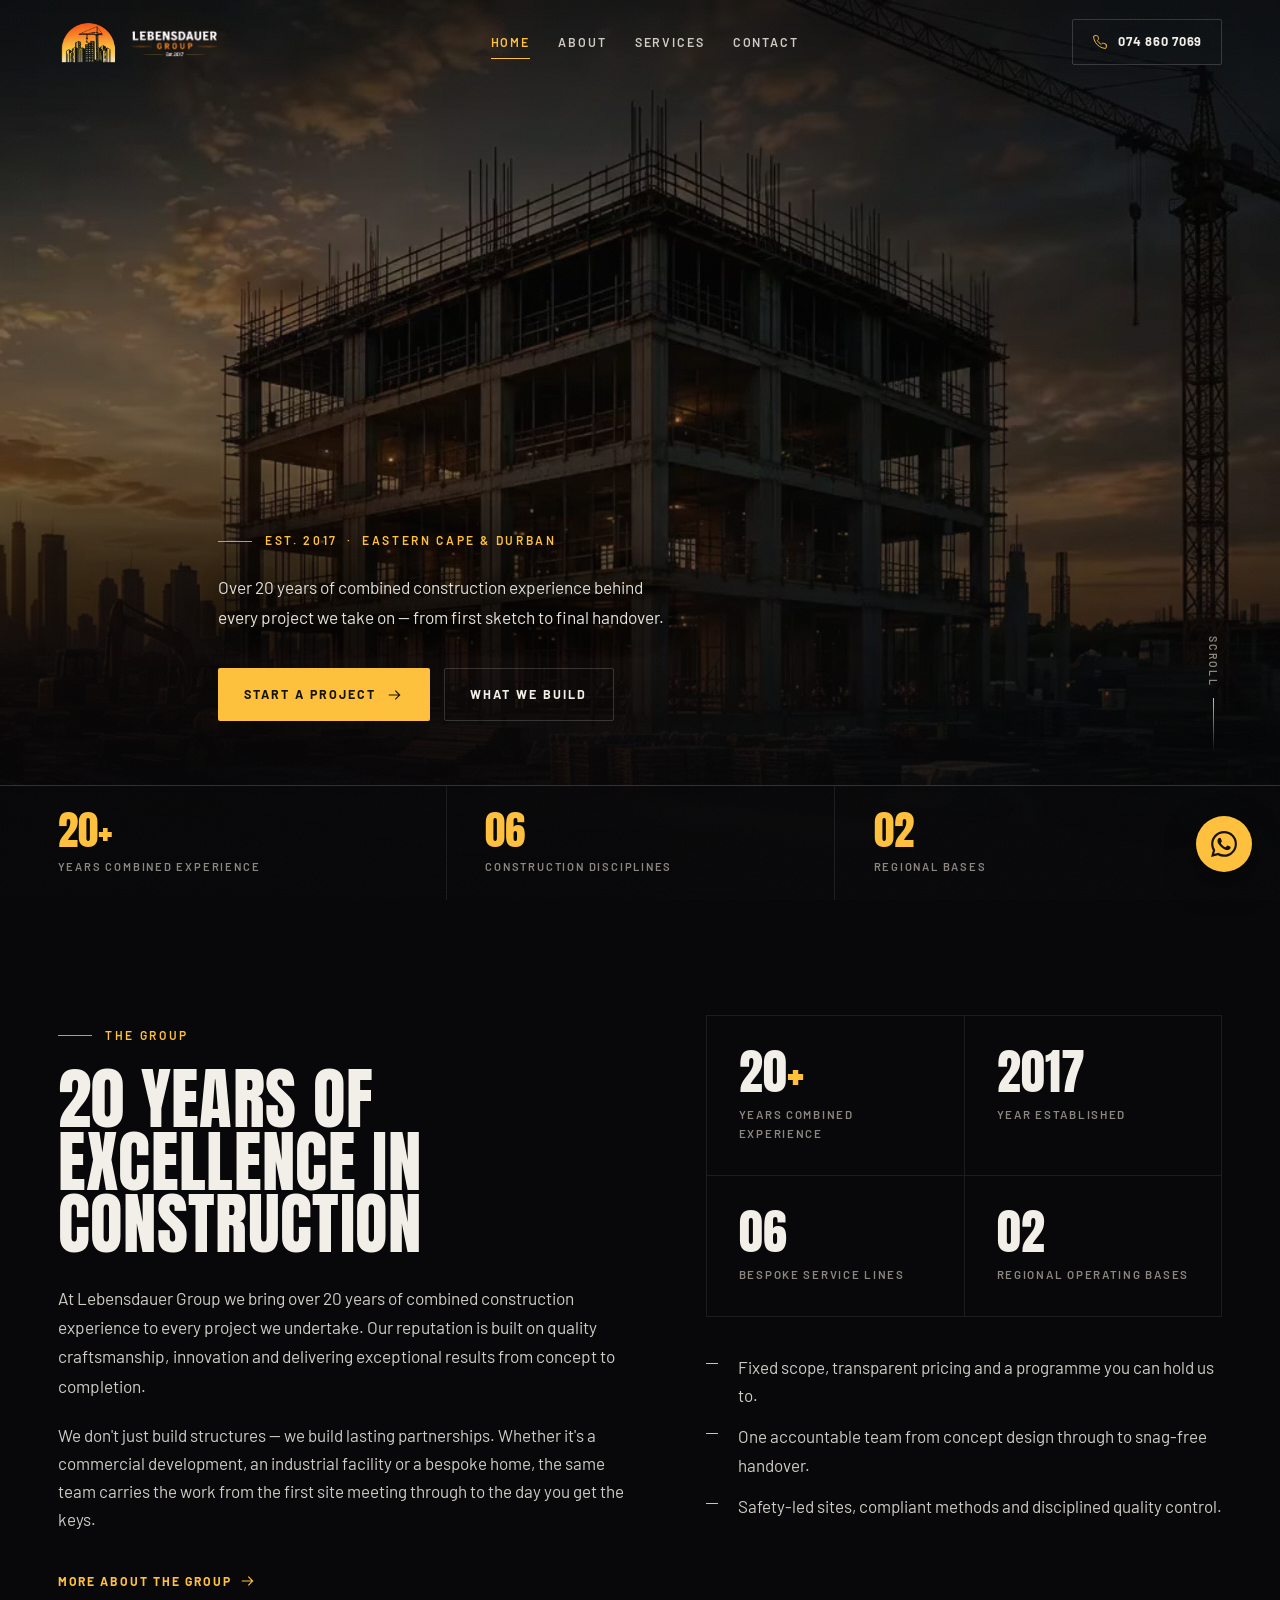
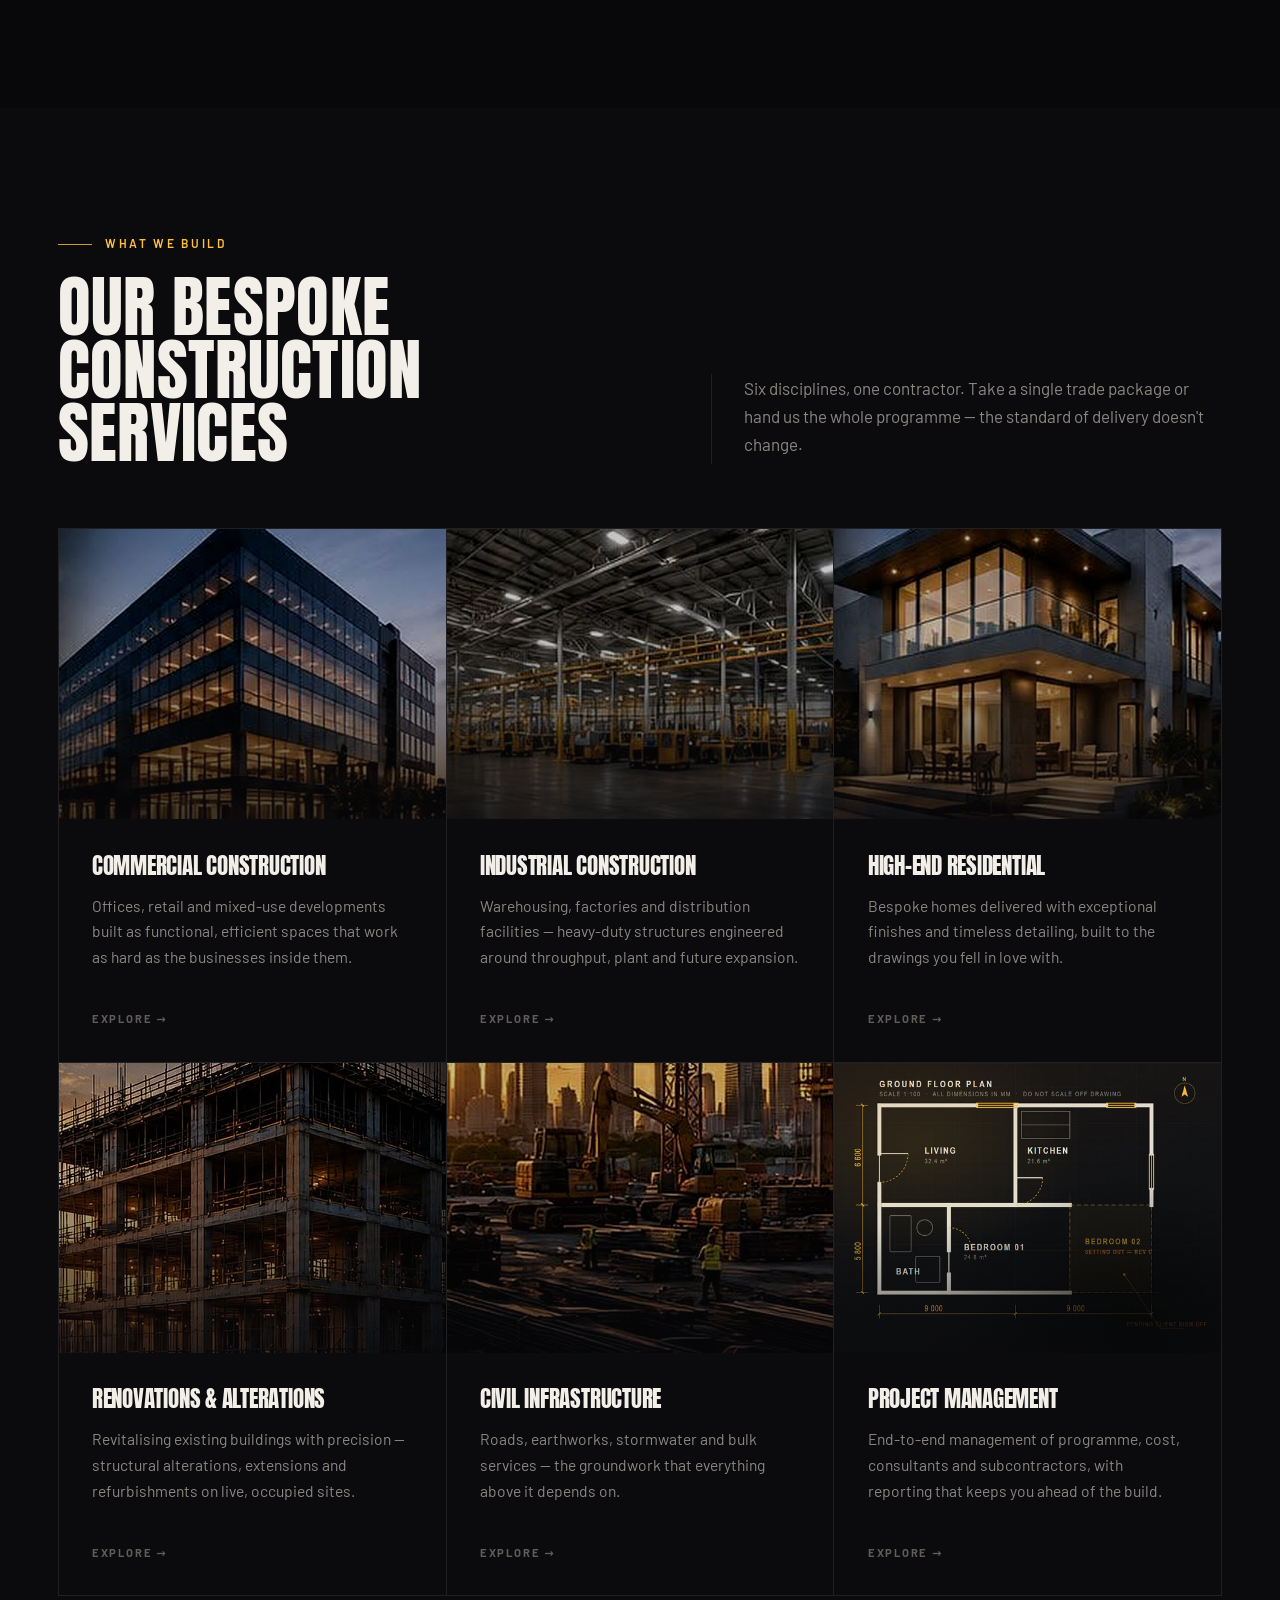
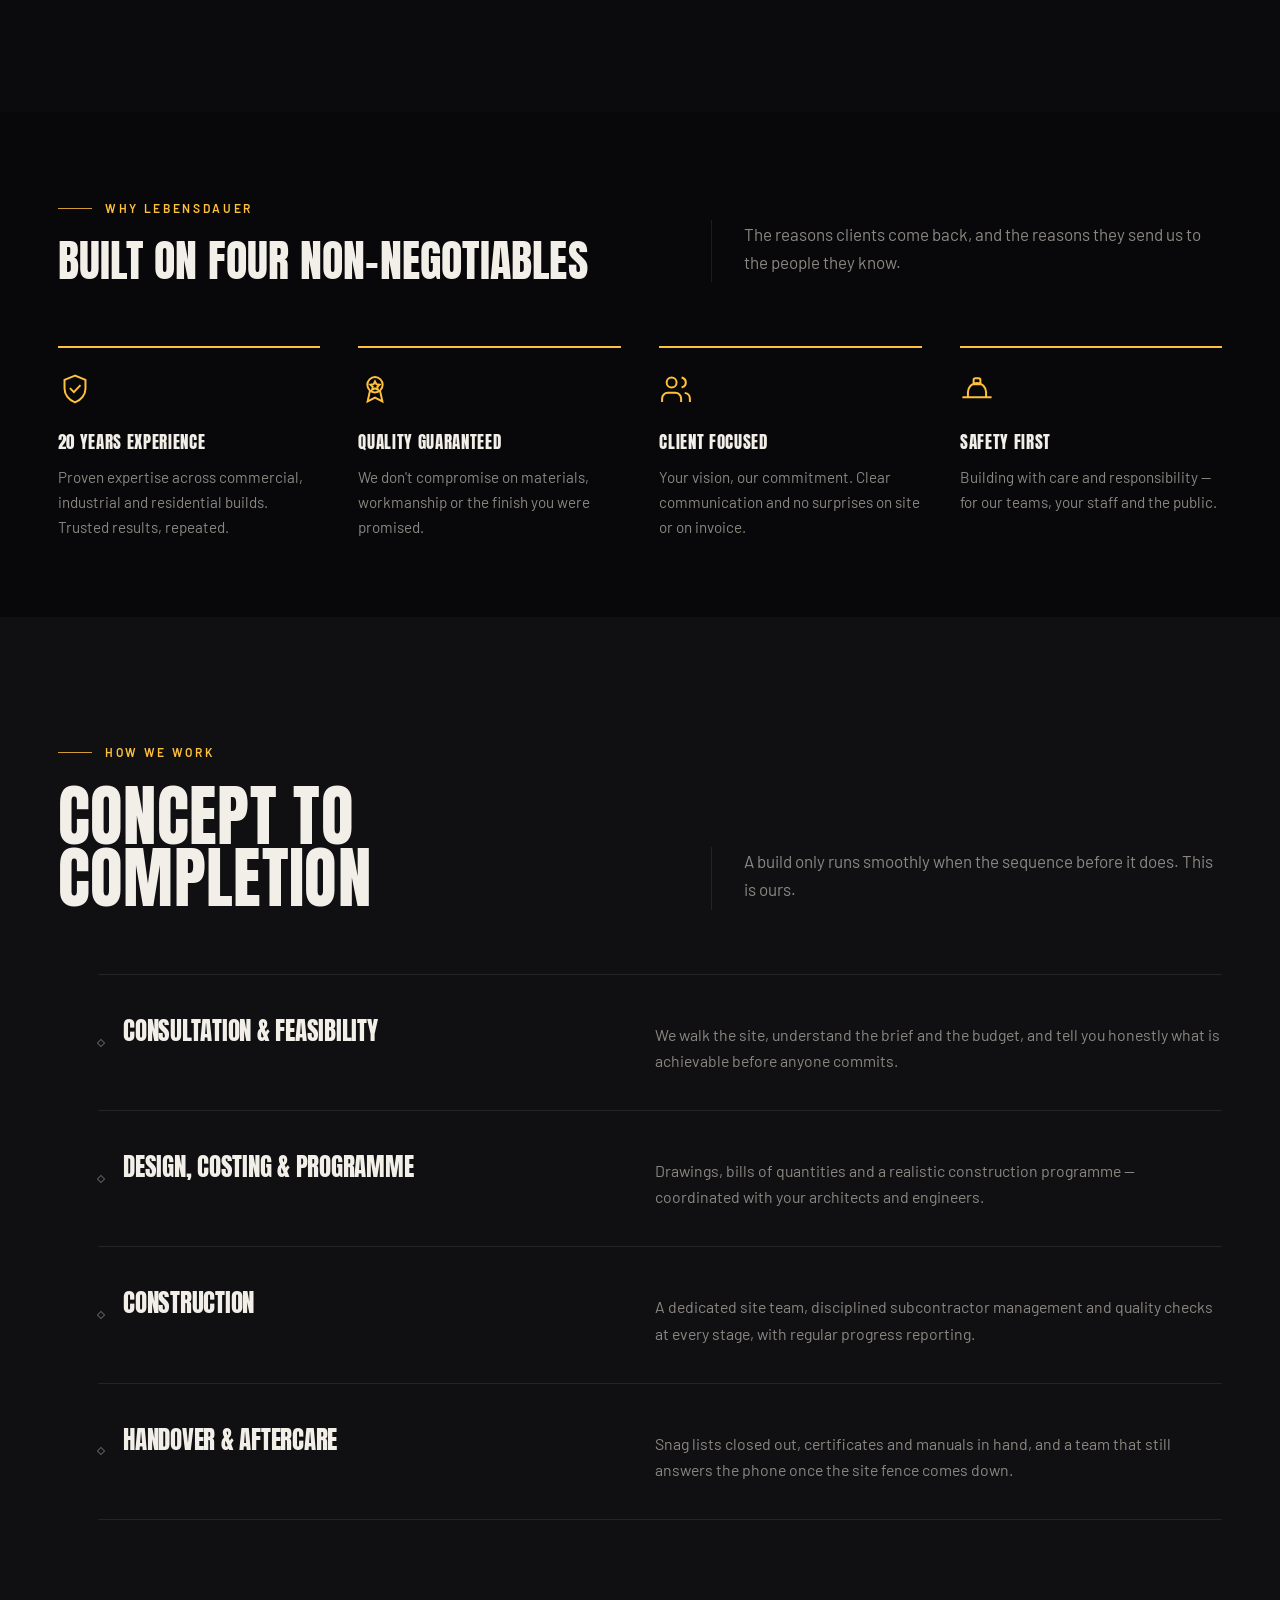
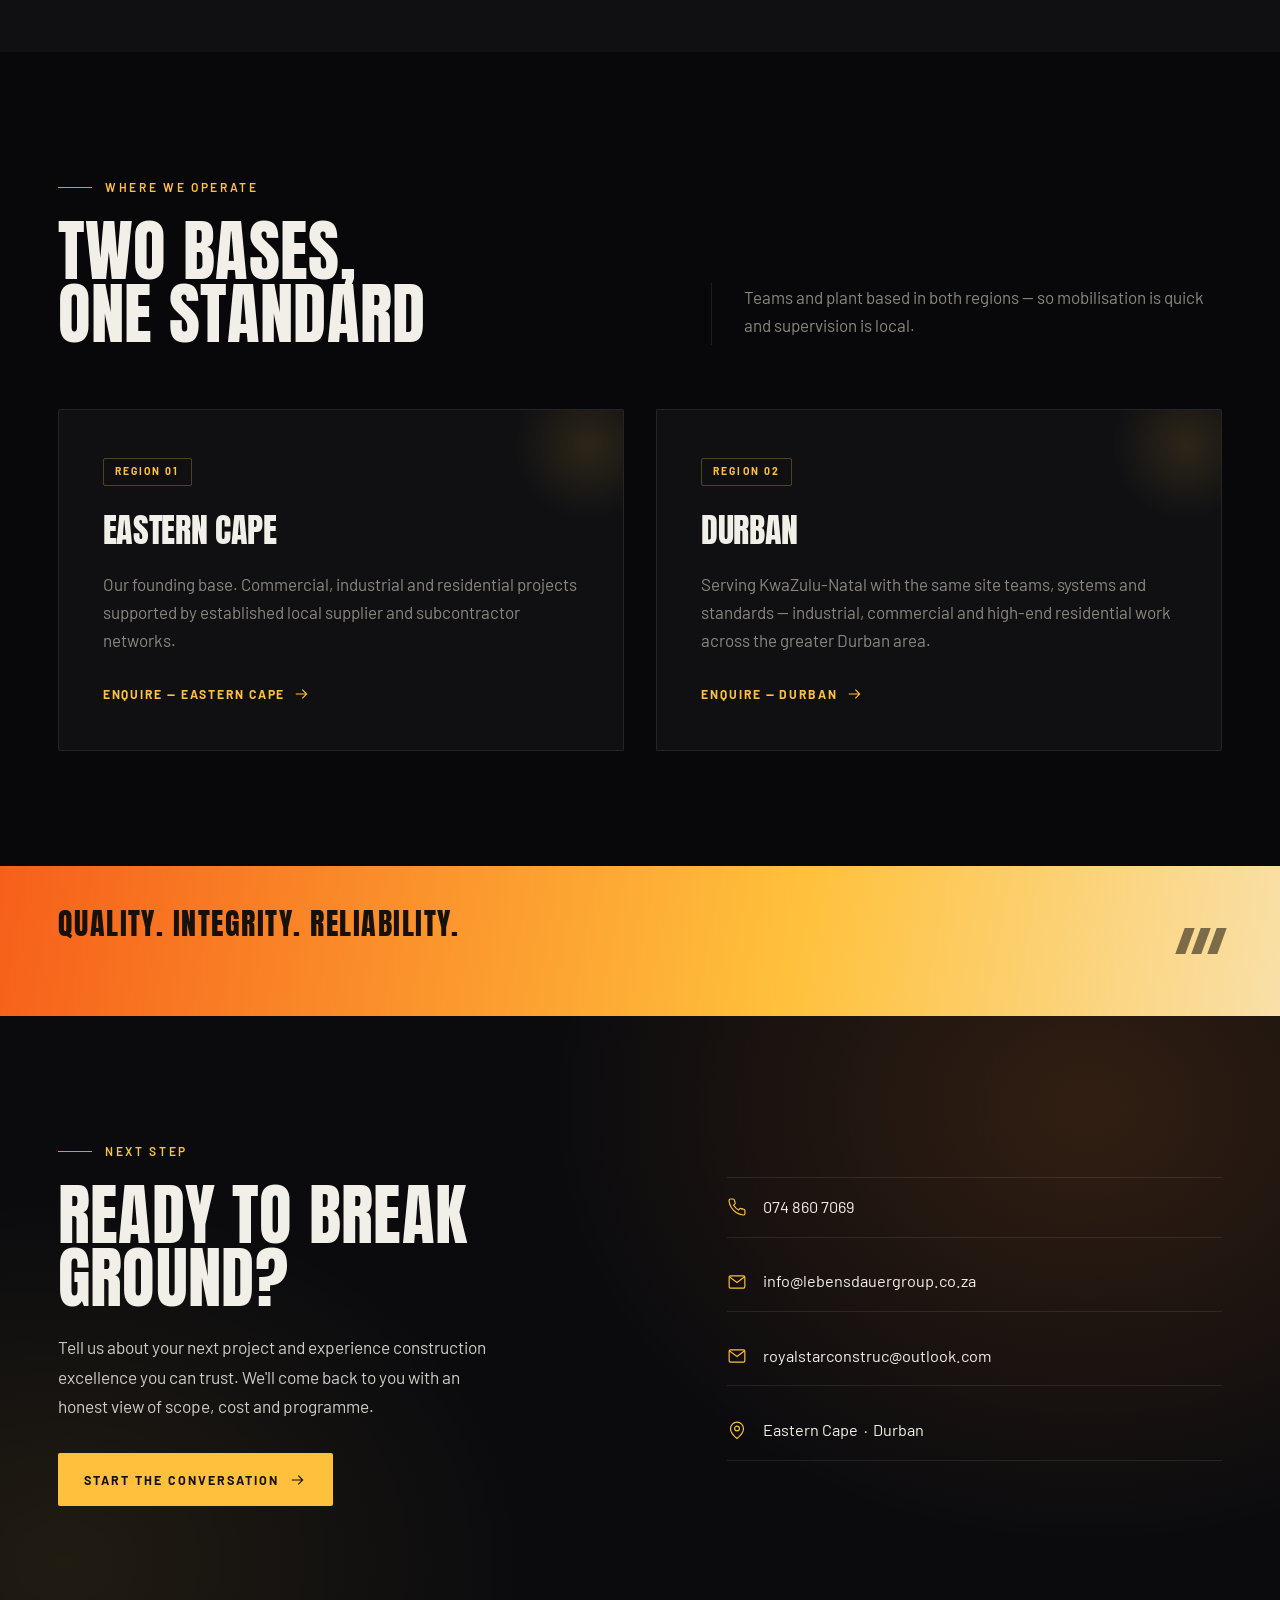
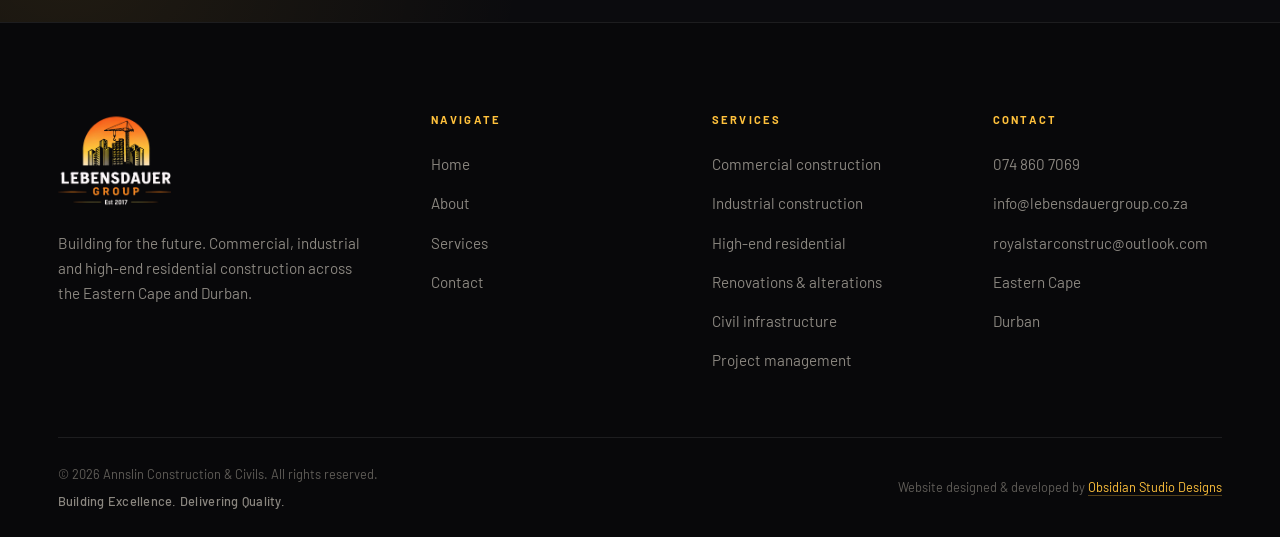
==== index.html @ dfa4f6e1 "Add a WhatsApp button - Floating amber disc bottom-right on all five pages, expanding to a   "WhatsA" ====
<!doctype html>
<html lang="en-ZA">
<head>
<meta charset="utf-8">
<meta name="viewport" content="width=device-width, initial-scale=1">
<title>Lebensdauer Group | Commercial, Industrial &amp; Residential Construction — Eastern Cape &amp; Durban</title>
<meta name="description" content="Lebensdauer Group delivers commercial, industrial and high-end residential construction, renovations, civil infrastructure and project management across the Eastern Cape and Durban. Building excellence. Delivering quality.">
<meta name="theme-color" content="#08080a">
<link rel="canonical" href="https://www.lebensdauergroup.co.za/">

<meta property="og:type" content="website">
<meta property="og:site_name" content="Lebensdauer Group">
<meta property="og:title" content="Lebensdauer Group — Building Excellence. Delivering Quality.">
<meta property="og:description" content="Over 20 years of combined construction experience. Commercial, industrial and high-end residential projects across the Eastern Cape and Durban.">
<meta property="og:image" content="assets/img/hero-desktop-poster.jpg">
<meta name="twitter:card" content="summary_large_image">

<link rel="icon" href="assets/img/favicon-512.png" sizes="any">
<link rel="apple-touch-icon" href="assets/img/favicon-512.png">

<link rel="preconnect" href="https://fonts.googleapis.com">
<link rel="preconnect" href="https://fonts.gstatic.com" crossorigin>
<link href="https://fonts.googleapis.com/css2?family=Anton&amp;family=Barlow:wght@300;400;500;600;700&amp;display=swap" rel="stylesheet">
<link rel="stylesheet" href="assets/css/main.css">
<noscript><style>[data-reveal]{opacity:1!important;transform:none!important}</style></noscript>
</head>

<body>

<!-- Icon set ------------------------------------------------------------- -->
<svg width="0" height="0" aria-hidden="true" focusable="false" style="position:absolute">
  <defs>
    <g id="i-commercial" fill="none" stroke="currentColor" stroke-width="1.4" stroke-linecap="square"><path d="M3 21h18M6 21V6a1 1 0 0 1 1-1h6a1 1 0 0 1 1 1v15M14 21V10h4a1 1 0 0 1 1 1v10M9 9h2M9 13h2M9 17h2M16.5 14h.6M16.5 17.5h.6"/></g>
    <g id="i-industrial" fill="none" stroke="currentColor" stroke-width="1.4" stroke-linecap="square"><path d="M2 21h20M4.5 21V10.5l5 3.3v-3.3l5 3.3V5.5h5V21M8 17.5h1.2M13 17.5h1.2M17.5 13h1.2M17.5 17.5h1.2"/></g>
    <g id="i-residential" fill="none" stroke="currentColor" stroke-width="1.4" stroke-linecap="square"><path d="M2.5 11 12 3l9.5 8M5.5 9.6V21h13V9.6M9.8 21v-6.4h4.4V21"/></g>
    <g id="i-reno" fill="none" stroke="currentColor" stroke-width="1.4" stroke-linecap="square"><path d="M3 5h18v14H3zM3 9.7h18M3 14.3h18M8.5 5v4.7M15.5 5v4.7M12 9.7v4.6M6 14.3V19M18 14.3V19"/></g>
    <g id="i-civil" fill="none" stroke="currentColor" stroke-width="1.4" stroke-linecap="square"><path d="M8.4 3 4 21M15.6 3 20 21M12 4.2v3.2M12 10.4v3.2M12 16.6v3.2"/></g>
    <g id="i-pm" fill="none" stroke="currentColor" stroke-width="1.4" stroke-linecap="square"><path d="M9 4.5H6.8A1.8 1.8 0 0 0 5 6.3v13.4a1.8 1.8 0 0 0 1.8 1.8h10.4a1.8 1.8 0 0 0 1.8-1.8V6.3a1.8 1.8 0 0 0-1.8-1.8H15M9 4.5V3.2h6v1.3zM9 4.5V6h6V4.5M8.4 12.6l2.4 2.4 4.8-4.8"/></g>
    <g id="i-shield" fill="none" stroke="currentColor" stroke-width="1.4" stroke-linecap="square"><path d="M12 2.6 4.6 5.6v6c0 4.3 3 8.3 7.4 9.8 4.4-1.5 7.4-5.5 7.4-9.8v-6zM8.9 11.9l2.3 2.3 4.2-4.4"/></g>
    <g id="i-award" fill="none" stroke="currentColor" stroke-width="1.4" stroke-linecap="square"><circle cx="12" cy="9" r="5.4"/><path d="m8.4 13.5-1.6 7.2 5.2-2.6 5.2 2.6-1.6-7.2M12 6.6l1 2 2.2.3-1.6 1.5.4 2.2-2-1-2 1 .4-2.2-1.6-1.5 2.2-.3z"/></g>
    <g id="i-users" fill="none" stroke="currentColor" stroke-width="1.4" stroke-linecap="square"><path d="M15.6 20.5v-1.8a4 4 0 0 0-4-4H6.2a4 4 0 0 0-4 4v1.8"/><circle cx="8.9" cy="7.4" r="3.5"/><path d="M16.6 4.1a3.5 3.5 0 0 1 0 6.6M21.8 20.5v-1.8a4 4 0 0 0-3-3.8"/></g>
    <g id="i-helmet" fill="none" stroke="currentColor" stroke-width="1.4" stroke-linecap="square"><path d="M2.4 17.8h19.2M5.6 17.8v-3.6a6.4 6.4 0 0 1 12.8 0v3.6M9.6 8.6V5.6a1.2 1.2 0 0 1 1.2-1.2h2.4a1.2 1.2 0 0 1 1.2 1.2v3M9.6 8.6h4.8"/></g>
    <g id="i-phone" fill="none" stroke="currentColor" stroke-width="1.4" stroke-linecap="square"><path d="M21.5 16.9v2.8a1.9 1.9 0 0 1-2.1 1.9 19 19 0 0 1-8.3-3 18.7 18.7 0 0 1-5.7-5.7 19 19 0 0 1-3-8.4A1.9 1.9 0 0 1 4.3 2.4h2.8a1.9 1.9 0 0 1 1.9 1.6c.1.9.4 1.8.7 2.6a1.9 1.9 0 0 1-.4 2L8 9.8a15.4 15.4 0 0 0 5.8 5.8l1.2-1.3a1.9 1.9 0 0 1 2-.4c.8.3 1.7.6 2.6.7a1.9 1.9 0 0 1 1.9 2z"/></g>
    <g id="i-mail" fill="none" stroke="currentColor" stroke-width="1.4" stroke-linecap="square"><rect x="2.6" y="4.6" width="18.8" height="14.8" rx="1.6"/><path d="m3.4 6.2 8.6 6.3 8.6-6.3"/></g>
    <g id="i-pin" fill="none" stroke="currentColor" stroke-width="1.4" stroke-linecap="square"><path d="M19.8 10.4c0 5.4-7.8 11.8-7.8 11.8s-7.8-6.4-7.8-11.8a7.8 7.8 0 1 1 15.6 0z"/><circle cx="12" cy="10.2" r="2.9"/></g>
    <g id="i-clock" fill="none" stroke="currentColor" stroke-width="1.4" stroke-linecap="square"><circle cx="12" cy="12" r="9.1"/><path d="M12 6.6v5.7l3.5 2.1"/></g>
    <g id="i-arrow" fill="none" stroke="currentColor" stroke-width="1.6" stroke-linecap="square"><path d="M3.5 12h15.5M13 6l6 6-6 6"/></g>
    <g id="i-whatsapp" fill="currentColor"><path d="M17.47 14.38c-.3-.15-1.76-.87-2.03-.97-.27-.1-.47-.15-.67.15-.2.3-.77.97-.94 1.16-.17.2-.35.22-.64.08-.3-.15-1.26-.46-2.39-1.48-.89-.79-1.48-1.76-1.66-2.06-.17-.3-.02-.46.13-.6.14-.14.3-.35.45-.52.15-.18.2-.3.3-.5.1-.2.05-.37-.03-.52-.07-.15-.67-1.61-.91-2.21-.24-.58-.49-.5-.67-.51h-.57c-.2 0-.52.07-.8.37-.27.3-1.04 1.02-1.04 2.48s1.07 2.88 1.21 3.07c.15.2 2.1 3.2 5.08 4.49.71.3 1.26.49 1.7.62.71.23 1.36.2 1.87.12.57-.09 1.76-.72 2-1.41.25-.7.25-1.29.18-1.42-.08-.12-.27-.2-.57-.34m-5.42 7.4h-.01a9.87 9.87 0 0 1-5.03-1.38l-.36-.21-3.74.98 1-3.65-.24-.37a9.86 9.86 0 0 1-1.51-5.26c0-5.45 4.44-9.89 9.89-9.89a9.82 9.82 0 0 1 6.99 2.9 9.83 9.83 0 0 1 2.89 6.99c0 5.45-4.44 9.89-9.88 9.89m8.41-18.3A11.82 11.82 0 0 0 12.05 0C5.5 0 .16 5.34.16 11.89c0 2.1.55 4.14 1.59 5.95L.06 24l6.3-1.65a11.88 11.88 0 0 0 5.69 1.45c6.55 0 11.89-5.34 11.89-11.9a11.82 11.82 0 0 0-3.48-8.4"/></g>
  </defs>
</svg>

<a class="btn" href="#main" style="position:absolute;left:-9999px;top:0;z-index:9999" onfocus="this.style.left='1rem';this.style.top='1rem'" onblur="this.style.left='-9999px'">Skip to content</a>

<!-- Masthead ------------------------------------------------------------- -->
<header class="masthead" data-masthead>
  <div class="shell masthead__inner">
    <a class="lockup" href="index.html" aria-label="Lebensdauer Group — home">
      <img class="lockup__mark" src="assets/img/logo-mark.png" alt="" width="760" height="572" fetchpriority="high">
      <img class="lockup__word" src="assets/img/logo-wordmark.png" alt="Lebensdauer Group, established 2017" width="1400" height="481">
    </a>

    <nav class="nav" aria-label="Primary">
      <a class="nav__link" href="index.html" aria-current="page">Home</a>
      <a class="nav__link" href="about.html">About</a>
      <a class="nav__link" href="services.html">Services</a>
      <a class="nav__link" href="contact.html">Contact</a>
    </nav>

    <a class="masthead__cta" href="tel:+27748607069">
      <svg width="16" height="16" viewBox="0 0 24 24" aria-hidden="true"><use href="#i-phone"></use></svg>
      074 860 7069
    </a>

    <button class="burger" type="button" data-burger aria-expanded="false" aria-controls="drawer" aria-label="Open menu">
      <span class="burger__bar"></span>
      <span class="burger__bar"></span>
      <span class="burger__bar"></span>
    </button>
  </div>
</header>

<!-- Mobile drawer -------------------------------------------------------- -->
<div class="drawer" id="drawer" data-drawer>
  <nav class="drawer__nav" aria-label="Mobile">
    <a class="drawer__link" href="index.html" aria-current="page"><span>01</span> Home</a>
    <a class="drawer__link" href="about.html"><span>02</span> About</a>
    <a class="drawer__link" href="services.html"><span>03</span> Services</a>
    <a class="drawer__link" href="contact.html"><span>04</span> Contact</a>
  </nav>

  <div class="drawer__foot">
    <div class="drawer__contact">
      <p class="drawer__label">Speak to us</p>
      <a href="tel:+27748607069">074 860 7069</a>
      <a href="https://wa.me/27748607069?text=Hi%2C%20I%27d%20like%20to%20discuss%20a%20construction%20project." target="_blank" rel="noopener">WhatsApp us</a>
      <a href="mailto:info@lebensdauergroup.co.za">info@lebensdauergroup.co.za</a>
      <a href="mailto:royalstarconstruc@outlook.com">royalstarconstruc@outlook.com</a>
    </div>
    <div class="drawer__contact">
      <p class="drawer__label">Where we operate</p>
      <span>Eastern Cape &nbsp;·&nbsp; Durban</span>
    </div>
    <a class="btn btn--wide" href="contact.html">
      Start a project
      <svg width="16" height="16" viewBox="0 0 24 24" aria-hidden="true"><use href="#i-arrow"></use></svg>
    </a>
  </div>
</div>

<main id="main">

<!-- Hero ----------------------------------------------------------------- -->
<section class="hero">
  <div class="hero__media">
    <video
      data-hero-video
      data-desktop-webm="assets/video/hero-desktop.webm"
      data-desktop-mp4="assets/video/hero-desktop.mp4"
      data-desktop-poster="assets/img/hero-desktop-poster.jpg"
      data-mobile-webm="assets/video/hero-mobile.webm"
      data-mobile-mp4="assets/video/hero-mobile.mp4"
      data-mobile-poster="assets/img/hero-mobile-poster.jpg"
      poster="assets/img/hero-desktop-poster.jpg"
      autoplay muted loop playsinline preload="metadata" aria-hidden="true" tabindex="-1"></video>
    <noscript><img src="assets/img/hero-desktop-poster.jpg" alt="Lebensdauer Group construction yard at first light"></noscript>
  </div>
  <div class="hero__scrim" aria-hidden="true"></div>

  <div class="shell hero__body">
    <h1 class="sr-only">Lebensdauer Group — commercial, industrial and high-end residential construction across the Eastern Cape and Durban</h1>
    <p class="eyebrow">Est. 2017 &nbsp;·&nbsp; Eastern Cape &amp; Durban</p>
    <p class="lede hero__lede">
      Over 20 years of combined construction experience behind every project we take on —
      from first sketch to final handover.
    </p>
    <div class="hero__actions">
      <a class="btn" href="contact.html">
        Start a project
        <svg width="16" height="16" viewBox="0 0 24 24" aria-hidden="true"><use href="#i-arrow"></use></svg>
      </a>
      <a class="btn btn--ghost" href="services.html">What we build</a>
    </div>
  </div>

  <p class="hero__cue" aria-hidden="true">Scroll</p>

  <div class="hero__ticker">
    <div class="shell">
      <div class="tick">
        <span class="tick__num">20+</span>
        <span class="tick__label">Years combined experience</span>
      </div>
      <div class="tick">
        <span class="tick__num">06</span>
        <span class="tick__label">Construction disciplines</span>
      </div>
      <div class="tick">
        <span class="tick__num">02</span>
        <span class="tick__label">Regional bases</span>
      </div>
    </div>
  </div>
</section>

<!-- The group ------------------------------------------------------------ -->
<section class="band" aria-labelledby="group-title">
  <div class="shell split">
    <div data-reveal>
      <p class="eyebrow">The group</p>
      <h2 class="display display--lg" id="group-title">20 years of excellence in construction</h2>
      <p class="lede" style="margin-top:1.75rem">
        At Lebensdauer Group we bring over 20 years of combined construction experience to every
        project we undertake. Our reputation is built on quality craftsmanship, innovation and
        delivering exceptional results from concept to completion.
      </p>
      <p>
        We don't just build structures — we build lasting partnerships. Whether it's a commercial
        development, an industrial facility or a bespoke home, the same team carries the work from
        the first site meeting through to the day you get the keys.
      </p>
      <p style="margin-top:2rem">
        <a class="textlink" href="about.html">
          More about the group
          <svg width="16" height="16" viewBox="0 0 24 24" aria-hidden="true"><use href="#i-arrow"></use></svg>
        </a>
      </p>
    </div>

    <div class="split__media" data-reveal data-reveal-delay="120">
      <ul class="facts">
        <li class="fact">
          <span class="fact__num">20<em>+</em></span>
          <span class="fact__label">Years combined experience</span>
        </li>
        <li class="fact">
          <span class="fact__num">2017</span>
          <span class="fact__label">Year established</span>
        </li>
        <li class="fact">
          <span class="fact__num">06</span>
          <span class="fact__label">Bespoke service lines</span>
        </li>
        <li class="fact">
          <span class="fact__num">02</span>
          <span class="fact__label">Regional operating bases</span>
        </li>
      </ul>

      <ul class="checklist" style="margin-top:2.25rem">
        <li>Fixed scope, transparent pricing and a programme you can hold us to.</li>
        <li>One accountable team from concept design through to snag-free handover.</li>
        <li>Safety-led sites, compliant methods and disciplined quality control.</li>
      </ul>
    </div>
  </div>
</section>

<!-- Services ------------------------------------------------------------- -->
<section class="band band--ink" id="services" aria-labelledby="services-title">
  <div class="shell">
    <div class="section-head" data-reveal>
      <div>
        <p class="eyebrow">What we build</p>
        <h2 class="display display--lg" id="services-title">Our bespoke<br>construction services</h2>
      </div>
      <div class="section-head__aside">
        <p class="muted" style="margin:0">
          Six disciplines, one contractor. Take a single trade package or hand us the whole
          programme — the standard of delivery doesn't change.
        </p>
      </div>
    </div>

    <ul class="services" data-reveal>
      <li class="service">
        <a class="service__hit" href="services.html#commercial" aria-label="Commercial construction"></a>
        <figure class="service__shot">
          <img src="assets/img/work-commercial.jpg" alt="Glazed commercial office building lit from within at dusk" width="640" height="480" loading="lazy" decoding="async">
        </figure>
        <div class="service__body">
          <h3>Commercial construction</h3>
          <p>Offices, retail and mixed-use developments built as functional, efficient spaces that work as hard as the businesses inside them.</p>
          <span class="service__link">Explore →</span>
        </div>
      </li>

      <li class="service">
        <a class="service__hit" href="services.html#industrial" aria-label="Industrial construction"></a>
        <figure class="service__shot">
          <img src="assets/img/work-industrial.jpg" alt="Interior of a steel-framed industrial warehouse with plant on the floor" width="640" height="480" loading="lazy" decoding="async">
        </figure>
        <div class="service__body">
          <h3>Industrial construction</h3>
          <p>Warehousing, factories and distribution facilities — heavy-duty structures engineered around throughput, plant and future expansion.</p>
          <span class="service__link">Explore →</span>
        </div>
      </li>

      <li class="service">
        <a class="service__hit" href="services.html#residential" aria-label="High-end residential construction"></a>
        <figure class="service__shot">
          <img src="assets/img/work-residential.jpg" alt="Contemporary double-storey home with glazed façade and lit terrace at dusk" width="640" height="480" loading="lazy" decoding="async">
        </figure>
        <div class="service__body">
          <h3>High-end residential</h3>
          <p>Bespoke homes delivered with exceptional finishes and timeless detailing, built to the drawings you fell in love with.</p>
          <span class="service__link">Explore →</span>
        </div>
      </li>

      <li class="service">
        <a class="service__hit" href="services.html#renovations" aria-label="Renovations and alterations"></a>
        <figure class="service__shot">
          <img src="assets/img/work-renovations.jpg" alt="Reinforced concrete frame wrapped in scaffolding during structural alterations" width="640" height="480" loading="lazy" decoding="async">
        </figure>
        <div class="service__body">
          <h3>Renovations &amp; alterations</h3>
          <p>Revitalising existing buildings with precision — structural alterations, extensions and refurbishments on live, occupied sites.</p>
          <span class="service__link">Explore →</span>
        </div>
      </li>

      <li class="service">
        <a class="service__hit" href="services.html#civil" aria-label="Civil infrastructure works"></a>
        <figure class="service__shot">
          <img src="assets/img/work-civil.jpg" alt="Excavators and earthmoving plant working a site laydown at golden hour" width="640" height="480" loading="lazy" decoding="async">
        </figure>
        <div class="service__body">
          <h3>Civil infrastructure</h3>
          <p>Roads, earthworks, stormwater and bulk services — the groundwork that everything above it depends on.</p>
          <span class="service__link">Explore →</span>
        </div>
      </li>

      <li class="service">
        <a class="service__hit" href="services.html#management" aria-label="Project management"></a>
        <figure class="service__shot service__shot--plan">
          <img src="assets/img/work-management.jpg" alt="Architectural ground floor plan on the drawing board, with the final room still being set out" width="640" height="480" loading="lazy" decoding="async">
        </figure>
        <div class="service__body">
          <h3>Project management</h3>
          <p>End-to-end management of programme, cost, consultants and subcontractors, with reporting that keeps you ahead of the build.</p>
          <span class="service__link">Explore →</span>
        </div>
      </li>
    </ul>
  </div>
</section>

<!-- Pillars -------------------------------------------------------------- -->
<section class="band band--tight" aria-labelledby="pillars-title">
  <div class="shell">
    <div class="section-head" data-reveal>
      <div>
        <p class="eyebrow">Why Lebensdauer</p>
        <h2 class="display display--md" id="pillars-title">Built on four non-negotiables</h2>
      </div>
      <div class="section-head__aside">
        <p class="muted" style="margin:0">
          The reasons clients come back, and the reasons they send us to the people they know.
        </p>
      </div>
    </div>

    <div class="pillars" data-reveal>
      <article class="pillar">
        <svg class="pillar__icon" viewBox="0 0 24 24" aria-hidden="true"><use href="#i-shield"></use></svg>
        <h3>20 years experience</h3>
        <p>Proven expertise across commercial, industrial and residential builds. Trusted results, repeated.</p>
      </article>
      <article class="pillar">
        <svg class="pillar__icon" viewBox="0 0 24 24" aria-hidden="true"><use href="#i-award"></use></svg>
        <h3>Quality guaranteed</h3>
        <p>We don't compromise on materials, workmanship or the finish you were promised.</p>
      </article>
      <article class="pillar">
        <svg class="pillar__icon" viewBox="0 0 24 24" aria-hidden="true"><use href="#i-users"></use></svg>
        <h3>Client focused</h3>
        <p>Your vision, our commitment. Clear communication and no surprises on site or on invoice.</p>
      </article>
      <article class="pillar">
        <svg class="pillar__icon" viewBox="0 0 24 24" aria-hidden="true"><use href="#i-helmet"></use></svg>
        <h3>Safety first</h3>
        <p>Building with care and responsibility — for our teams, your staff and the public.</p>
      </article>
    </div>
  </div>
</section>

<!-- Process -------------------------------------------------------------- -->
<section class="band band--panel" aria-labelledby="process-title">
  <div class="shell">
    <div class="section-head" data-reveal>
      <div>
        <p class="eyebrow">How we work</p>
        <h2 class="display display--lg" id="process-title">Concept to completion</h2>
      </div>
      <div class="section-head__aside">
        <p class="muted" style="margin:0">
          A build only runs smoothly when the sequence before it does. This is ours.
        </p>
      </div>
    </div>

    <ol class="steps" data-reveal>
      <li class="step">
        <h3>Consultation &amp; feasibility</h3>
        <p>We walk the site, understand the brief and the budget, and tell you honestly what is achievable before anyone commits.</p>
      </li>
      <li class="step">
        <h3>Design, costing &amp; programme</h3>
        <p>Drawings, bills of quantities and a realistic construction programme — coordinated with your architects and engineers.</p>
      </li>
      <li class="step">
        <h3>Construction</h3>
        <p>A dedicated site team, disciplined subcontractor management and quality checks at every stage, with regular progress reporting.</p>
      </li>
      <li class="step">
        <h3>Handover &amp; aftercare</h3>
        <p>Snag lists closed out, certificates and manuals in hand, and a team that still answers the phone once the site fence comes down.</p>
      </li>
    </ol>
  </div>
</section>

<!-- Locations ------------------------------------------------------------ -->
<section class="band" id="locations" aria-labelledby="locations-title">
  <div class="shell">
    <div class="section-head" data-reveal>
      <div>
        <p class="eyebrow">Where we operate</p>
        <h2 class="display display--lg" id="locations-title">Two bases,<br>one standard</h2>
      </div>
      <div class="section-head__aside">
        <p class="muted" style="margin:0">
          Teams and plant based in both regions — so mobilisation is quick and supervision is local.
        </p>
      </div>
    </div>

    <div class="locations" data-reveal>
      <article class="location">
        <span class="location__tag">Region 01</span>
        <h3>Eastern Cape</h3>
        <p class="muted">
          Our founding base. Commercial, industrial and residential projects supported by
          established local supplier and subcontractor networks.
        </p>
        <p style="margin-top:1.5rem">
          <a class="textlink" href="contact.html#enquiry">
            Enquire — Eastern Cape
            <svg width="16" height="16" viewBox="0 0 24 24" aria-hidden="true"><use href="#i-arrow"></use></svg>
          </a>
        </p>
      </article>

      <article class="location">
        <span class="location__tag">Region 02</span>
        <h3>Durban</h3>
        <p class="muted">
          Serving KwaZulu-Natal with the same site teams, systems and standards — industrial,
          commercial and high-end residential work across the greater Durban area.
        </p>
        <p style="margin-top:1.5rem">
          <a class="textlink" href="contact.html#enquiry">
            Enquire — Durban
            <svg width="16" height="16" viewBox="0 0 24 24" aria-hidden="true"><use href="#i-arrow"></use></svg>
          </a>
        </p>
      </article>
    </div>
  </div>
</section>

<!-- Creed ---------------------------------------------------------------- -->
<aside class="creed">
  <div class="shell">
    <p class="creed__words">Quality. Integrity. Reliability.</p>
    <span class="creed__slash" aria-hidden="true"><span></span><span></span><span></span></span>
  </div>
</aside>

<!-- Summon --------------------------------------------------------------- -->
<section class="band summon" aria-labelledby="summon-title">
  <div class="shell">
    <div class="summon__grid">
      <div data-reveal>
        <p class="eyebrow">Next step</p>
        <h2 class="display display--lg" id="summon-title">Ready to break ground?</h2>
        <p class="lede" style="margin-top:1.5rem;max-width:44ch">
          Tell us about your next project and experience construction excellence you can trust.
          We'll come back to you with an honest view of scope, cost and programme.
        </p>
        <p style="margin-top:2rem">
          <a class="btn" href="contact.html">
            Start the conversation
            <svg width="16" height="16" viewBox="0 0 24 24" aria-hidden="true"><use href="#i-arrow"></use></svg>
          </a>
        </p>
      </div>

      <div class="summon__lines" data-reveal data-reveal-delay="120">
        <div class="summon__row">
          <svg viewBox="0 0 24 24" aria-hidden="true"><use href="#i-phone"></use></svg>
          <a href="tel:+27748607069">074 860 7069</a>
        </div>
        <div class="summon__row">
          <svg viewBox="0 0 24 24" aria-hidden="true"><use href="#i-mail"></use></svg>
          <a href="mailto:info@lebensdauergroup.co.za">info@lebensdauergroup.co.za</a>
        </div>
        <div class="summon__row">
          <svg viewBox="0 0 24 24" aria-hidden="true"><use href="#i-mail"></use></svg>
          <a href="mailto:royalstarconstruc@outlook.com">royalstarconstruc@outlook.com</a>
        </div>
        <div class="summon__row">
          <svg viewBox="0 0 24 24" aria-hidden="true"><use href="#i-pin"></use></svg>
          <span>Eastern Cape &nbsp;·&nbsp; Durban</span>
        </div>
      </div>
    </div>
  </div>
</section>

</main>

<!-- Footer --------------------------------------------------------------- -->
<footer class="footer">
  <div class="shell">
    <div class="footer__grid">
      <div>
        <img class="footer__logo" src="assets/img/logo-full.png" alt="Lebensdauer Group" width="1000" height="845" loading="lazy">
        <p class="muted" style="max-width:34ch;font-size:0.95rem">
          Building for the future. Commercial, industrial and high-end residential construction
          across the Eastern Cape and Durban.
        </p>
      </div>

      <div>
        <h4>Navigate</h4>
        <ul class="footer__list">
          <li><a href="index.html">Home</a></li>
          <li><a href="about.html">About</a></li>
          <li><a href="services.html">Services</a></li>
          <li><a href="contact.html">Contact</a></li>
        </ul>
      </div>

      <div>
        <h4>Services</h4>
        <ul class="footer__list">
          <li><a href="services.html#commercial">Commercial construction</a></li>
          <li><a href="services.html#industrial">Industrial construction</a></li>
          <li><a href="services.html#residential">High-end residential</a></li>
          <li><a href="services.html#renovations">Renovations &amp; alterations</a></li>
          <li><a href="services.html#civil">Civil infrastructure</a></li>
          <li><a href="services.html#management">Project management</a></li>
        </ul>
      </div>

      <div>
        <h4>Contact</h4>
        <ul class="footer__list">
          <li><a href="tel:+27748607069">074 860 7069</a></li>
          <li><a href="mailto:info@lebensdauergroup.co.za">info@lebensdauergroup.co.za</a></li>
          <li><a href="mailto:royalstarconstruc@outlook.com">royalstarconstruc@outlook.com</a></li>
          <li><span>Eastern Cape</span></li>
          <li><span>Durban</span></li>
        </ul>
      </div>
    </div>

    <div class="footer__bar">
      <p class="footer__legal">
        &copy; <span data-year>2026</span> Annslin Construction &amp; Civils. All rights reserved.
        <span class="footer__creed">Building Excellence. Delivering Quality.</span>
      </p>
      <p class="footer__credit">
        Website designed &amp; developed by
        <a href="https://obsidianstudiodesigns.co.za/" target="_blank" rel="noopener">Obsidian Studio Designs</a>
      </p>
    </div>
  </div>
</footer>

<script type="application/ld+json">
{
  "@context": "https://schema.org",
  "@type": "GeneralContractor",
  "name": "Lebensdauer Group",
  "url": "https://www.lebensdauergroup.co.za/",
  "logo": "https://www.lebensdauergroup.co.za/assets/img/logo-full.png",
  "slogan": "Building excellence. Delivering quality.",
  "foundingDate": "2017",
  "description": "Commercial, industrial and high-end residential construction, renovations, civil infrastructure works and project management across the Eastern Cape and Durban, South Africa.",
  "telephone": "+27-74-860-7069",
  "email": "info@lebensdauergroup.co.za",
  "areaServed": [
    { "@type": "AdministrativeArea", "name": "Eastern Cape, South Africa" },
    { "@type": "AdministrativeArea", "name": "Durban, KwaZulu-Natal, South Africa" }
  ],
  "address": [
    { "@type": "PostalAddress", "addressRegion": "Eastern Cape", "addressCountry": "ZA" },
    { "@type": "PostalAddress", "addressLocality": "Durban", "addressRegion": "KwaZulu-Natal", "addressCountry": "ZA" }
  ],
  "hasOfferCatalog": {
    "@type": "OfferCatalog",
    "name": "Construction services",
    "itemListElement": [
      { "@type": "Offer", "itemOffered": { "@type": "Service", "name": "Commercial construction" } },
      { "@type": "Offer", "itemOffered": { "@type": "Service", "name": "Industrial construction" } },
      { "@type": "Offer", "itemOffered": { "@type": "Service", "name": "High-end residential construction" } },
      { "@type": "Offer", "itemOffered": { "@type": "Service", "name": "Renovations and alterations" } },
      { "@type": "Offer", "itemOffered": { "@type": "Service", "name": "Civil infrastructure works" } },
      { "@type": "Offer", "itemOffered": { "@type": "Service", "name": "Project management" } }
    ]
  }
}
</script>

<a class="wa" href="https://wa.me/27748607069?text=Hi%2C%20I%27d%20like%20to%20discuss%20a%20construction%20project." target="_blank" rel="noopener"
   aria-label="Chat to us on WhatsApp">
  <svg width="26" height="26" viewBox="0 0 24 24" aria-hidden="true"><use href="#i-whatsapp"></use></svg>
  <span class="wa__label">WhatsApp us</span>
</a>

<script src="assets/js/main.js" defer></script>
</body>
</html>
---- assets/css/main.css ----
/* ==========================================================================
   Lebensdauer Group — Core stylesheet
   Author: in-house
   Palette sampled directly from the Lebensdauer Group mark.
   ========================================================================== */

/* --------------------------------------------------------------------------
   1. Tokens
   -------------------------------------------------------------------------- */
:root {
  /* Surfaces — near-black, warm-shifted so amber sits naturally on top */
  --ink-900: #08080a;
  --ink-850: #0b0b0e;
  --ink-800: #101013;
  --ink-700: #16161a;
  --ink-600: #1c1c21;
  --ink-500: #26262d;

  /* Brand — sampled from LOGO.jpg */
  --amber:      #ffc13c;
  --amber-dim:  #e0a72c;
  --orange:     #fc8527;
  --orange-deep:#f65f1a;
  --cream:      #f9e0a8;

  /* Type */
  --paper:  #f2efe9;
  --text:   #cfccc5;
  --muted:  #8b8780;
  --faint:  #605d58;

  /* Lines */
  --hair:        rgba(255, 255, 255, 0.085);
  --hair-strong: rgba(255, 255, 255, 0.17);
  --hair-amber:  rgba(255, 193, 60, 0.28);

  /* Families */
  --display: "Anton", "Arial Narrow", Impact, sans-serif;
  --sans: "Barlow", system-ui, -apple-system, "Segoe UI", Roboto, sans-serif;

  /* Rhythm */
  --gutter: clamp(1.25rem, 4.5vw, 4rem);
  --shell: 1320px;
  --band: clamp(4.5rem, 9vw, 8.5rem);

  --ease: cubic-bezier(0.22, 0.61, 0.36, 1);
  --header-h: 84px;
}

/* --------------------------------------------------------------------------
   2. Reset / base
   -------------------------------------------------------------------------- */
*,
*::before,
*::after { box-sizing: border-box; }

html {
  -webkit-text-size-adjust: 100%;
  scroll-behavior: smooth;
  scroll-padding-top: calc(var(--header-h) + 16px);
}

body {
  margin: 0;
  background: var(--ink-900);
  color: var(--text);
  font-family: var(--sans);
  font-size: 1.0625rem;
  font-weight: 400;
  line-height: 1.65;
  -webkit-font-smoothing: antialiased;
  -moz-osx-font-smoothing: grayscale;
  overflow-x: hidden;
}

body.is-locked { overflow: hidden; }

img,
video { display: block; max-width: 100%; }

a { color: inherit; text-decoration: none; }

button,
input,
textarea,
select {
  font: inherit;
  color: inherit;
}

h1, h2, h3, h4 {
  margin: 0;
  font-weight: 400;
  letter-spacing: -0.01em;
}

p { margin: 0 0 1.15em; }
p:last-child { margin-bottom: 0; }

ul { margin: 0; padding: 0; list-style: none; }

::selection {
  background: var(--amber);
  color: #0a0a0a;
}

:focus-visible {
  outline: 2px solid var(--amber);
  outline-offset: 3px;
}

/* Grain — keeps the flat dark surfaces from looking synthetic */
body::after {
  content: "";
  position: fixed;
  inset: 0;
  z-index: 9999;
  pointer-events: none;
  opacity: 0.035;
  background-image: url("data:image/svg+xml,%3Csvg xmlns='http://www.w3.org/2000/svg' width='160' height='160'%3E%3Cfilter id='n'%3E%3CfeTurbulence type='fractalNoise' baseFrequency='0.82' numOctaves='3'/%3E%3C/filter%3E%3Crect width='160' height='160' filter='url(%23n)'/%3E%3C/svg%3E");
}

/* --------------------------------------------------------------------------
   3. Typography
   -------------------------------------------------------------------------- */
.display {
  font-family: var(--display);
  font-weight: 400;
  line-height: 0.94;
  letter-spacing: 0.005em;
  text-transform: uppercase;
  color: var(--paper);
}

.display--xl { font-size: clamp(2.9rem, 7.4vw, 6.5rem); }
.display--lg { font-size: clamp(2.3rem, 5.2vw, 4.25rem); }
.display--md { font-size: clamp(1.85rem, 3.4vw, 2.9rem); }
.display--sm { font-size: clamp(1.35rem, 2.1vw, 1.75rem); }

.amber { color: var(--amber); }
.orange { color: var(--orange); }

.eyebrow {
  display: inline-flex;
  align-items: center;
  gap: 0.85rem;
  margin: 0 0 1.4rem;
  font-size: 0.75rem;
  font-weight: 600;
  letter-spacing: 0.22em;
  text-transform: uppercase;
  color: var(--amber);
}

.eyebrow::before {
  content: "";
  width: 34px;
  height: 1px;
  background: var(--amber);
  opacity: 0.8;
}

.eyebrow--plain::before { display: none; }

.lede {
  font-size: clamp(1.0625rem, 1.35vw, 1.2rem);
  line-height: 1.7;
  color: var(--text);
}

.muted { color: var(--muted); }

/* Available to screen readers, invisible on screen */
.sr-only {
  position: absolute;
  width: 1px;
  height: 1px;
  padding: 0;
  margin: -1px;
  overflow: hidden;
  clip: rect(0 0 0 0);
  clip-path: inset(50%);
  white-space: nowrap;
  border: 0;
}

/* --------------------------------------------------------------------------
   4. Layout
   -------------------------------------------------------------------------- */
.shell {
  width: 100%;
  max-width: var(--shell);
  margin-inline: auto;
  padding-inline: var(--gutter);
}

.band { padding-block: var(--band); }
.band--tight { padding-block: clamp(3rem, 6vw, 5rem); }
.band--ink { background: var(--ink-850); }
.band--panel { background: var(--ink-800); }

.rule {
  height: 1px;
  border: 0;
  margin: 0;
  background: var(--hair);
}

.section-head {
  display: grid;
  grid-template-columns: minmax(0, 1fr) minmax(0, 0.85fr);
  gap: clamp(1.5rem, 4vw, 4rem);
  align-items: end;
  margin-bottom: clamp(2.5rem, 5vw, 4rem);
}

.section-head__aside {
  padding-bottom: 0.4rem;
  border-left: 1px solid var(--hair);
  padding-left: clamp(1.25rem, 2.5vw, 2rem);
}

.section-index {
  font-family: var(--display);
  font-size: 0.9rem;
  letter-spacing: 0.18em;
  color: var(--faint);
}

/* --------------------------------------------------------------------------
   5. Buttons
   -------------------------------------------------------------------------- */
.btn {
  --btn-bg: var(--amber);
  --btn-fg: #131007;
  position: relative;
  display: inline-flex;
  align-items: center;
  gap: 0.7rem;
  padding: 0.95rem 1.6rem;
  background: var(--btn-bg);
  color: var(--btn-fg);
  font-size: 0.78rem;
  font-weight: 700;
  letter-spacing: 0.16em;
  text-transform: uppercase;
  border: 1px solid transparent;
  border-radius: 2px;
  cursor: pointer;
  transition: background 0.35s var(--ease), color 0.35s var(--ease),
    border-color 0.35s var(--ease), transform 0.35s var(--ease);
}

.btn svg { flex: none; transition: transform 0.35s var(--ease); }
.btn:hover { background: var(--cream); transform: translateY(-2px); }
.btn:hover svg { transform: translateX(4px); }

.btn--ghost {
  --btn-bg: transparent;
  --btn-fg: var(--paper);
  border-color: var(--hair-strong);
}

.btn--ghost:hover {
  background: transparent;
  border-color: var(--amber);
  color: var(--amber);
}

.btn--dark {
  --btn-bg: #131015;
  --btn-fg: var(--amber);
}

.btn--dark:hover { background: #000; color: var(--amber); }

.btn--wide { width: 100%; justify-content: center; }

.textlink {
  display: inline-flex;
  align-items: center;
  gap: 0.55rem;
  font-size: 0.76rem;
  font-weight: 700;
  letter-spacing: 0.16em;
  text-transform: uppercase;
  color: var(--amber);
}

.textlink svg { transition: transform 0.3s var(--ease); }
.textlink:hover svg { transform: translateX(5px); }

/* --------------------------------------------------------------------------
   6. Header
   -------------------------------------------------------------------------- */
.masthead {
  position: fixed;
  inset: 0 0 auto;
  /* Above the drawer: the logo and the close control must stay reachable
     while the mobile menu is open. */
  z-index: 400;
  border-bottom: 1px solid transparent;
  transition: background 0.4s var(--ease), border-color 0.4s var(--ease),
    backdrop-filter 0.4s var(--ease);
}

.masthead.is-stuck {
  background: rgba(8, 8, 10, 0.88);
  border-bottom-color: var(--hair);
  backdrop-filter: blur(14px) saturate(140%);
  -webkit-backdrop-filter: blur(14px) saturate(140%);
}

.masthead__inner {
  display: flex;
  align-items: center;
  justify-content: space-between;
  gap: 1.5rem;
  height: var(--header-h);
  transition: height 0.4s var(--ease);
}

.masthead.is-stuck .masthead__inner { height: 68px; }

/* Lockup: real mark + real wordmark from the supplied logo artwork */
.lockup {
  display: inline-flex;
  align-items: center;
  gap: 0.85rem;
  flex: none;
}

.lockup__mark {
  height: 44px;
  width: auto;
  transition: height 0.4s var(--ease);
}

.lockup__word {
  height: 30px;
  width: auto;
  transition: height 0.4s var(--ease);
}

.masthead.is-stuck .lockup__mark { height: 36px; }
.masthead.is-stuck .lockup__word { height: 25px; }

.nav {
  display: flex;
  align-items: center;
  gap: clamp(1.1rem, 2.2vw, 2.2rem);
}

.nav__link {
  position: relative;
  padding: 0.4rem 0;
  font-size: 0.775rem;
  font-weight: 600;
  letter-spacing: 0.15em;
  text-transform: uppercase;
  color: var(--text);
  transition: color 0.3s var(--ease);
}

.nav__link::after {
  content: "";
  position: absolute;
  left: 0;
  bottom: 0;
  width: 100%;
  height: 1px;
  background: var(--amber);
  transform: scaleX(0);
  transform-origin: left;
  transition: transform 0.4s var(--ease);
}

.nav__link:hover { color: var(--paper); }
.nav__link:hover::after,
.nav__link[aria-current="page"]::after { transform: scaleX(1); }
.nav__link[aria-current="page"] { color: var(--amber); }

.masthead__cta {
  display: inline-flex;
  align-items: center;
  gap: 0.6rem;
  padding: 0.7rem 1.2rem;
  border: 1px solid var(--hair-strong);
  border-radius: 2px;
  font-size: 0.8rem;
  font-weight: 700;
  letter-spacing: 0.06em;
  color: var(--paper);
  transition: border-color 0.3s var(--ease), color 0.3s var(--ease);
}

.masthead__cta svg { color: var(--amber); flex: none; }
.masthead__cta:hover { border-color: var(--amber); color: var(--amber); }
.masthead__cta:hover svg { color: inherit; }

/* Burger */
.burger {
  display: none;
  position: relative;
  width: 46px;
  height: 46px;
  padding: 0;
  background: transparent;
  border: 1px solid var(--hair-strong);
  border-radius: 2px;
  cursor: pointer;
}

.burger__bar {
  position: absolute;
  left: 50%;
  width: 20px;
  height: 1.5px;
  margin-left: -10px;
  background: var(--paper);
  transition: transform 0.4s var(--ease), opacity 0.25s var(--ease);
}

.burger__bar:nth-child(1) { top: 16px; }
.burger__bar:nth-child(2) { top: 22px; }
.burger__bar:nth-child(3) { top: 28px; }

.burger[aria-expanded="true"] { border-color: var(--amber); }
.burger[aria-expanded="true"] .burger__bar { background: var(--amber); }
.burger[aria-expanded="true"] .burger__bar:nth-child(1) { transform: translateY(6px) rotate(45deg); }
.burger[aria-expanded="true"] .burger__bar:nth-child(2) { opacity: 0; }
.burger[aria-expanded="true"] .burger__bar:nth-child(3) { transform: translateY(-6px) rotate(-45deg); }

/* Mobile drawer */
.drawer {
  position: fixed;
  inset: 0;
  z-index: 300;
  display: flex;
  flex-direction: column;
  padding: calc(var(--header-h) + 1.5rem) var(--gutter) 2.5rem;
  background: var(--ink-900);
  background-image:
    radial-gradient(120% 80% at 100% 0%, rgba(252, 133, 39, 0.12), transparent 60%),
    linear-gradient(180deg, #0a0a0c 0%, #08080a 100%);
  overflow-y: auto;
  overscroll-behavior: contain;
  visibility: hidden;
  opacity: 0;
  transform: translateY(-1.25rem);
  transition: opacity 0.35s var(--ease), transform 0.45s var(--ease),
    visibility 0s linear 0.45s;
}

.drawer.is-open {
  visibility: visible;
  opacity: 1;
  transform: none;
  transition-delay: 0s;
}

.drawer__nav {
  display: flex;
  flex-direction: column;
  border-top: 1px solid var(--hair);
}

.drawer__link {
  display: flex;
  align-items: baseline;
  gap: 1rem;
  padding: 1.15rem 0;
  border-bottom: 1px solid var(--hair);
  font-family: var(--display);
  font-size: clamp(1.9rem, 9vw, 2.6rem);
  text-transform: uppercase;
  color: var(--paper);
  opacity: 0;
  transform: translateY(14px);
  transition: color 0.3s var(--ease);
}

.drawer.is-open .drawer__link {
  animation: drawer-in 0.55s var(--ease) forwards;
}

.drawer.is-open .drawer__link:nth-child(1) { animation-delay: 0.08s; }
.drawer.is-open .drawer__link:nth-child(2) { animation-delay: 0.14s; }
.drawer.is-open .drawer__link:nth-child(3) { animation-delay: 0.2s; }
.drawer.is-open .drawer__link:nth-child(4) { animation-delay: 0.26s; }

.drawer__link[aria-current="page"] { color: var(--amber); }

.drawer__link span {
  font-family: var(--sans);
  font-size: 0.7rem;
  font-weight: 600;
  letter-spacing: 0.2em;
  color: var(--faint);
}

@keyframes drawer-in {
  to { opacity: 1; transform: none; }
}

.drawer__foot {
  margin-top: auto;
  padding-top: 2.5rem;
  display: grid;
  gap: 1.5rem;
}

.drawer__contact {
  display: grid;
  gap: 0.4rem;
  font-size: 0.95rem;
}

.drawer__contact a { color: var(--text); }
.drawer__contact a:hover { color: var(--amber); }

.drawer__label {
  font-size: 0.68rem;
  font-weight: 700;
  letter-spacing: 0.2em;
  text-transform: uppercase;
  color: var(--faint);
}

/* --------------------------------------------------------------------------
   7. Hero
   -------------------------------------------------------------------------- */
.hero {
  position: relative;
  display: flex;
  flex-direction: column;
  justify-content: flex-end;
  min-height: 100svh;
  padding-top: calc(var(--header-h) + 2rem);
  overflow: hidden;
  isolation: isolate;
}

.hero__media {
  position: absolute;
  inset: 0;
  z-index: -2;
}

.hero__media video,
.hero__media img {
  width: 100%;
  height: 100%;
  object-fit: cover;
}

.hero__scrim {
  position: absolute;
  inset: 0;
  z-index: -1;
  /* Kept deliberately light — the footage is the hero. Just enough weight at the
     top for the masthead and at the base for the copy to stay legible. */
  background:
    /* Pool of shade under the copy block only, so the rest of the frame stays bright */
    radial-gradient(70% 52% at 14% 88%, rgba(4, 4, 6, 0.88), rgba(4, 4, 6, 0.42) 52%, transparent 76%),
    linear-gradient(180deg, rgba(6, 6, 8, 0.5) 0%, rgba(6, 6, 8, 0.08) 26%, rgba(6, 6, 8, 0.2) 54%, rgba(6, 6, 8, 0.66) 86%, var(--ink-900) 100%),
    radial-gradient(90% 60% at 18% 82%, rgba(246, 95, 26, 0.1), transparent 62%);
}

.hero__body {
  padding-bottom: clamp(2.5rem, 5vw, 4.5rem);
  max-width: 60rem;
}

/* The scrim is light, so the hero copy carries its own legibility */
.hero__body .eyebrow,
.hero__lede {
  text-shadow: 0 1px 18px rgba(0, 0, 0, 0.85), 0 0 46px rgba(0, 0, 0, 0.6);
}

.hero__lede {
  max-width: 46ch;
  margin-bottom: 2.25rem;
  color: #e6e3dd;
}

.hero__actions {
  display: flex;
  flex-wrap: wrap;
  gap: 0.85rem;
}

.hero__ticker {
  border-top: 1px solid var(--hair-strong);
  background: rgba(8, 8, 10, 0.55);
  backdrop-filter: blur(6px);
  -webkit-backdrop-filter: blur(6px);
}

.hero__ticker .shell {
  display: grid;
  grid-template-columns: repeat(3, minmax(0, 1fr));
}

.tick {
  padding: 1.5rem 0;
  padding-right: 1rem;
}

.tick + .tick {
  padding-left: clamp(1rem, 3vw, 2.5rem);
  border-left: 1px solid var(--hair);
}

.tick__num {
  display: block;
  font-family: var(--display);
  font-size: clamp(1.7rem, 3.2vw, 2.6rem);
  line-height: 1;
  color: var(--amber);
}

.tick__label {
  display: block;
  margin-top: 0.4rem;
  font-size: 0.7rem;
  font-weight: 600;
  letter-spacing: 0.16em;
  text-transform: uppercase;
  color: var(--muted);
}

.hero__cue {
  position: absolute;
  right: var(--gutter);
  bottom: 8.5rem;
  display: flex;
  align-items: center;
  gap: 0.7rem;
  font-size: 0.66rem;
  font-weight: 600;
  letter-spacing: 0.22em;
  text-transform: uppercase;
  color: var(--muted);
  writing-mode: vertical-rl;
}

.hero__cue::after {
  content: "";
  width: 1px;
  height: 54px;
  background: linear-gradient(var(--amber), transparent);
}

/* --------------------------------------------------------------------------
   8. Intro split
   -------------------------------------------------------------------------- */
.split {
  display: grid;
  grid-template-columns: minmax(0, 1.05fr) minmax(0, 0.95fr);
  gap: clamp(2.5rem, 6vw, 6rem);
  align-items: start;
}

.split--reverse .split__media { order: -1; }

.facts {
  display: grid;
  grid-template-columns: repeat(2, minmax(0, 1fr));
  border-top: 1px solid var(--hair);
  border-left: 1px solid var(--hair);
}

.fact {
  padding: clamp(1.4rem, 3vw, 2rem);
  border-right: 1px solid var(--hair);
  border-bottom: 1px solid var(--hair);
}

.fact__num {
  display: block;
  font-family: var(--display);
  font-size: clamp(2rem, 4vw, 3rem);
  line-height: 1;
  color: var(--paper);
}

.fact__num em {
  font-style: normal;
  color: var(--amber);
}

.fact__label {
  display: block;
  margin-top: 0.55rem;
  font-size: 0.72rem;
  font-weight: 600;
  letter-spacing: 0.15em;
  text-transform: uppercase;
  color: var(--muted);
}

.checklist { display: grid; gap: 0.85rem; }

.checklist li {
  position: relative;
  padding-left: 2rem;
  color: var(--text);
}

.checklist li::before {
  content: "";
  position: absolute;
  left: 0;
  top: 0.62em;
  width: 12px;
  height: 1px;
  background: var(--amber);
}

/* --------------------------------------------------------------------------
   9. Services grid
   -------------------------------------------------------------------------- */
.services {
  display: grid;
  grid-template-columns: repeat(3, minmax(0, 1fr));
  border-top: 1px solid var(--hair);
  border-left: 1px solid var(--hair);
}

.service {
  position: relative;
  display: flex;
  flex-direction: column;
  border-right: 1px solid var(--hair);
  border-bottom: 1px solid var(--hair);
  overflow: hidden;
  transition: background 0.45s var(--ease);
}

.service::before {
  content: "";
  position: absolute;
  left: 0;
  top: 0;
  z-index: 3;
  width: 2px;
  height: 100%;
  background: var(--amber);
  transform: scaleY(0);
  transform-origin: top;
  transition: transform 0.5s var(--ease);
}

.service:hover { background: var(--ink-700); }
.service:hover::before { transform: scaleY(1); }

.service__shot {
  position: relative;
  margin: 0;
  aspect-ratio: 4 / 3;
  overflow: hidden;
  background: var(--ink-700);
}

.service__shot img {
  width: 100%;
  height: 100%;
  object-fit: cover;
  filter: saturate(0.88) contrast(1.05) brightness(0.86);
  transition: transform 1s var(--ease), filter 0.6s var(--ease);
}

.service__shot::after {
  content: "";
  position: absolute;
  inset: 0;
  background: linear-gradient(180deg, rgba(8, 8, 10, 0.1) 40%, rgba(8, 8, 10, 0.72));
}

.service:hover .service__shot img {
  transform: scale(1.06);
  filter: saturate(1) contrast(1.05) brightness(1);
}

/* The drafted plan is line-work on near-black — the photo treatment would bury it */
.service__shot--plan img { filter: none; }

.service__shot--plan::after {
  background: linear-gradient(180deg, rgba(8, 8, 10, 0.04) 55%, rgba(8, 8, 10, 0.62));
}

.service:hover .service__shot--plan img {
  transform: scale(1.03);
  filter: brightness(1.14) contrast(1.04);
}

.service__body {
  display: flex;
  flex: 1;
  flex-direction: column;
  gap: 0.9rem;
  padding: clamp(1.5rem, 2.6vw, 2.1rem);
}

.service h3 {
  font-family: var(--display);
  font-size: clamp(1.15rem, 1.9vw, 1.45rem);
  text-transform: uppercase;
  color: var(--paper);
  line-height: 1.1;
}

.service p {
  font-size: 0.975rem;
  color: var(--muted);
}

.service__link {
  margin-top: auto;
  padding-top: 0.5rem;
  font-size: 0.7rem;
  font-weight: 700;
  letter-spacing: 0.16em;
  text-transform: uppercase;
  color: var(--faint);
  transition: color 0.35s var(--ease);
}

.service:hover .service__link { color: var(--amber); }

.service__hit {
  position: absolute;
  inset: 0;
  z-index: 2;
}

/* --------------------------------------------------------------------------
   10. Pillars
   -------------------------------------------------------------------------- */
.pillars {
  display: grid;
  grid-template-columns: repeat(4, minmax(0, 1fr));
  gap: clamp(1.5rem, 3vw, 2.5rem);
}

.pillar {
  padding-top: 1.5rem;
  border-top: 2px solid var(--amber);
}

.pillar__icon {
  width: 34px;
  height: 34px;
  margin-bottom: 1rem;
  color: var(--amber);
}

.pillar h3 {
  margin-bottom: 0.5rem;
  font-family: var(--display);
  font-size: 1.05rem;
  letter-spacing: 0.04em;
  text-transform: uppercase;
  color: var(--paper);
}

.pillar p {
  font-size: 0.95rem;
  color: var(--muted);
}

/* --------------------------------------------------------------------------
   11. Process
   -------------------------------------------------------------------------- */
.steps {
  display: grid;
  gap: 0;
  counter-reset: step;
}

.step {
  position: relative;
  display: grid;
  grid-template-columns: minmax(0, 1fr) minmax(0, 1.15fr);
  gap: clamp(1rem, 3vw, 3rem);
  align-items: baseline;
  padding: clamp(1.5rem, 3vw, 2.25rem) 0 clamp(1.5rem, 3vw, 2.25rem) clamp(1rem, 2vw, 1.75rem);
  border-bottom: 1px solid var(--hair);
  transition: padding-left 0.45s var(--ease);
}

.step::before {
  content: "";
  position: absolute;
  left: 0;
  top: 50%;
  width: 6px;
  height: 6px;
  margin-top: -3px;
  border: 1px solid var(--faint);
  transform: rotate(45deg);
  transition: border-color 0.45s var(--ease), background 0.45s var(--ease);
}

.step:first-child { border-top: 1px solid var(--hair); }

.step:hover { padding-left: clamp(1.5rem, 2.6vw, 2.5rem); }
.step:hover::before { border-color: var(--amber); background: var(--amber); }

.step h3 {
  font-family: var(--display);
  font-size: clamp(1.15rem, 2vw, 1.55rem);
  text-transform: uppercase;
  color: var(--paper);
}

.step p {
  font-size: 0.99rem;
  color: var(--muted);
}

/* --------------------------------------------------------------------------
   12. Locations
   -------------------------------------------------------------------------- */
.locations {
  display: grid;
  grid-template-columns: repeat(2, minmax(0, 1fr));
  gap: clamp(1.25rem, 3vw, 2rem);
}

.location {
  position: relative;
  padding: clamp(1.75rem, 3.5vw, 2.75rem);
  background: var(--ink-800);
  border: 1px solid var(--hair);
  border-radius: 2px;
  overflow: hidden;
}

.location::after {
  content: "";
  position: absolute;
  right: -40px;
  top: -40px;
  width: 150px;
  height: 150px;
  background: radial-gradient(circle, rgba(255, 193, 60, 0.12), transparent 70%);
}

.location__tag {
  display: inline-block;
  margin-bottom: 1rem;
  padding: 0.3rem 0.7rem;
  border: 1px solid var(--hair-amber);
  border-radius: 2px;
  font-size: 0.65rem;
  font-weight: 700;
  letter-spacing: 0.2em;
  text-transform: uppercase;
  color: var(--amber);
}

.location h3 {
  margin-bottom: 0.75rem;
  font-family: var(--display);
  font-size: clamp(1.5rem, 3vw, 2.1rem);
  text-transform: uppercase;
  color: var(--paper);
}

/* --------------------------------------------------------------------------
   13. Amber CTA band (echoes the flyer's tagline bar)
   -------------------------------------------------------------------------- */
.creed {
  position: relative;
  background: linear-gradient(100deg, var(--orange-deep), var(--amber) 62%, var(--cream));
  color: #16110a;
  overflow: hidden;
}

.creed .shell {
  display: flex;
  flex-wrap: wrap;
  align-items: center;
  justify-content: space-between;
  gap: 1.25rem;
  padding-block: clamp(1.5rem, 3vw, 2.1rem);
}

.creed__words {
  font-family: var(--display);
  font-size: clamp(1.1rem, 2.6vw, 1.85rem);
  letter-spacing: 0.05em;
  text-transform: uppercase;
}

.creed__slash {
  display: flex;
  gap: 6px;
  opacity: 0.55;
}

.creed__slash span {
  width: 10px;
  height: 26px;
  background: #16110a;
  transform: skewX(-20deg);
}

.summon {
  position: relative;
  overflow: hidden;
  background: var(--ink-850);
}

.summon::before {
  content: "";
  position: absolute;
  inset: 0;
  background:
    radial-gradient(70% 120% at 85% 15%, rgba(252, 133, 39, 0.16), transparent 60%),
    radial-gradient(60% 100% at 5% 90%, rgba(255, 193, 60, 0.09), transparent 60%);
}

.summon .shell { position: relative; }

.summon__grid {
  display: grid;
  grid-template-columns: minmax(0, 1.1fr) minmax(0, 0.9fr);
  gap: clamp(2rem, 5vw, 5rem);
  align-items: center;
}

.summon__lines {
  display: grid;
  gap: 0.9rem;
}

.summon__row {
  display: flex;
  align-items: center;
  gap: 1rem;
  padding: 1rem 0;
  border-bottom: 1px solid var(--hair);
}

.summon__row:first-child { border-top: 1px solid var(--hair); }

.summon__row svg {
  flex: none;
  width: 20px;
  height: 20px;
  color: var(--amber);
}

.summon__row a,
.summon__row span { font-size: 1.02rem; color: var(--paper); }
.summon__row a:hover { color: var(--amber); }

/* --------------------------------------------------------------------------
   13b. Floating WhatsApp
   -------------------------------------------------------------------------- */
.wa {
  position: fixed;
  right: clamp(1rem, 2.2vw, 1.75rem);
  bottom: clamp(1rem, 2.2vw, 1.75rem);
  z-index: 250;
  display: inline-flex;
  align-items: center;
  gap: 0;
  height: 56px;
  padding-inline: 15px;
  background: var(--amber);
  color: #131007;
  border-radius: 999px;
  box-shadow: 0 12px 30px rgba(0, 0, 0, 0.5), 0 0 0 1px rgba(0, 0, 0, 0.3);
  transition: gap 0.4s var(--ease), padding 0.4s var(--ease),
    background 0.3s var(--ease), transform 0.3s var(--ease);
}

.wa svg { flex: none; }

.wa__label {
  max-width: 0;
  overflow: hidden;
  white-space: nowrap;
  font-size: 0.75rem;
  font-weight: 700;
  letter-spacing: 0.14em;
  text-transform: uppercase;
  transition: max-width 0.45s var(--ease);
}

.wa:hover,
.wa:focus-visible {
  gap: 0.6rem;
  padding-right: 22px;
  background: var(--cream);
  transform: translateY(-2px);
}

.wa:hover .wa__label,
.wa:focus-visible .wa__label { max-width: 12rem; }

/* Out of the way while the mobile menu is open */
body.is-locked .wa {
  opacity: 0;
  visibility: hidden;
  transform: scale(0.9);
}

/* --------------------------------------------------------------------------
   14. Footer
   -------------------------------------------------------------------------- */
.footer {
  padding-top: clamp(3.5rem, 7vw, 5.5rem);
  background: var(--ink-900);
  border-top: 1px solid var(--hair);
}

.footer__grid {
  display: grid;
  grid-template-columns: minmax(0, 1.4fr) repeat(3, minmax(0, 1fr));
  gap: clamp(2rem, 4vw, 3.5rem);
  padding-bottom: clamp(2.5rem, 5vw, 4rem);
}

.footer__logo {
  height: 96px;
  width: auto;
  margin-bottom: 1.5rem;
}

.footer h4 {
  margin-bottom: 1.25rem;
  font-size: 0.7rem;
  font-weight: 700;
  letter-spacing: 0.2em;
  text-transform: uppercase;
  color: var(--amber);
}

.footer__list { display: grid; gap: 0.7rem; }

.footer__list a,
.footer__list span {
  font-size: 0.95rem;
  color: var(--muted);
  transition: color 0.3s var(--ease);
}

.footer__list a:hover { color: var(--amber); }

.footer__bar {
  display: flex;
  flex-wrap: wrap;
  align-items: center;
  justify-content: space-between;
  gap: 1rem 2rem;
  padding-block: 1.6rem;
  border-top: 1px solid var(--hair);
  font-size: 0.8rem;
  color: var(--faint);
}

.footer__legal,
.footer__credit { margin: 0; }

.footer__creed {
  display: block;
  margin-top: 0.35rem;
  font-weight: 500;
  letter-spacing: 0.02em;
  color: var(--muted);
}

.footer__credit a {
  color: var(--amber);
  border-bottom: 1px solid rgba(255, 193, 60, 0.3);
  transition: border-color 0.3s var(--ease), color 0.3s var(--ease);
}

.footer__credit a:hover {
  color: var(--cream);
  border-bottom-color: var(--cream);
}

/* --------------------------------------------------------------------------
   15. Inner page hero
   -------------------------------------------------------------------------- */
.pagehead {
  position: relative;
  padding-top: calc(var(--header-h) + clamp(3.5rem, 8vw, 7rem));
  padding-bottom: clamp(3rem, 6vw, 5rem);
  background:
    radial-gradient(80% 130% at 78% 0%, rgba(246, 95, 26, 0.15), transparent 58%),
    linear-gradient(180deg, #0d0d10, var(--ink-900));
  border-bottom: 1px solid var(--hair);
  overflow: hidden;
}

.pagehead__inner {
  display: grid;
  grid-template-columns: minmax(0, 1.15fr) minmax(0, 0.85fr);
  gap: clamp(1.5rem, 4vw, 4rem);
  align-items: end;
}

.crumbs {
  display: flex;
  align-items: center;
  gap: 0.6rem;
  margin-bottom: 1.6rem;
  font-size: 0.72rem;
  font-weight: 600;
  letter-spacing: 0.14em;
  text-transform: uppercase;
  color: var(--faint);
}

.crumbs a:hover { color: var(--amber); }
.crumbs span { color: var(--amber); }

/* --------------------------------------------------------------------------
   16. Service detail blocks
   -------------------------------------------------------------------------- */
.detail {
  display: grid;
  grid-template-columns: minmax(0, 0.3fr) minmax(0, 1fr);
  gap: clamp(1.5rem, 3vw, 3rem);
  padding-block: clamp(2.5rem, 5vw, 4rem);
  border-bottom: 1px solid var(--hair);
}

.detail > div + div {
  border-left: 1px solid var(--hair);
  padding-left: clamp(1.5rem, 3vw, 3rem);
}

.detail:first-of-type { border-top: 1px solid var(--hair); }

.detail__side { position: relative; }

.detail__icon {
  width: 52px;
  height: 52px;
  margin-bottom: 1.25rem;
  color: var(--amber);
}

.detail__index {
  font-family: var(--display);
  font-size: 0.85rem;
  letter-spacing: 0.14em;
  color: var(--faint);
}

.detail h2 {
  margin-bottom: 1rem;
  font-family: var(--display);
  font-size: clamp(1.6rem, 3.2vw, 2.35rem);
  text-transform: uppercase;
  color: var(--paper);
}

.detail__cols {
  display: grid;
  grid-template-columns: repeat(2, minmax(0, 1fr));
  gap: 0.75rem 2rem;
  margin-top: 1.75rem;
  padding-top: 1.5rem;
  border-top: 1px solid var(--hair);
}

.detail__cols li {
  position: relative;
  padding-left: 1.6rem;
  font-size: 0.95rem;
  color: var(--muted);
}

.detail__cols li::before {
  content: "";
  position: absolute;
  left: 0;
  top: 0.62em;
  width: 7px;
  height: 7px;
  border: 1px solid var(--amber);
  transform: rotate(45deg);
}

/* Sector showcase */
.shots {
  display: grid;
  grid-template-columns: repeat(3, minmax(0, 1fr));
  gap: clamp(1rem, 2vw, 1.5rem);
}

.shot {
  position: relative;
  margin: 0;
  border: 1px solid var(--hair);
  border-radius: 2px;
  overflow: hidden;
}

.shot img {
  width: 100%;
  aspect-ratio: 4 / 3;
  object-fit: cover;
  filter: saturate(0.92) contrast(1.04);
  transition: transform 0.9s var(--ease);
}

.shot:hover img { transform: scale(1.05); }

.shot figcaption {
  position: absolute;
  inset: auto 0 0 0;
  padding: 1.5rem 1.25rem 1.25rem;
  background: linear-gradient(transparent, rgba(6, 6, 8, 0.94));
  font-family: var(--display);
  font-size: 1.05rem;
  letter-spacing: 0.03em;
  text-transform: uppercase;
  color: var(--paper);
}

.shot figcaption em {
  display: block;
  margin-bottom: 0.35rem;
  font-family: var(--sans);
  font-style: normal;
  font-size: 0.66rem;
  font-weight: 700;
  letter-spacing: 0.2em;
  color: var(--amber);
}

.feature {
  border: 1px solid var(--hair);
  border-radius: 2px;
  overflow: hidden;
}

.feature img {
  width: 100%;
  height: auto;
  filter: saturate(0.94);
}

.feature figcaption {
  padding: 1rem 1.25rem;
  border-top: 1px solid var(--hair);
  background: var(--ink-800);
  font-size: 0.72rem;
  font-weight: 600;
  letter-spacing: 0.16em;
  text-transform: uppercase;
  color: var(--muted);
}

/* --------------------------------------------------------------------------
   17. Values / about
   -------------------------------------------------------------------------- */
.values {
  display: grid;
  grid-template-columns: repeat(3, minmax(0, 1fr));
  gap: 1px;
  background: var(--hair);
  border: 1px solid var(--hair);
}

.value {
  padding: clamp(1.75rem, 3vw, 2.5rem);
  background: var(--ink-850);
}

.value__key {
  display: block;
  margin-bottom: 0.9rem;
  font-family: var(--display);
  font-size: 2rem;
  line-height: 1;
  color: var(--amber);
  opacity: 0.35;
}

.value h3 {
  margin-bottom: 0.6rem;
  font-family: var(--display);
  font-size: 1.15rem;
  text-transform: uppercase;
  color: var(--paper);
}

.value p { font-size: 0.95rem; color: var(--muted); }

.portrait {
  position: relative;
  border: 1px solid var(--hair);
  border-radius: 2px;
  overflow: hidden;
}

.portrait img { width: 100%; height: 100%; object-fit: cover; }

.portrait::after {
  content: "";
  position: absolute;
  inset: 0;
  background: linear-gradient(180deg, transparent 40%, rgba(8, 8, 10, 0.75));
}

.portrait__caption {
  position: absolute;
  left: 0;
  bottom: 0;
  z-index: 2;
  padding: 1.5rem;
  font-size: 0.75rem;
  font-weight: 600;
  letter-spacing: 0.16em;
  text-transform: uppercase;
  color: var(--cream);
}

/* --------------------------------------------------------------------------
   18. Contact
   -------------------------------------------------------------------------- */
.contact-grid {
  display: grid;
  grid-template-columns: minmax(0, 1fr) minmax(0, 1.1fr);
  gap: clamp(2.5rem, 6vw, 5rem);
  align-items: start;
}

.form { display: grid; gap: 1.15rem; }

.field { display: grid; gap: 0.5rem; }

.field label {
  font-size: 0.7rem;
  font-weight: 700;
  letter-spacing: 0.16em;
  text-transform: uppercase;
  color: var(--muted);
}

.field input,
.field select,
.field textarea {
  width: 100%;
  padding: 0.9rem 1rem;
  background: var(--ink-800);
  border: 1px solid var(--hair);
  border-radius: 2px;
  color: var(--paper);
  font-size: 1rem;
  transition: border-color 0.3s var(--ease), background 0.3s var(--ease);
}

.field textarea { min-height: 150px; resize: vertical; }

.field input::placeholder,
.field textarea::placeholder { color: var(--faint); }

.field input:focus,
.field select:focus,
.field textarea:focus {
  outline: none;
  border-color: var(--amber);
  background: var(--ink-700);
}

.field select {
  appearance: none;
  background-image: url("data:image/svg+xml,%3Csvg xmlns='http://www.w3.org/2000/svg' viewBox='0 0 12 8' fill='none' stroke='%23ffc13c' stroke-width='1.5'%3E%3Cpath d='M1 1.5 6 6.5 11 1.5'/%3E%3C/svg%3E");
  background-repeat: no-repeat;
  background-position: right 1rem center;
  background-size: 12px;
  padding-right: 2.5rem;
}

.field--pair {
  display: grid;
  grid-template-columns: repeat(2, minmax(0, 1fr));
  gap: 1.15rem;
}

.form__note {
  font-size: 0.82rem;
  color: var(--faint);
}

.form__status {
  display: none;
  padding: 0.9rem 1rem;
  border-left: 2px solid var(--amber);
  background: rgba(255, 193, 60, 0.07);
  font-size: 0.92rem;
  color: var(--cream);
}

.form__status.is-shown { display: block; }

.contact-card {
  padding: clamp(1.5rem, 3vw, 2.25rem);
  background: var(--ink-800);
  border: 1px solid var(--hair);
  border-radius: 2px;
}

.contact-card + .contact-card { margin-top: 1.25rem; }

.contact-card h3 {
  margin-bottom: 1rem;
  font-family: var(--display);
  font-size: 1.2rem;
  text-transform: uppercase;
  color: var(--paper);
}

.contact-row {
  display: flex;
  gap: 1rem;
  padding: 0.85rem 0;
  border-bottom: 1px solid var(--hair);
}

.contact-row:last-child { border-bottom: 0; padding-bottom: 0; }

.contact-row svg {
  flex: none;
  width: 18px;
  height: 18px;
  margin-top: 0.3rem;
  color: var(--amber);
}

.contact-row strong {
  display: block;
  font-size: 0.68rem;
  font-weight: 700;
  letter-spacing: 0.18em;
  text-transform: uppercase;
  color: var(--faint);
}

.contact-row a,
.contact-row span { color: var(--paper); word-break: break-word; }
.contact-row a:hover { color: var(--amber); }

/* --------------------------------------------------------------------------
   19. Reveal
   -------------------------------------------------------------------------- */
[data-reveal] {
  opacity: 0;
  transform: translateY(22px);
  transition: opacity 0.8s var(--ease), transform 0.8s var(--ease);
}

[data-reveal].is-in { opacity: 1; transform: none; }

/* --------------------------------------------------------------------------
   20. Responsive
   -------------------------------------------------------------------------- */
@media (max-width: 1100px) {
  .services { grid-template-columns: repeat(2, minmax(0, 1fr)); }
  .pillars { grid-template-columns: repeat(2, minmax(0, 1fr)); }
  .footer__grid { grid-template-columns: repeat(2, minmax(0, 1fr)); }
  .values { grid-template-columns: 1fr; }
}

@media (max-width: 1024px) {
  :root { --header-h: 76px; }

  .nav,
  .masthead__cta { display: none; }

  .burger { display: block; }

  .hero__cue { display: none; }

  .split,
  .summon__grid,
  .contact-grid,
  .pagehead__inner,
  .section-head {
    grid-template-columns: minmax(0, 1fr);
  }

  .split--reverse .split__media { order: 0; }

  .section-head__aside {
    border-left: 0;
    padding-left: 0;
    border-top: 1px solid var(--hair);
    padding-top: 1.25rem;
  }

  .detail { grid-template-columns: minmax(0, 1fr); }
  .detail > div + div { border-left: 0; padding-left: 0; }

  .detail__side {
    display: flex;
    align-items: center;
    gap: 1rem;
  }

  .detail__icon { margin-bottom: 0; }

  .step { grid-template-columns: minmax(0, 1fr); gap: 0.6rem; }
}

@media (hover: none) and (pointer: coarse) {
  /* Comfortable thumb targets on touch devices */
  .footer__list a,
  .footer__list span,
  .drawer__contact a { display: block; padding-block: 0.4rem; }

  .summon__row { padding-block: 1.1rem; }
  .textlink { padding-block: 0.5rem; }
  .crumbs a { padding-block: 0.35rem; }
}

@media (max-width: 720px) {
  body { font-size: 1rem; }

  .hero { min-height: 100svh; }
  .hero__ticker .shell { grid-template-columns: repeat(3, minmax(0, 1fr)); }
  .tick { padding: 1.1rem 0.5rem 1.1rem 0; }
  .tick + .tick { padding-left: 0.85rem; }
  .tick__label { font-size: 0.6rem; letter-spacing: 0.1em; }

  .services,
  .pillars,
  .locations,
  .footer__grid,
  .facts,
  .detail__cols,
  .shots,
  .field--pair {
    grid-template-columns: minmax(0, 1fr);
  }

  .hero__actions .btn { flex: 1 1 100%; justify-content: center; }

  .creed .shell { justify-content: center; text-align: center; }
  .creed__slash { display: none; }

  .footer__logo { height: 78px; }

  /* No hover on touch, so the pill never expands — keep the disc compact */
  .wa { height: 52px; padding-inline: 13px; }
  .wa svg { width: 24px; height: 24px; }
}

@media (max-width: 420px) {
  .tick__num { font-size: 1.45rem; }
  .tick__label { font-size: 0.55rem; }
}

/* Motion preferences */
@media (prefers-reduced-motion: reduce) {
  html { scroll-behavior: auto; }

  *,
  *::before,
  *::after {
    animation-duration: 0.01ms !important;
    animation-iteration-count: 1 !important;
    transition-duration: 0.01ms !important;
  }

  [data-reveal] { opacity: 1; transform: none; }
  .drawer.is-open .drawer__link { opacity: 1; transform: none; }
}

@media print {
  .masthead, .drawer, .hero__media, .creed { display: none; }
  body { background: #fff; color: #000; }
}
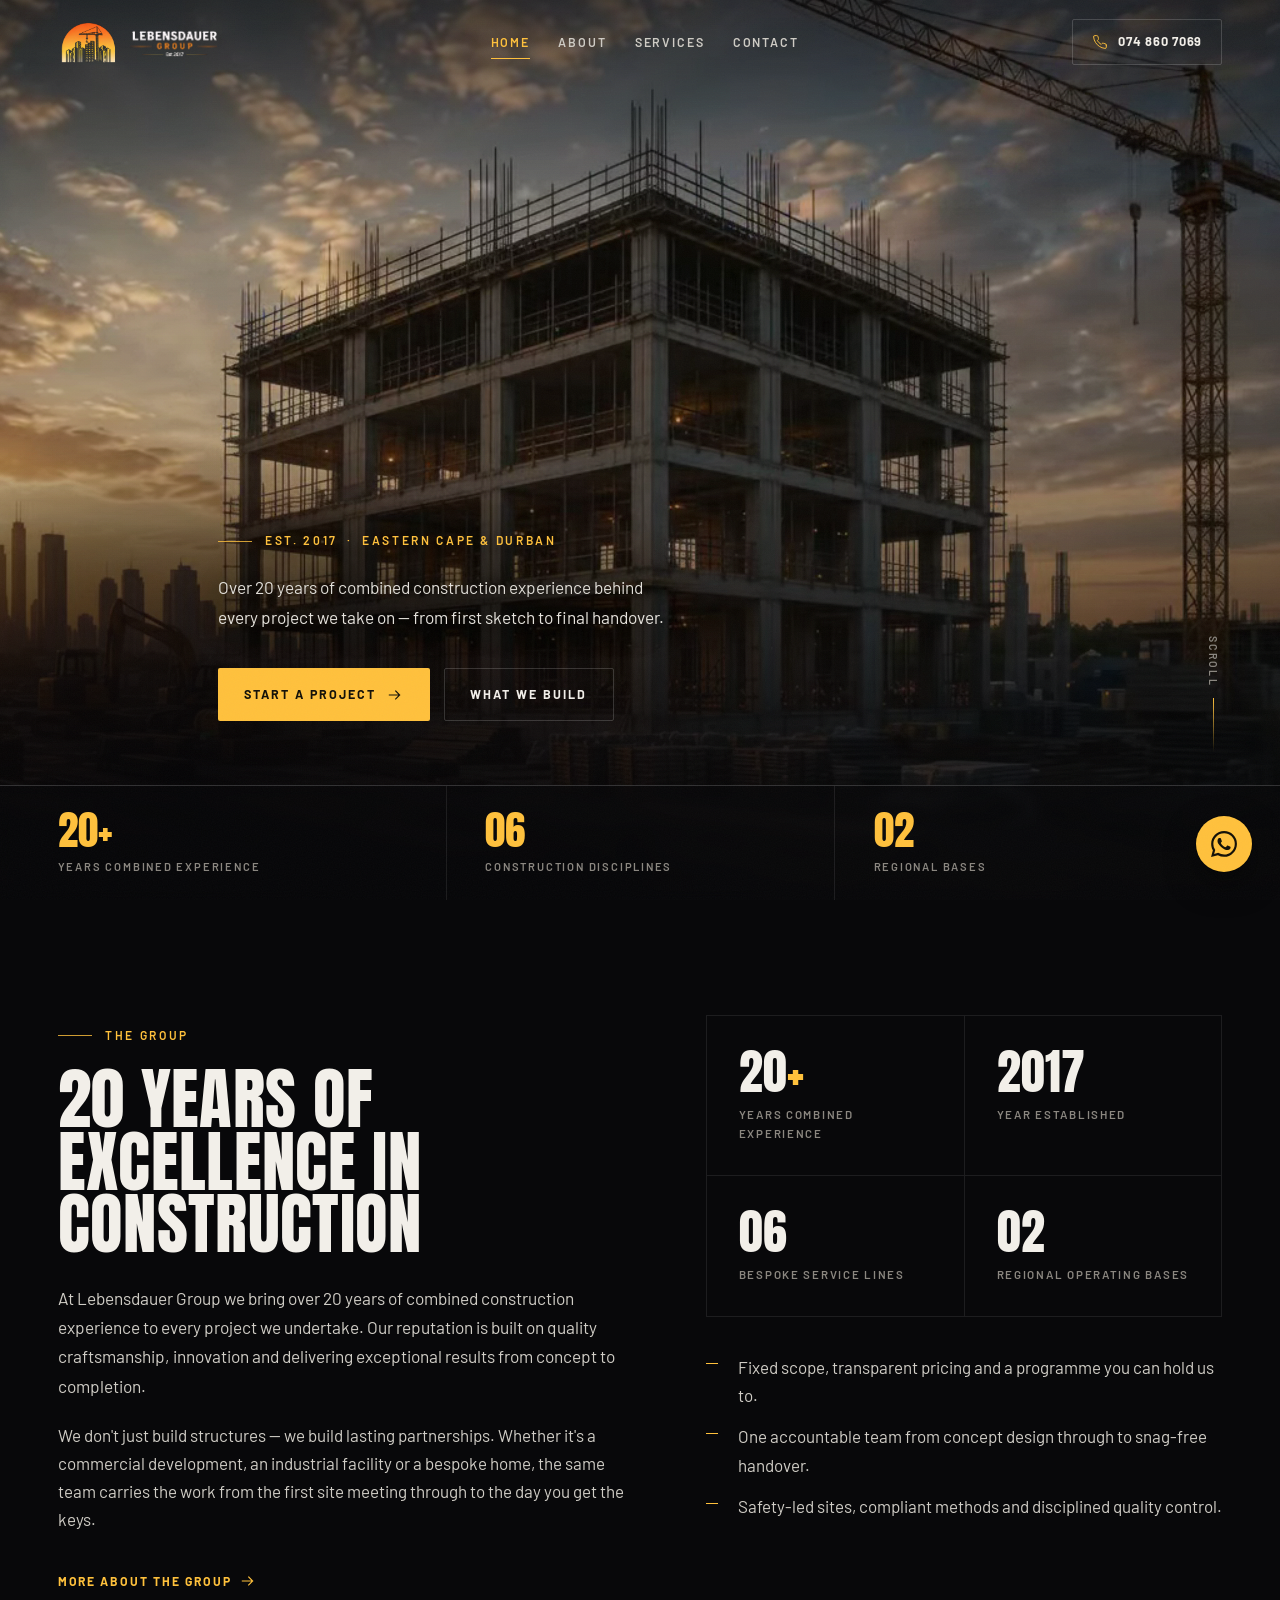
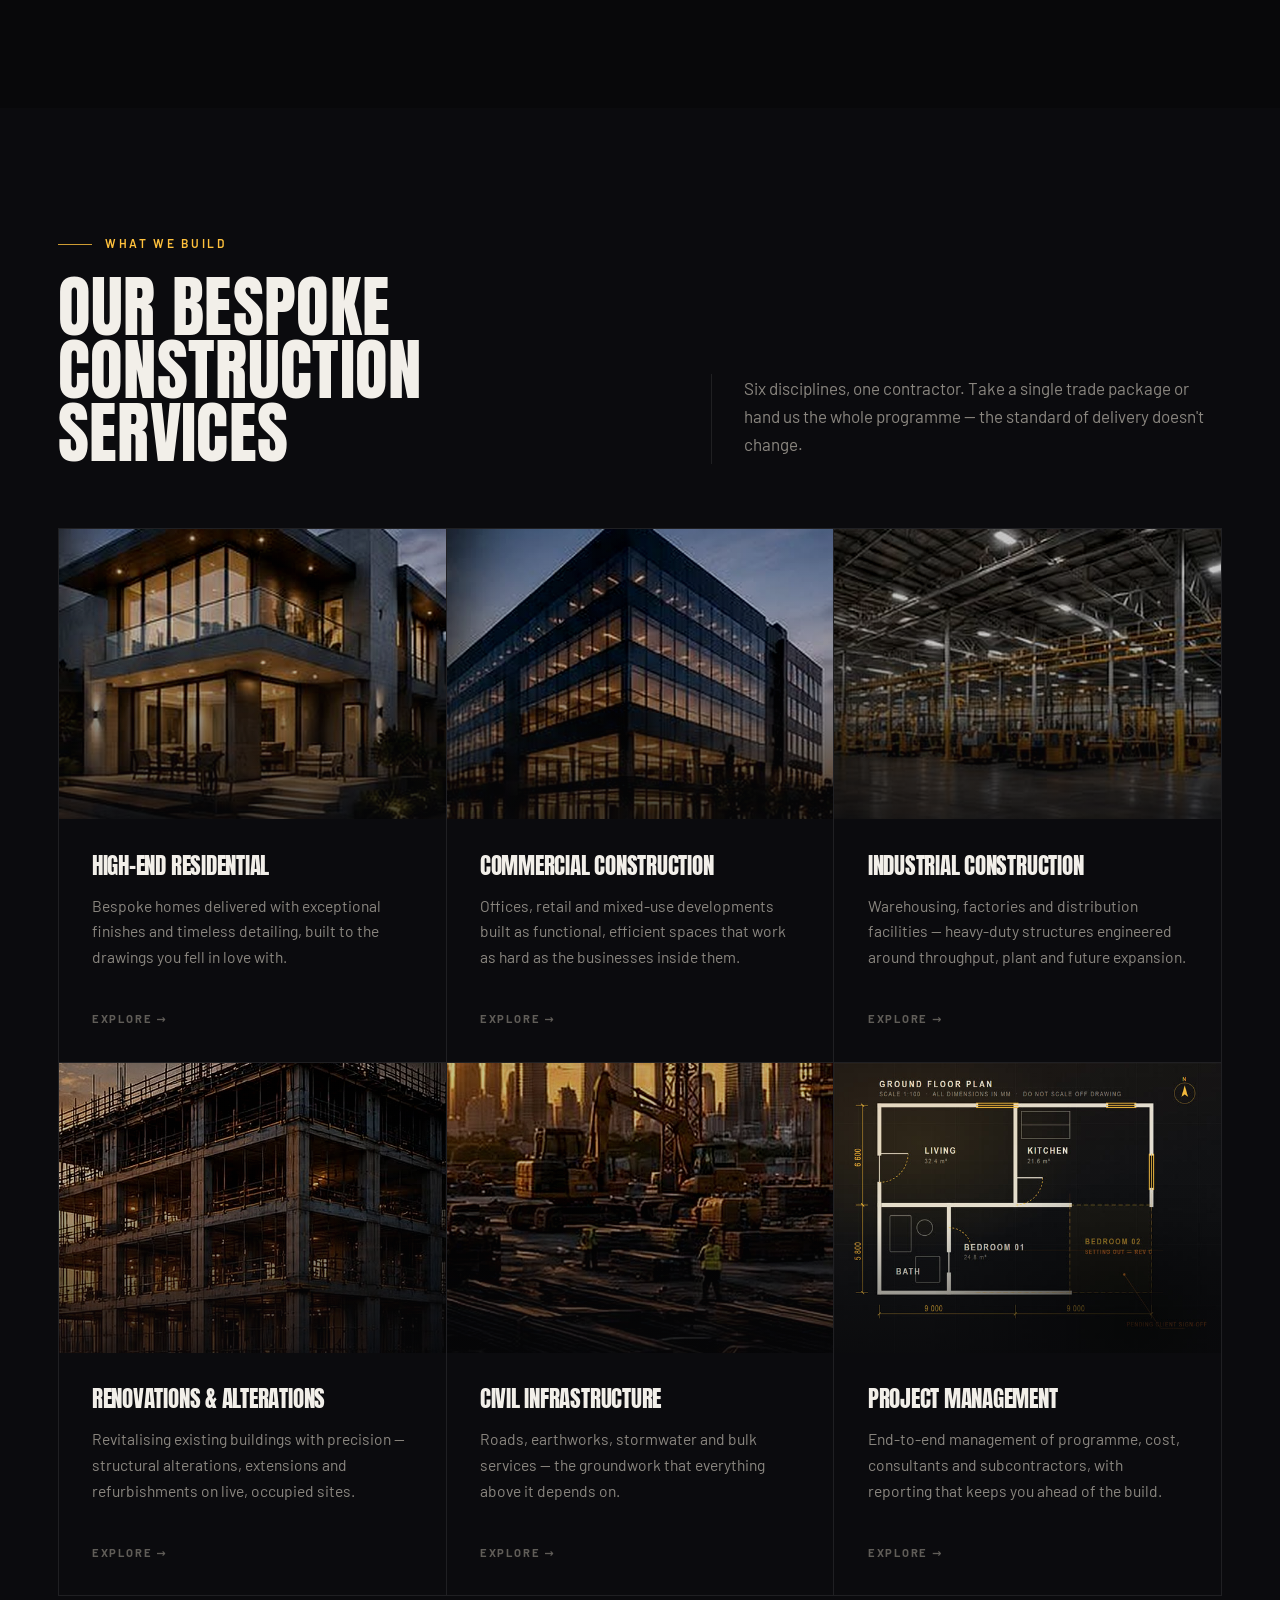
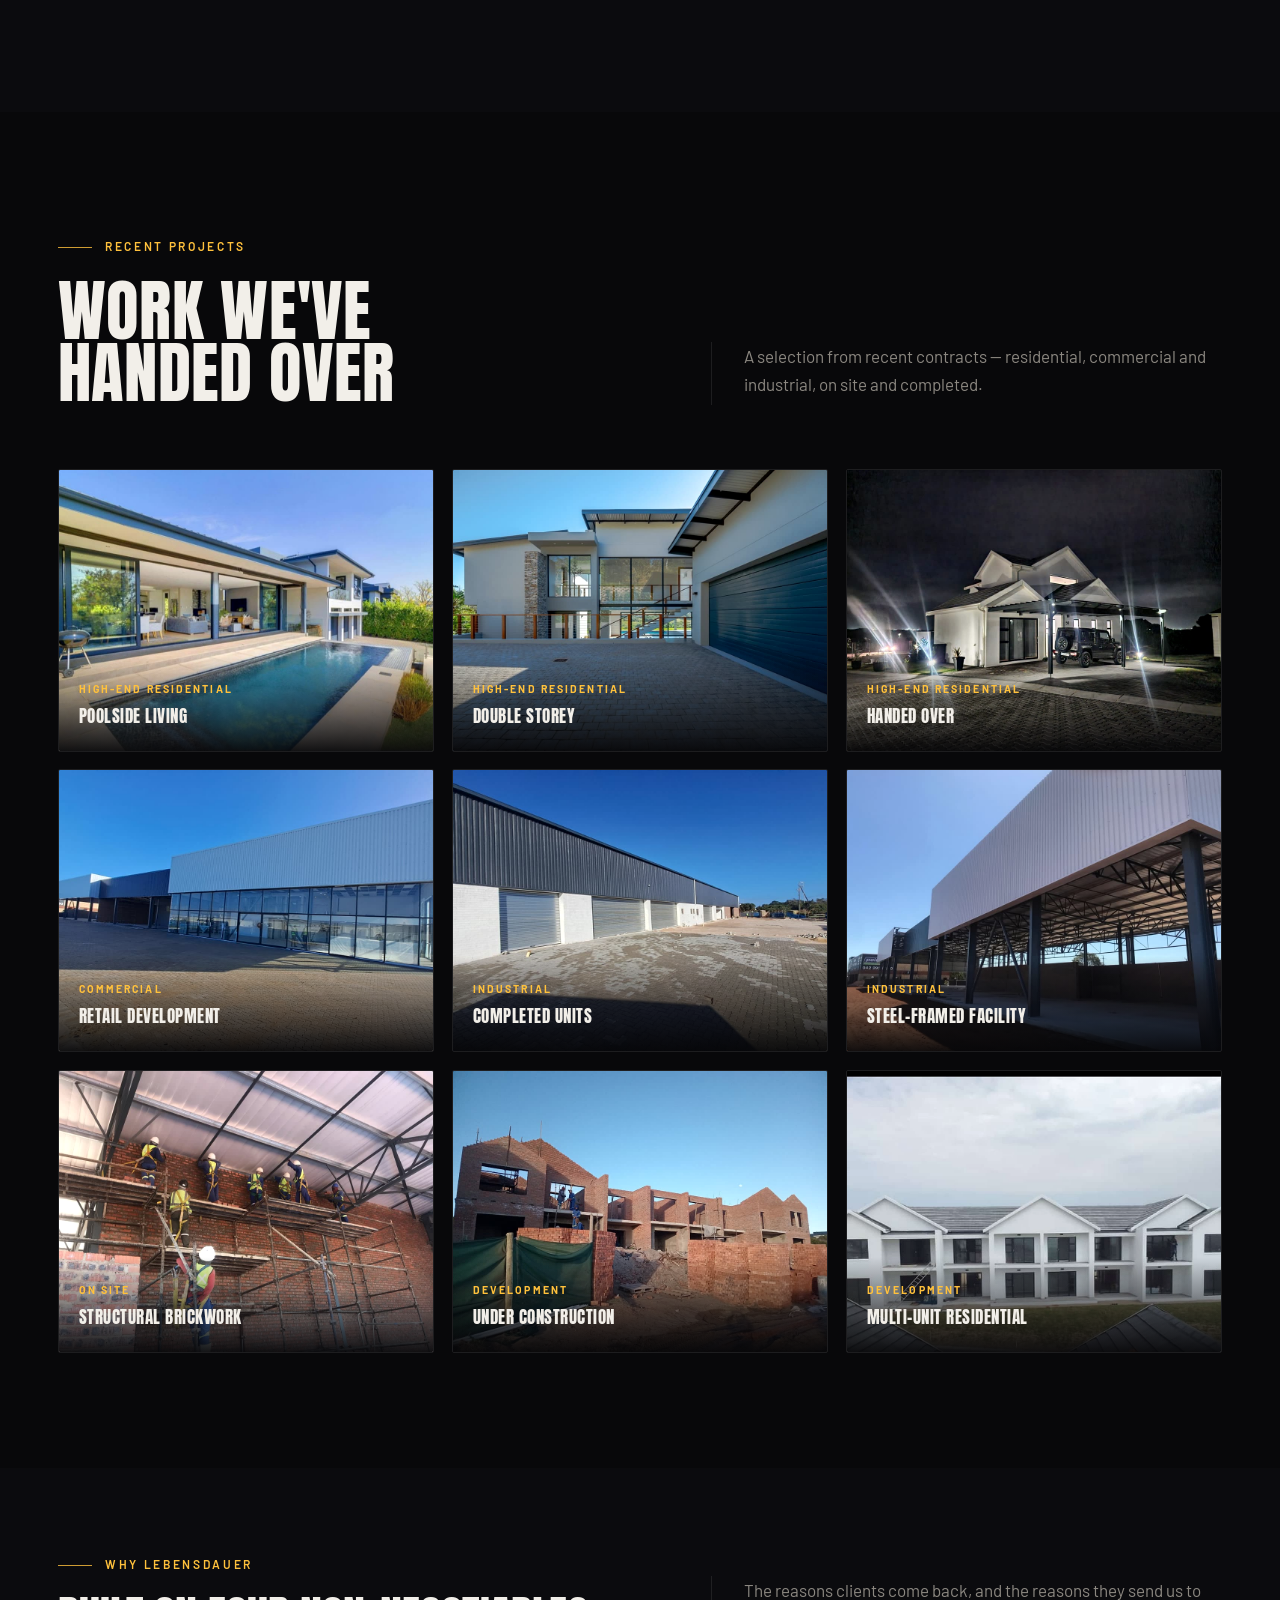
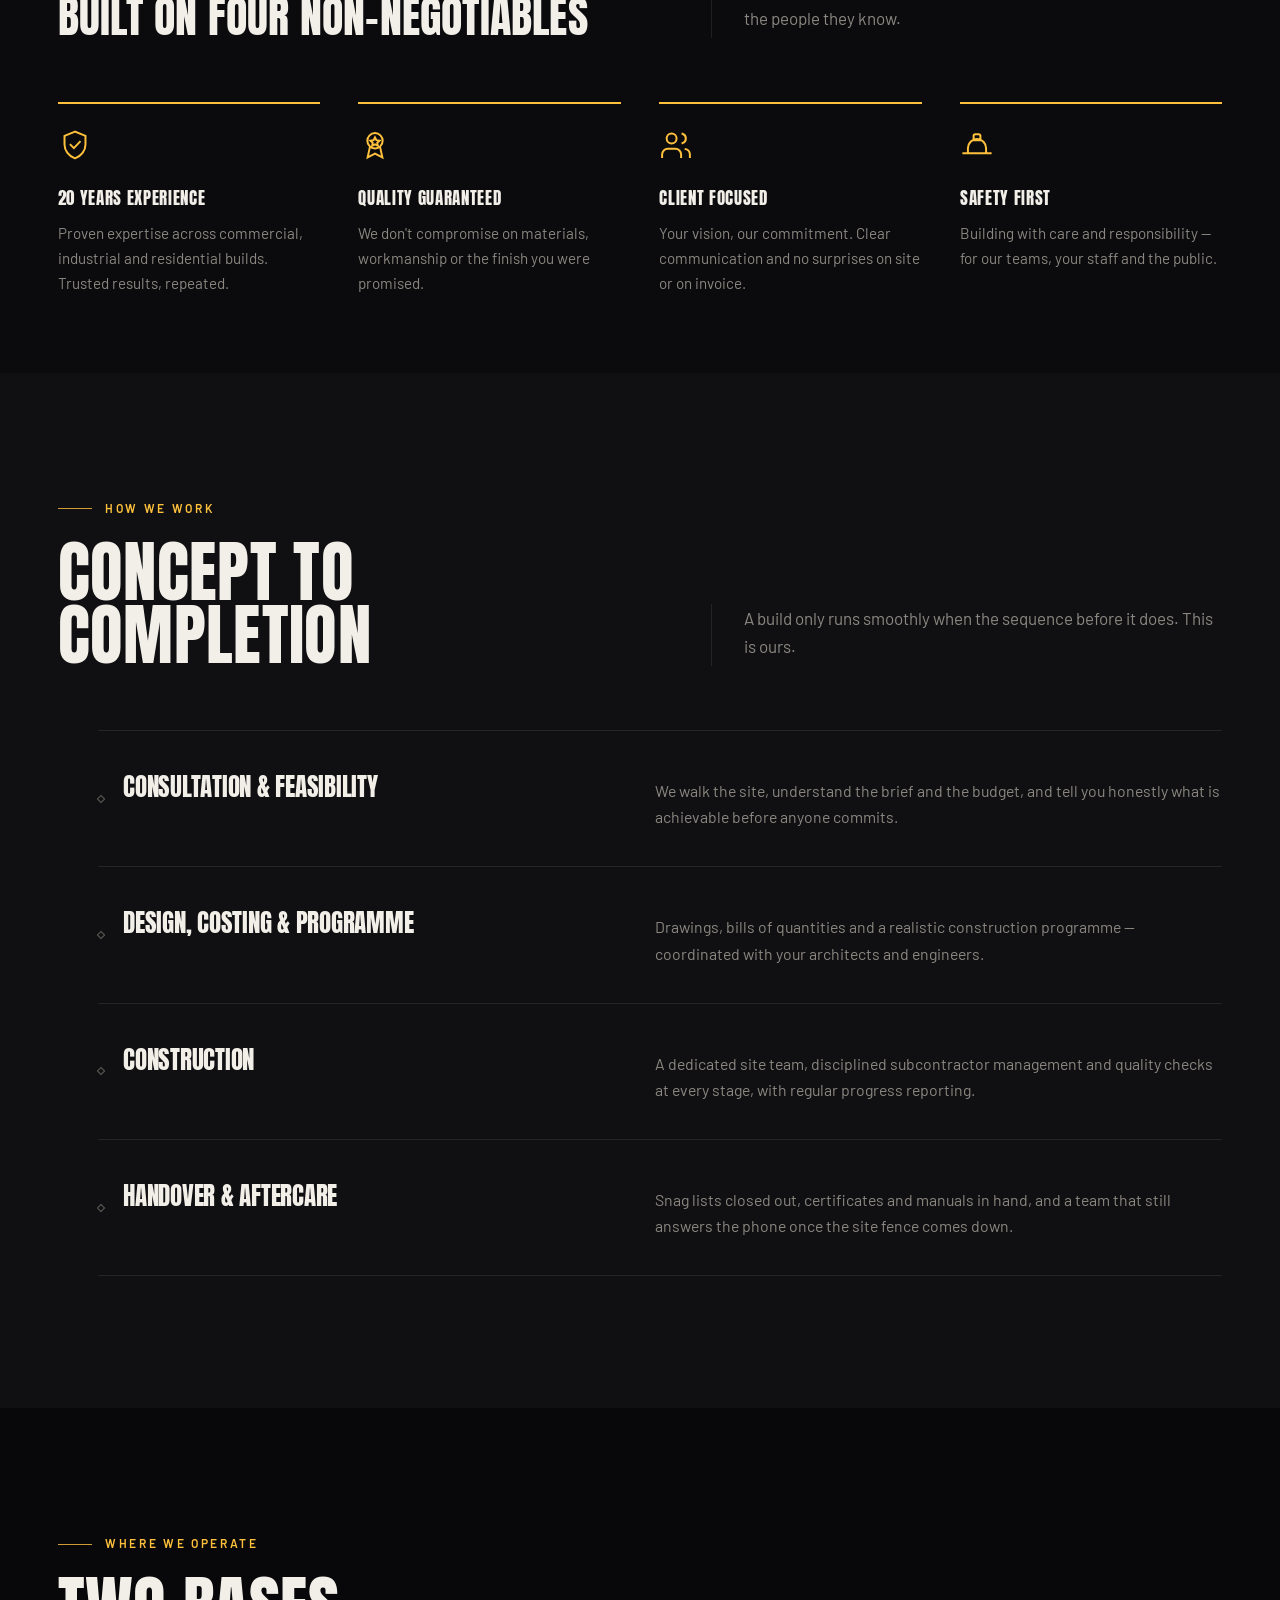
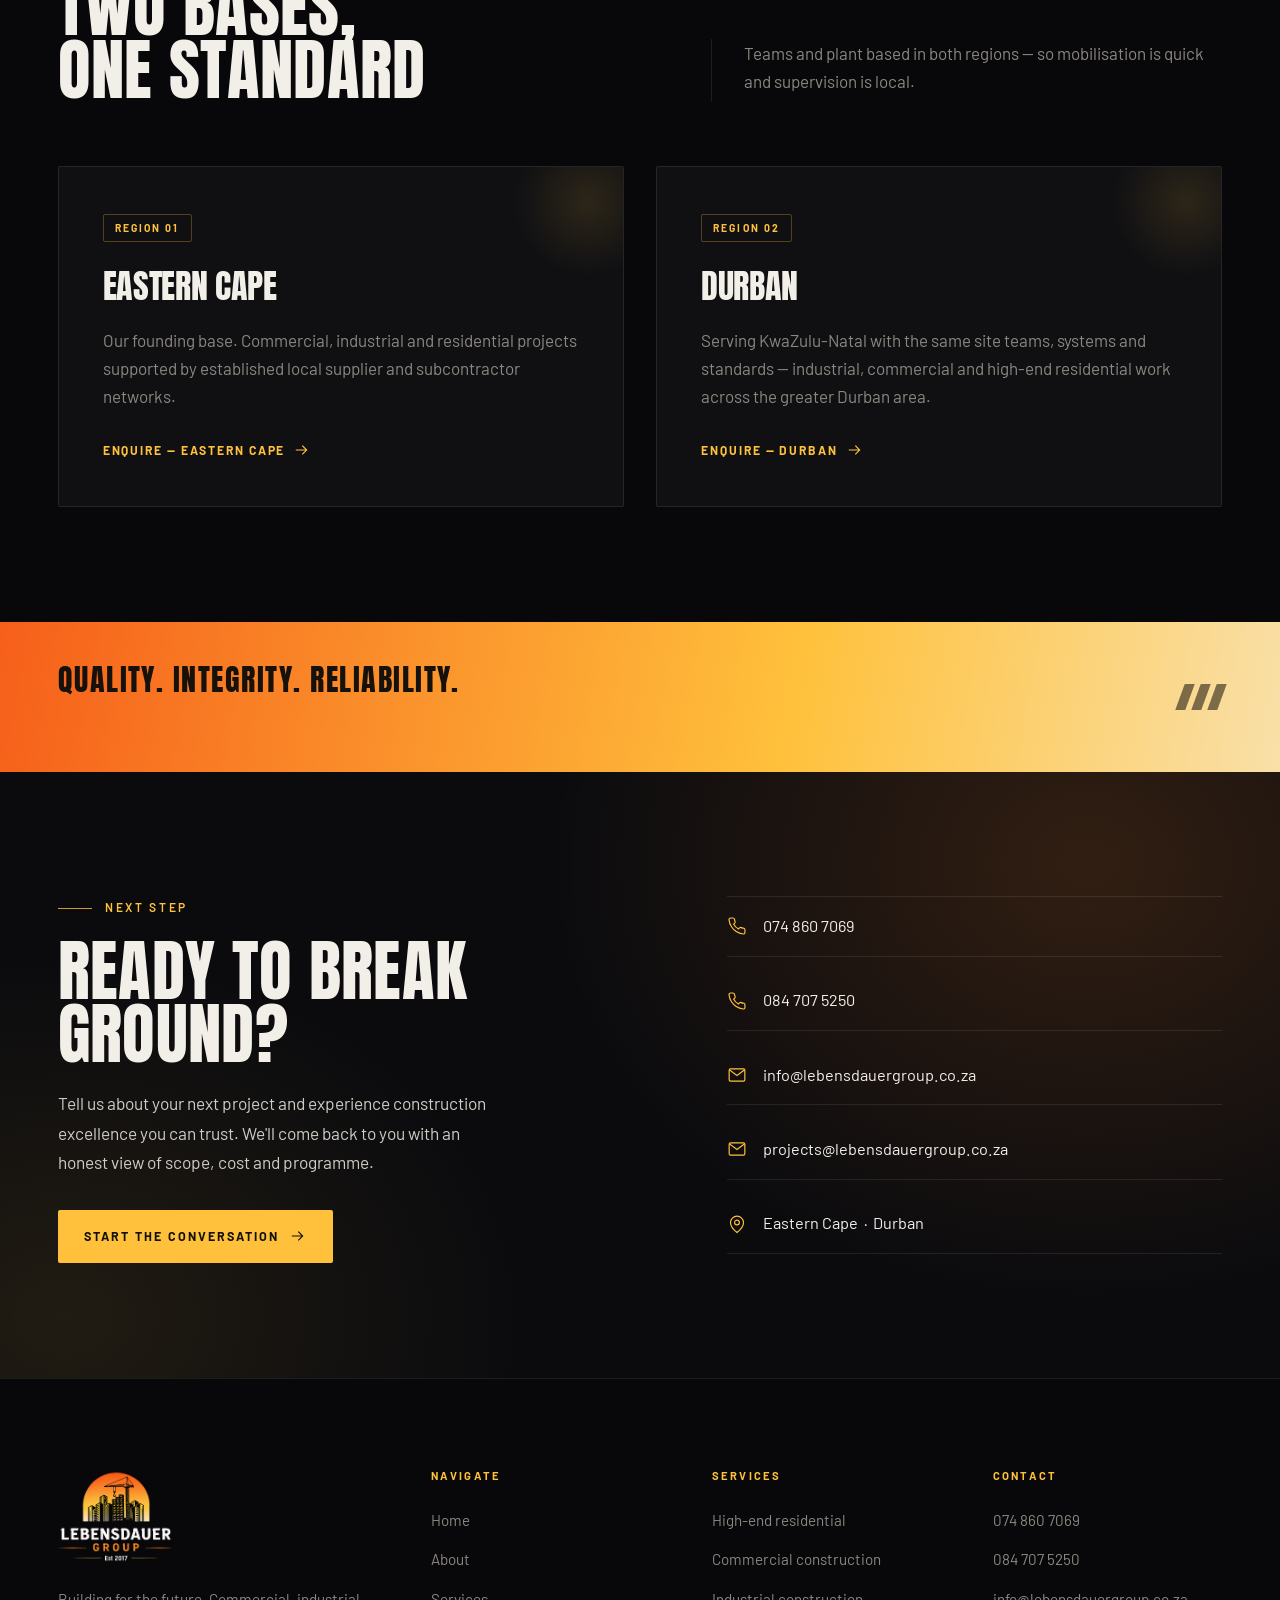
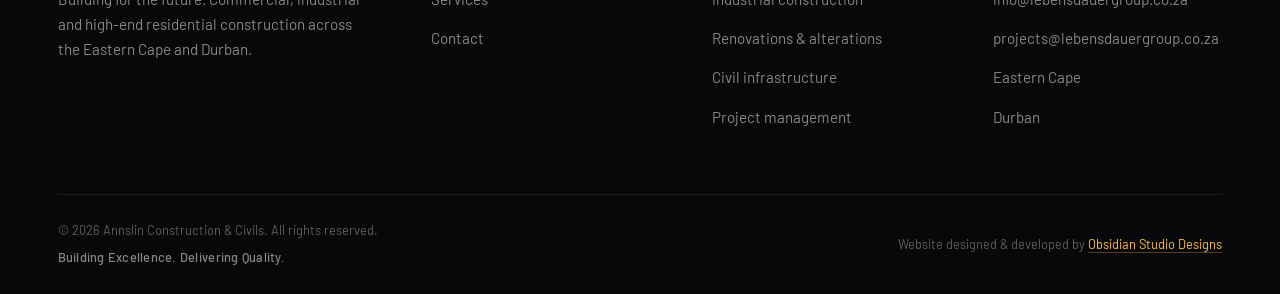
==== commit 4bf26e4d: "Add recent projects gallery, update contact details, lead with residential - Recent projects: new ga" ====
--- a/index.html
+++ b/index.html
@@ -92,9 +92,10 @@
     <div class="drawer__contact">
       <p class="drawer__label">Speak to us</p>
       <a href="tel:+27748607069">074 860 7069</a>
+      <a href="tel:+27847075250">084 707 5250</a>
       <a href="https://wa.me/27748607069?text=Hi%2C%20I%27d%20like%20to%20discuss%20a%20construction%20project." target="_blank" rel="noopener">WhatsApp us</a>
       <a href="mailto:info@lebensdauergroup.co.za">info@lebensdauergroup.co.za</a>
-      <a href="mailto:royalstarconstruc@outlook.com">royalstarconstruc@outlook.com</a>
+      <a href="mailto:projects@lebensdauergroup.co.za">projects@lebensdauergroup.co.za</a>
     </div>
     <div class="drawer__contact">
       <p class="drawer__label">Where we operate</p>
@@ -233,6 +234,18 @@
 
     <ul class="services" data-reveal>
       <li class="service">
+        <a class="service__hit" href="services.html#residential" aria-label="High-end residential construction"></a>
+        <figure class="service__shot">
+          <img src="assets/img/work-residential.jpg" alt="Contemporary double-storey home with glazed façade and lit terrace at dusk" width="640" height="480" loading="lazy" decoding="async">
+        </figure>
+        <div class="service__body">
+          <h3>High-end residential</h3>
+          <p>Bespoke homes delivered with exceptional finishes and timeless detailing, built to the drawings you fell in love with.</p>
+          <span class="service__link">Explore →</span>
+        </div>
+      </li>
+
+      <li class="service">
         <a class="service__hit" href="services.html#commercial" aria-label="Commercial construction"></a>
         <figure class="service__shot">
           <img src="assets/img/work-commercial.jpg" alt="Glazed commercial office building lit from within at dusk" width="640" height="480" loading="lazy" decoding="async">
@@ -257,18 +270,6 @@
       </li>
 
       <li class="service">
-        <a class="service__hit" href="services.html#residential" aria-label="High-end residential construction"></a>
-        <figure class="service__shot">
-          <img src="assets/img/work-residential.jpg" alt="Contemporary double-storey home with glazed façade and lit terrace at dusk" width="640" height="480" loading="lazy" decoding="async">
-        </figure>
-        <div class="service__body">
-          <h3>High-end residential</h3>
-          <p>Bespoke homes delivered with exceptional finishes and timeless detailing, built to the drawings you fell in love with.</p>
-          <span class="service__link">Explore →</span>
-        </div>
-      </li>
-
-      <li class="service">
         <a class="service__hit" href="services.html#renovations" aria-label="Renovations and alterations"></a>
         <figure class="service__shot">
           <img src="assets/img/work-renovations.jpg" alt="Reinforced concrete frame wrapped in scaffolding during structural alterations" width="640" height="480" loading="lazy" decoding="async">
@@ -307,8 +308,65 @@
   </div>
 </section>
 
+<!-- Recent projects ------------------------------------------------------ -->
+<section class="band" id="projects" aria-labelledby="projects-title">
+  <div class="shell">
+    <div class="section-head" data-reveal>
+      <div>
+        <p class="eyebrow">Recent projects</p>
+        <h2 class="display display--lg" id="projects-title">Work we've<br>handed over</h2>
+      </div>
+      <div class="section-head__aside">
+        <p class="muted" style="margin:0">
+          A selection from recent contracts — residential, commercial and industrial, on site
+          and completed.
+        </p>
+      </div>
+    </div>
+
+    <div class="gallery" data-reveal>
+      <figure class="shot">
+        <img src="assets/img/projects/residential-poolside.jpg" alt="Completed high-end home with stacking doors opening onto a pool and landscaped garden" width="1000" height="750" loading="lazy" decoding="async">
+        <figcaption><em>High-end residential</em>Poolside living</figcaption>
+      </figure>
+      <figure class="shot">
+        <img src="assets/img/projects/residential-double-storey.jpg" alt="Double-storey home with stone cladding, glazing and a paved forecourt" width="1000" height="750" loading="lazy" decoding="async">
+        <figcaption><em>High-end residential</em>Double storey</figcaption>
+      </figure>
+      <figure class="shot">
+        <img src="assets/img/projects/residential-handover.jpg" alt="Completed home floodlit at night with vehicle under the carport" width="1000" height="750" loading="lazy" decoding="async">
+        <figcaption><em>High-end residential</em>Handed over</figcaption>
+      </figure>
+      <figure class="shot">
+        <img src="assets/img/projects/commercial-retail.jpg" alt="Completed retail building with full-height shopfront glazing and paved apron" width="1000" height="750" loading="lazy" decoding="async">
+        <figcaption><em>Commercial</em>Retail development</figcaption>
+      </figure>
+      <figure class="shot">
+        <img src="assets/img/projects/industrial-units.jpg" alt="Row of completed industrial units with roller doors and a paved yard" width="1000" height="750" loading="lazy" decoding="async">
+        <figcaption><em>Industrial</em>Completed units</figcaption>
+      </figure>
+      <figure class="shot">
+        <img src="assets/img/projects/industrial-steel-frame.jpg" alt="Steel-framed industrial building with the roof sheeted and walls under way" width="1000" height="750" loading="lazy" decoding="async">
+        <figcaption><em>Industrial</em>Steel-framed facility</figcaption>
+      </figure>
+      <figure class="shot">
+        <img src="assets/img/projects/brickwork-on-site.jpg" alt="Bricklaying team working from scaffolding in harnesses beneath a steel roof" width="1000" height="750" loading="lazy" decoding="async">
+        <figcaption><em>On site</em>Structural brickwork</figcaption>
+      </figure>
+      <figure class="shot">
+        <img src="assets/img/projects/development-in-progress.jpg" alt="Multi-unit residential development under construction in face brick" width="1000" height="750" loading="lazy" decoding="async">
+        <figcaption><em>Development</em>Under construction</figcaption>
+      </figure>
+      <figure class="shot">
+        <img src="assets/img/projects/development-units.jpg" alt="Completed multi-unit residential block, plastered and painted" width="1000" height="750" loading="lazy" decoding="async">
+        <figcaption><em>Development</em>Multi-unit residential</figcaption>
+      </figure>
+    </div>
+  </div>
+</section>
+
 <!-- Pillars -------------------------------------------------------------- -->
-<section class="band band--tight" aria-labelledby="pillars-title">
+<section class="band band--tight band--ink" aria-labelledby="pillars-title">
   <div class="shell">
     <div class="section-head" data-reveal>
       <div>
@@ -465,12 +523,16 @@
           <a href="tel:+27748607069">074 860 7069</a>
         </div>
         <div class="summon__row">
+          <svg viewBox="0 0 24 24" aria-hidden="true"><use href="#i-phone"></use></svg>
+          <a href="tel:+27847075250">084 707 5250</a>
+        </div>
+        <div class="summon__row">
           <svg viewBox="0 0 24 24" aria-hidden="true"><use href="#i-mail"></use></svg>
           <a href="mailto:info@lebensdauergroup.co.za">info@lebensdauergroup.co.za</a>
         </div>
         <div class="summon__row">
           <svg viewBox="0 0 24 24" aria-hidden="true"><use href="#i-mail"></use></svg>
-          <a href="mailto:royalstarconstruc@outlook.com">royalstarconstruc@outlook.com</a>
+          <a href="mailto:projects@lebensdauergroup.co.za">projects@lebensdauergroup.co.za</a>
         </div>
         <div class="summon__row">
           <svg viewBox="0 0 24 24" aria-hidden="true"><use href="#i-pin"></use></svg>
@@ -508,9 +570,9 @@
       <div>
         <h4>Services</h4>
         <ul class="footer__list">
+          <li><a href="services.html#residential">High-end residential</a></li>
           <li><a href="services.html#commercial">Commercial construction</a></li>
           <li><a href="services.html#industrial">Industrial construction</a></li>
-          <li><a href="services.html#residential">High-end residential</a></li>
           <li><a href="services.html#renovations">Renovations &amp; alterations</a></li>
           <li><a href="services.html#civil">Civil infrastructure</a></li>
           <li><a href="services.html#management">Project management</a></li>
@@ -521,8 +583,9 @@
         <h4>Contact</h4>
         <ul class="footer__list">
           <li><a href="tel:+27748607069">074 860 7069</a></li>
+          <li><a href="tel:+27847075250">084 707 5250</a></li>
           <li><a href="mailto:info@lebensdauergroup.co.za">info@lebensdauergroup.co.za</a></li>
-          <li><a href="mailto:royalstarconstruc@outlook.com">royalstarconstruc@outlook.com</a></li>
+          <li><a href="mailto:projects@lebensdauergroup.co.za">projects@lebensdauergroup.co.za</a></li>
           <li><span>Eastern Cape</span></li>
           <li><span>Durban</span></li>
         </ul>
--- a/assets/css/main.css
+++ b/assets/css/main.css
@@ -1308,6 +1308,8 @@
 
 .shot img {
   width: 100%;
+  /* height:auto is what lets aspect-ratio win over the intrinsic height attribute */
+  height: auto;
   aspect-ratio: 4 / 3;
   object-fit: cover;
   filter: saturate(0.92) contrast(1.04);
@@ -1337,6 +1339,21 @@
   font-weight: 700;
   letter-spacing: 0.2em;
   color: var(--amber);
+}
+
+/* Recent projects — same tile as .shot, tighter grid */
+.gallery {
+  display: grid;
+  grid-template-columns: repeat(3, minmax(0, 1fr));
+  gap: clamp(0.6rem, 1.4vw, 1.1rem);
+}
+
+@media (max-width: 1024px) {
+  .gallery { grid-template-columns: repeat(2, minmax(0, 1fr)); }
+}
+
+@media (max-width: 560px) {
+  .gallery { grid-template-columns: minmax(0, 1fr); }
 }
 
 .feature {
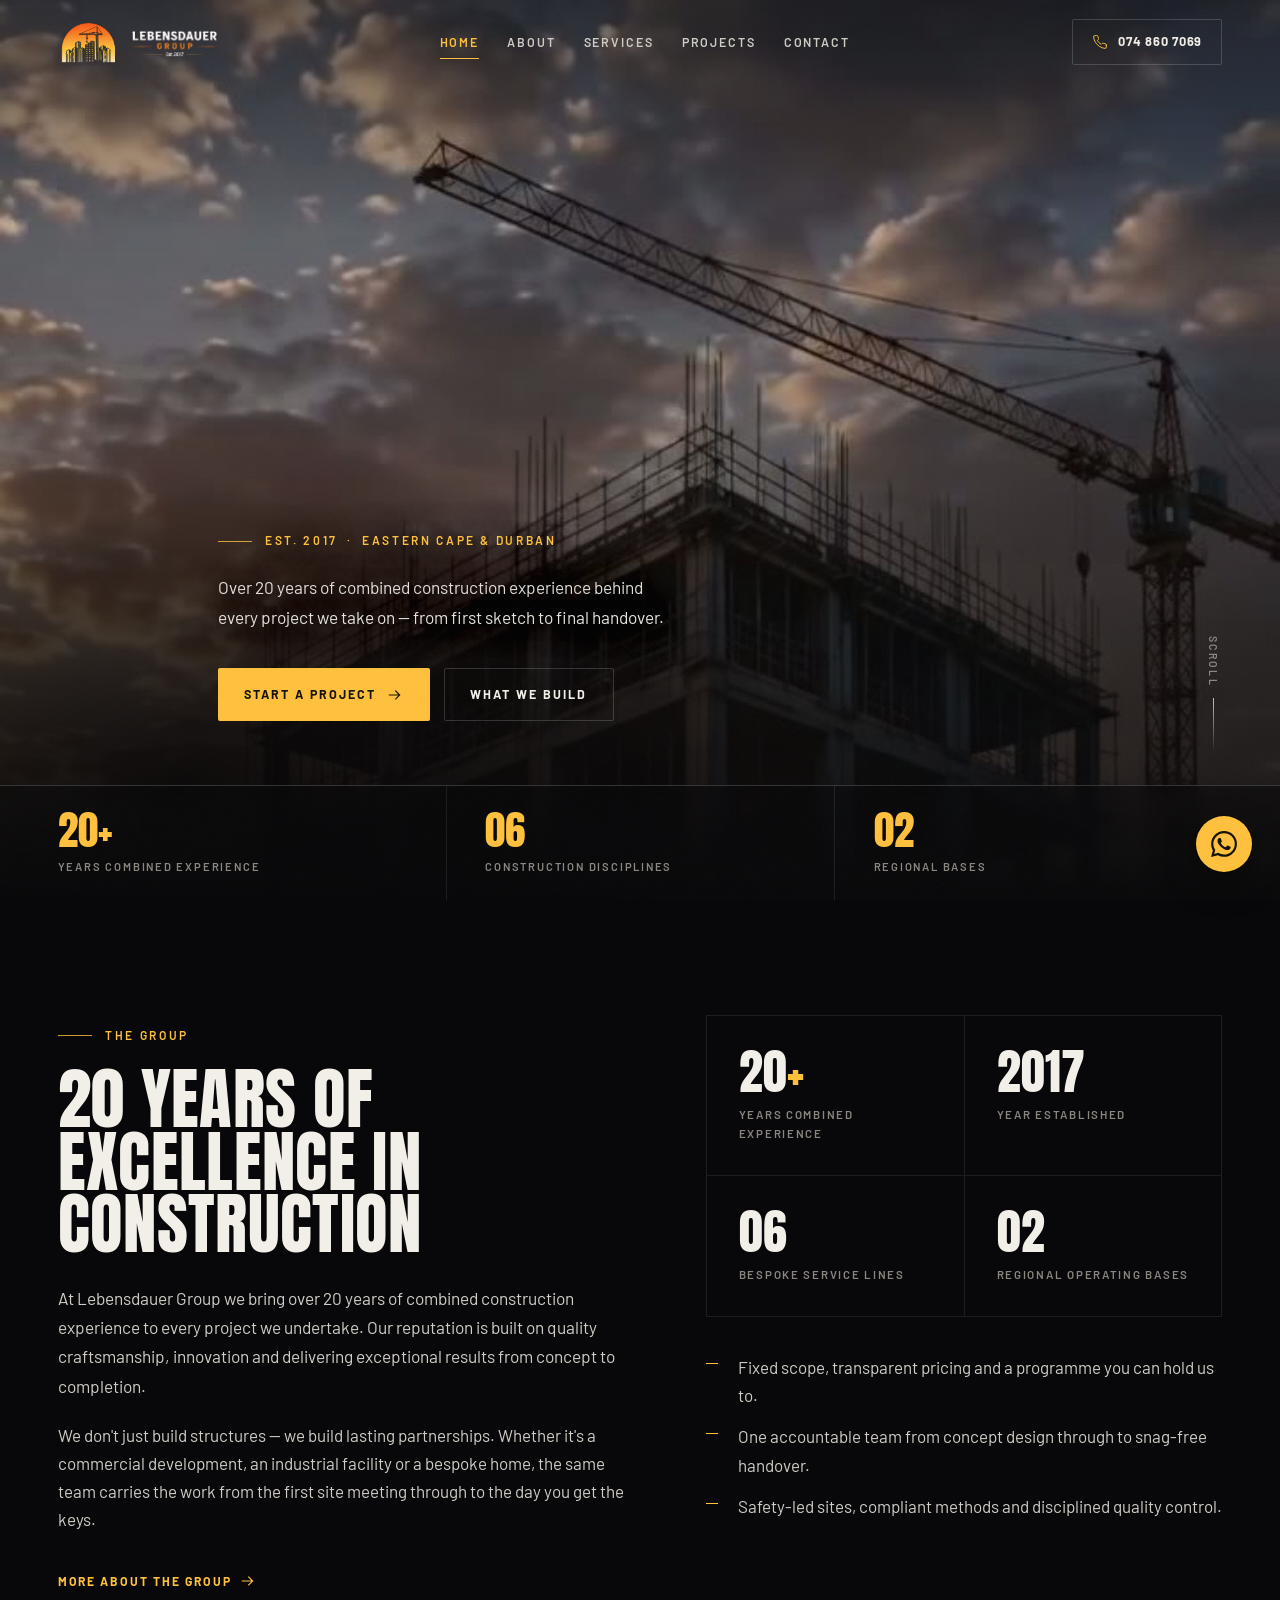
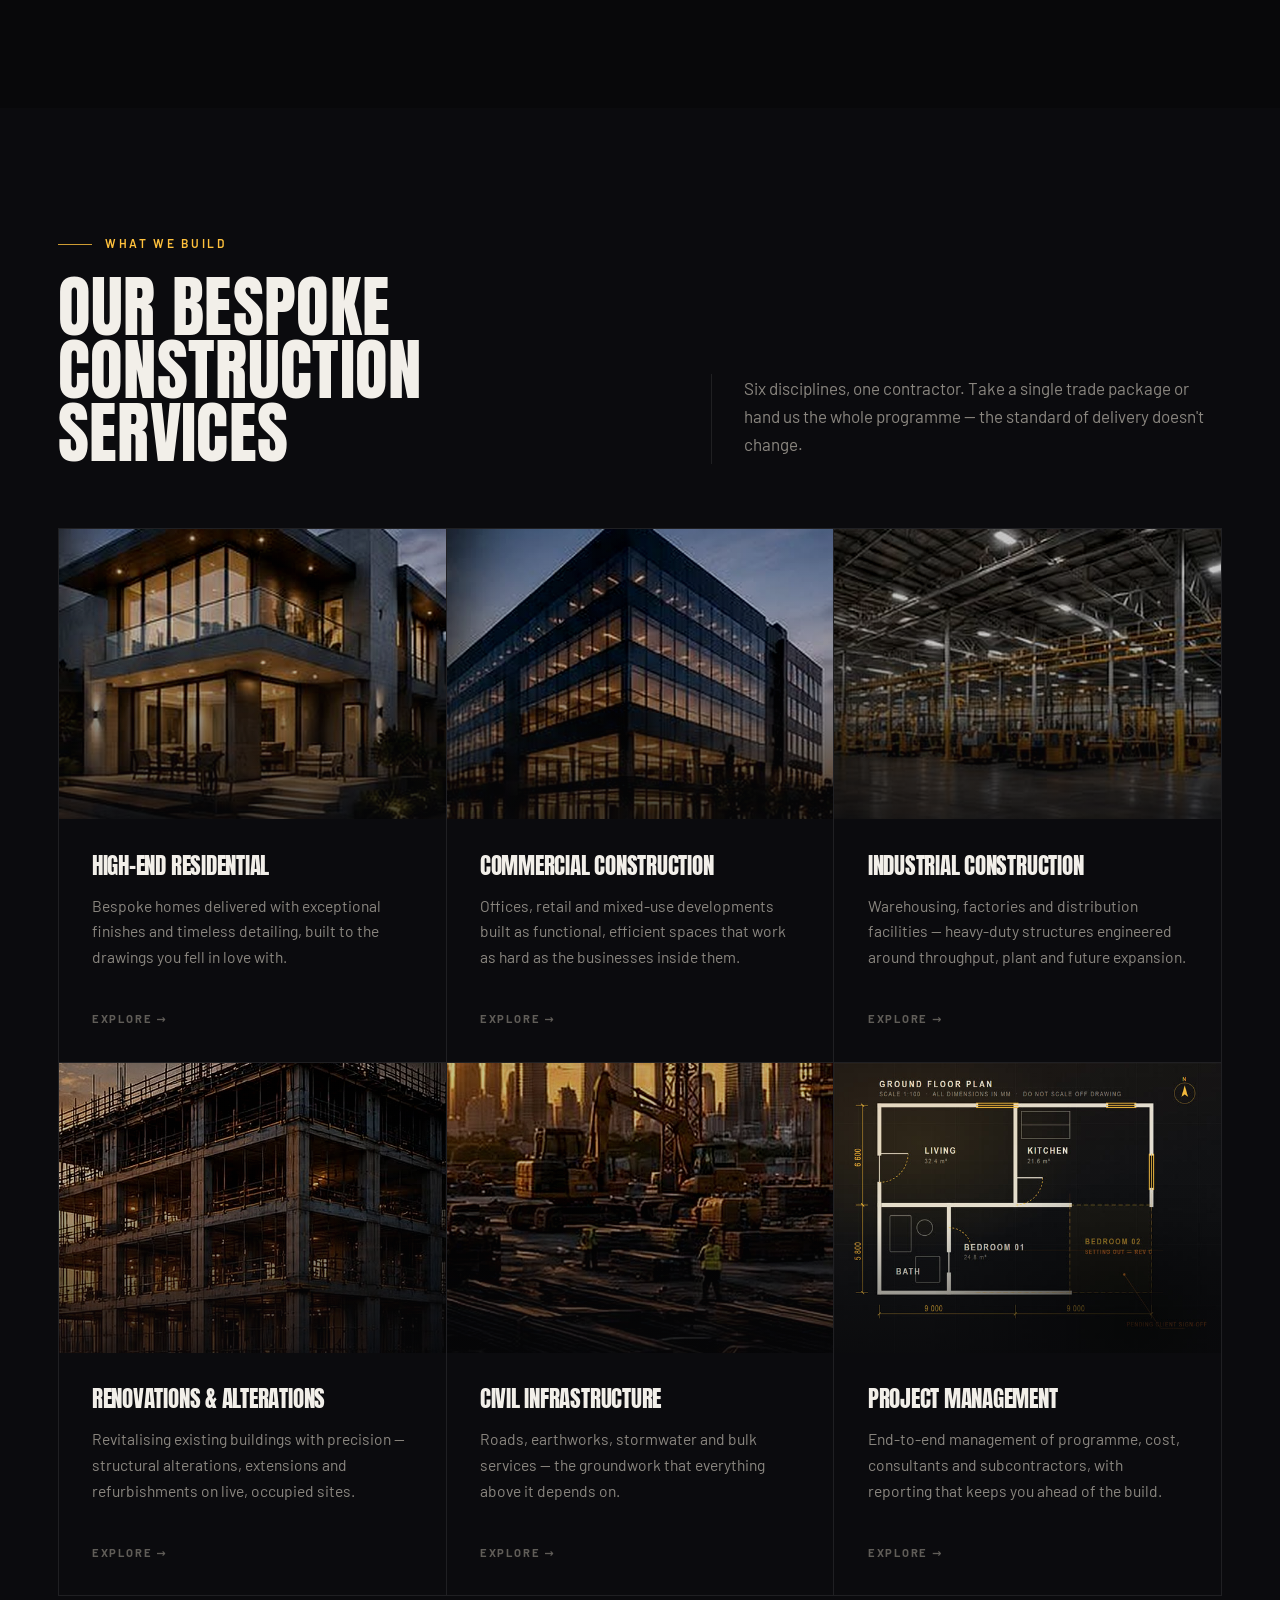
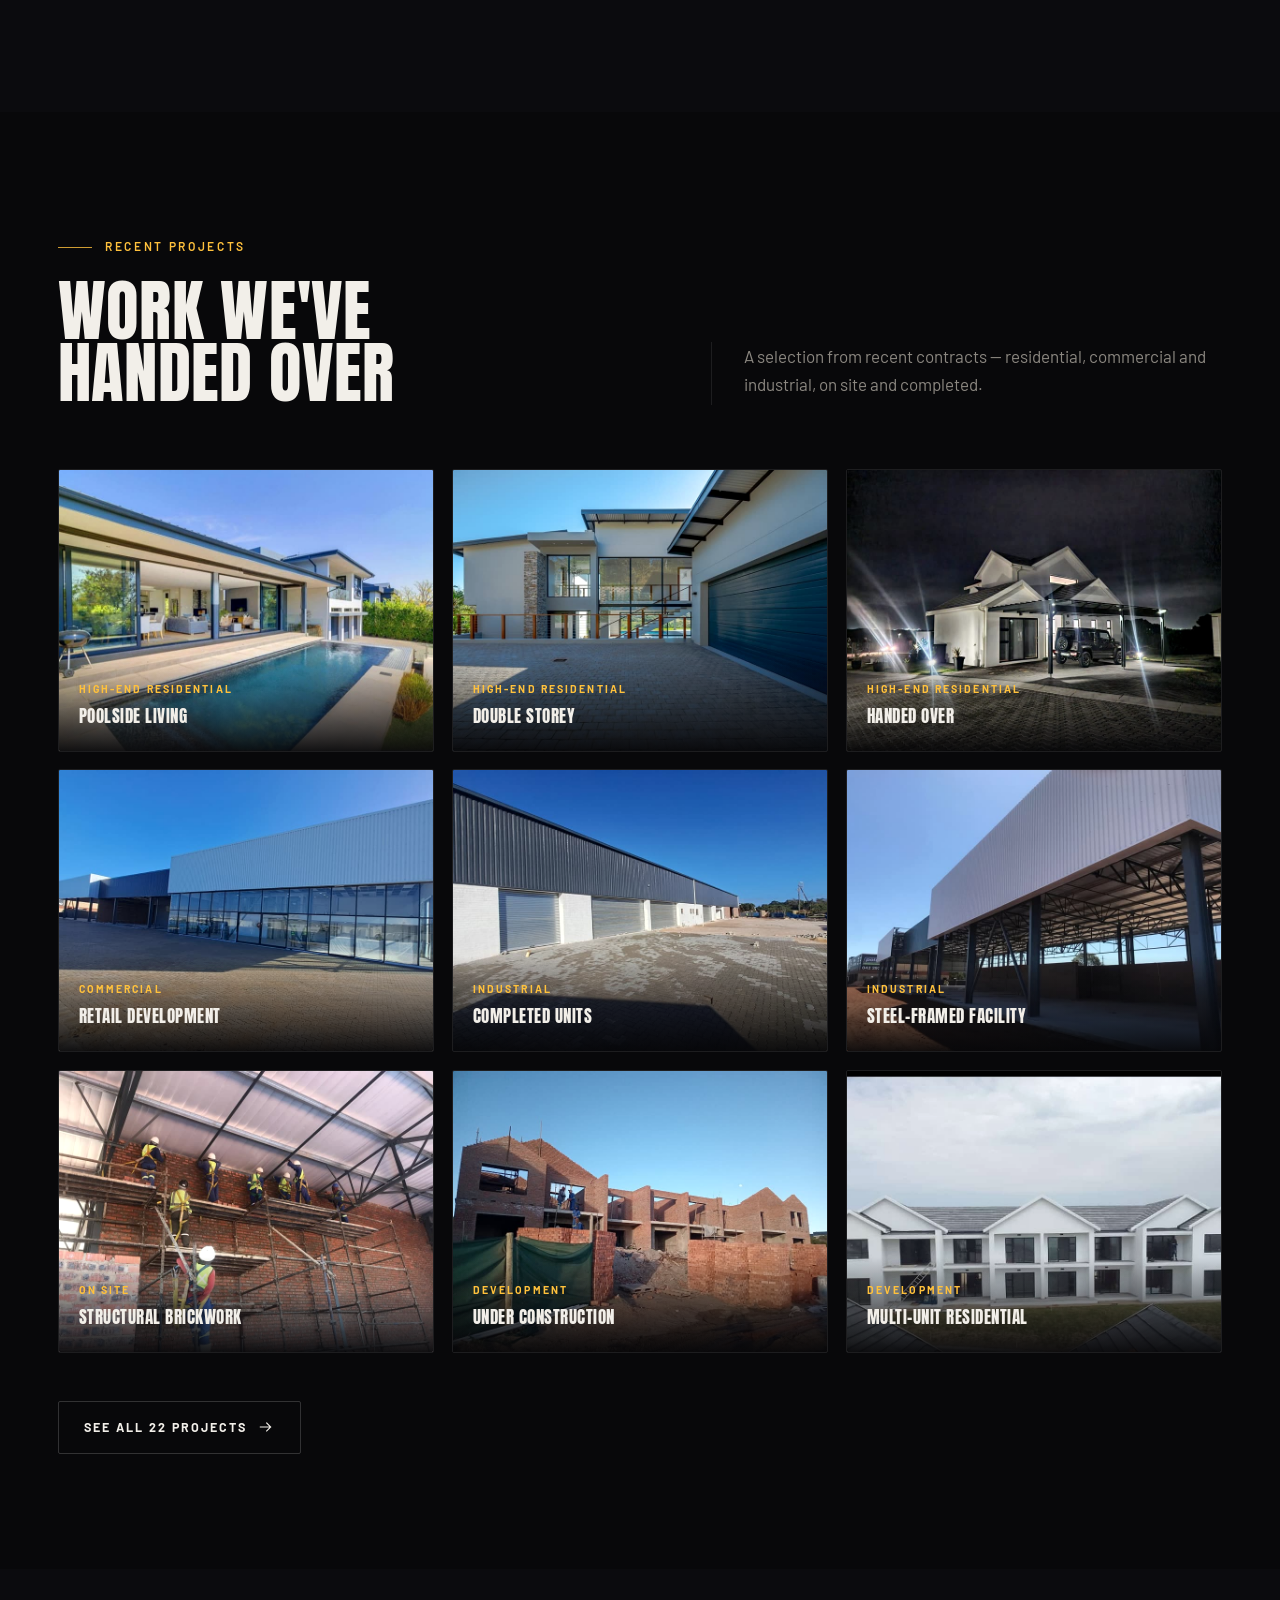
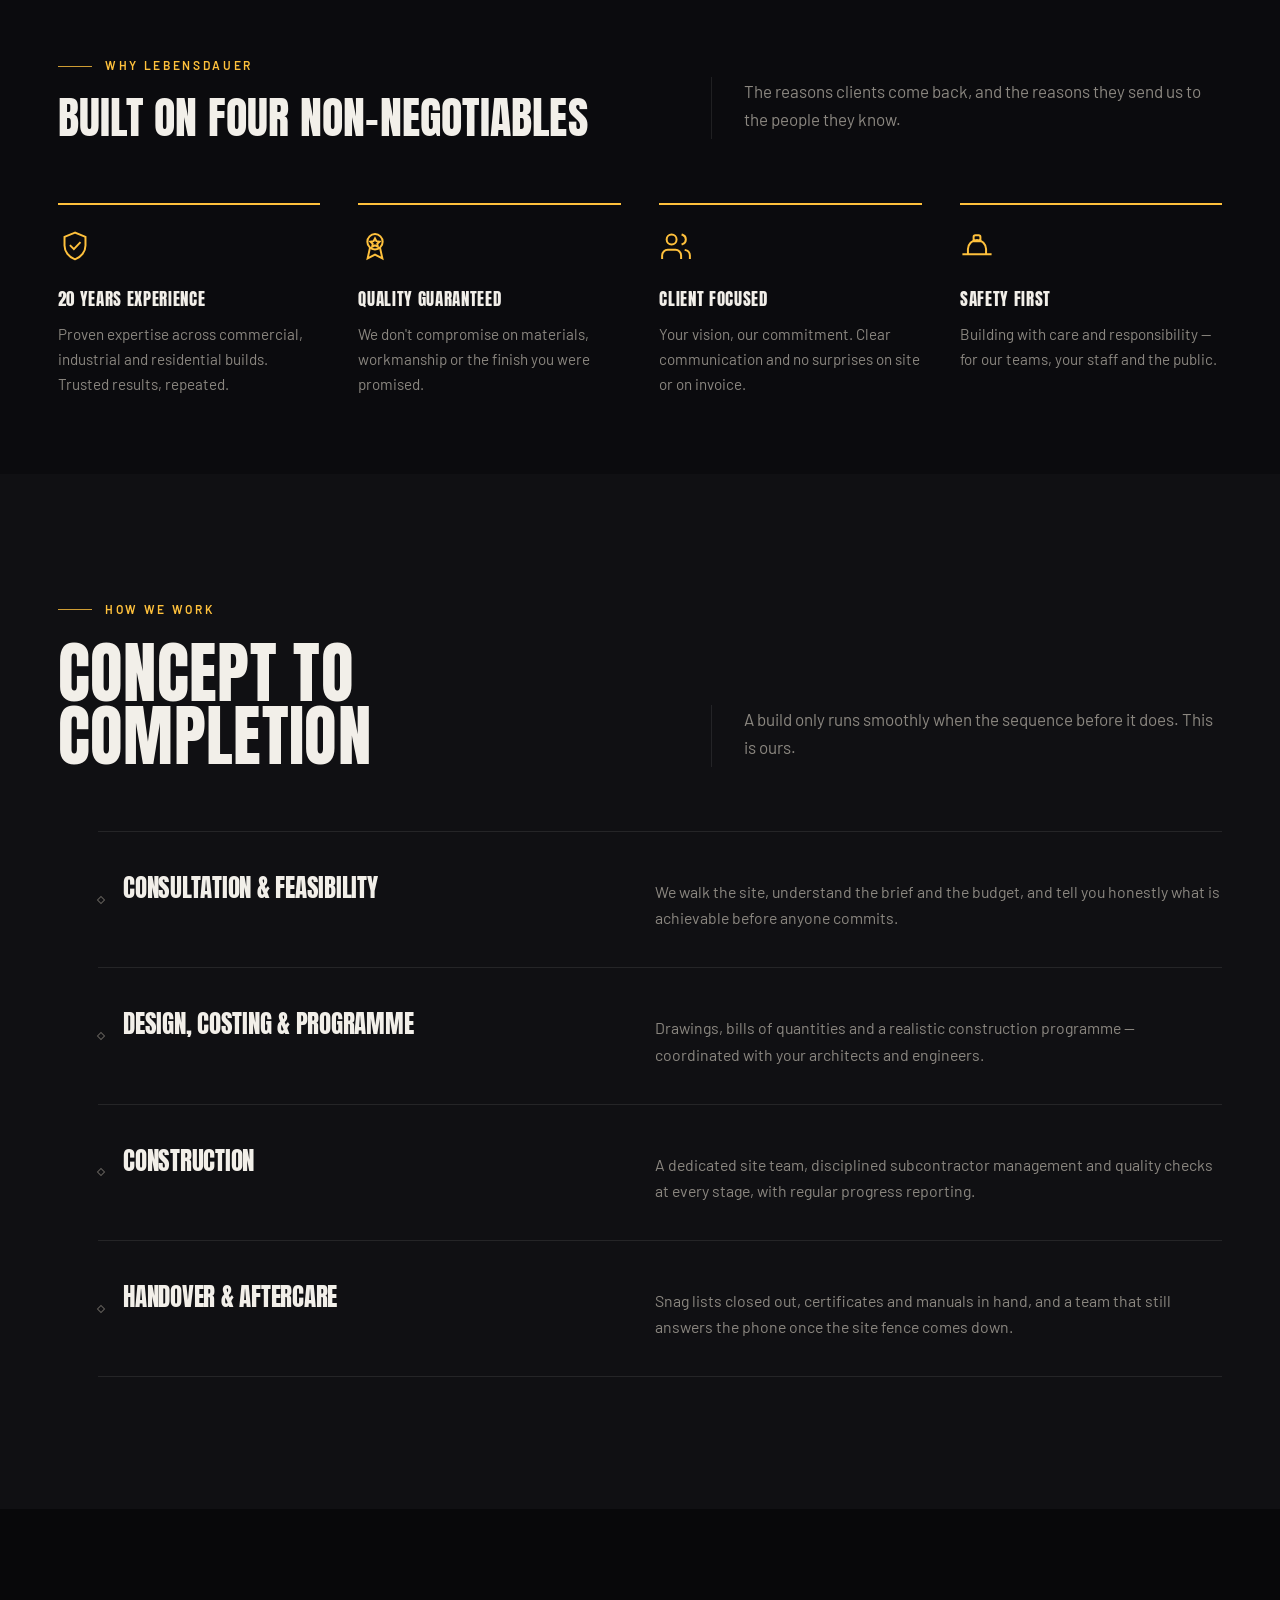
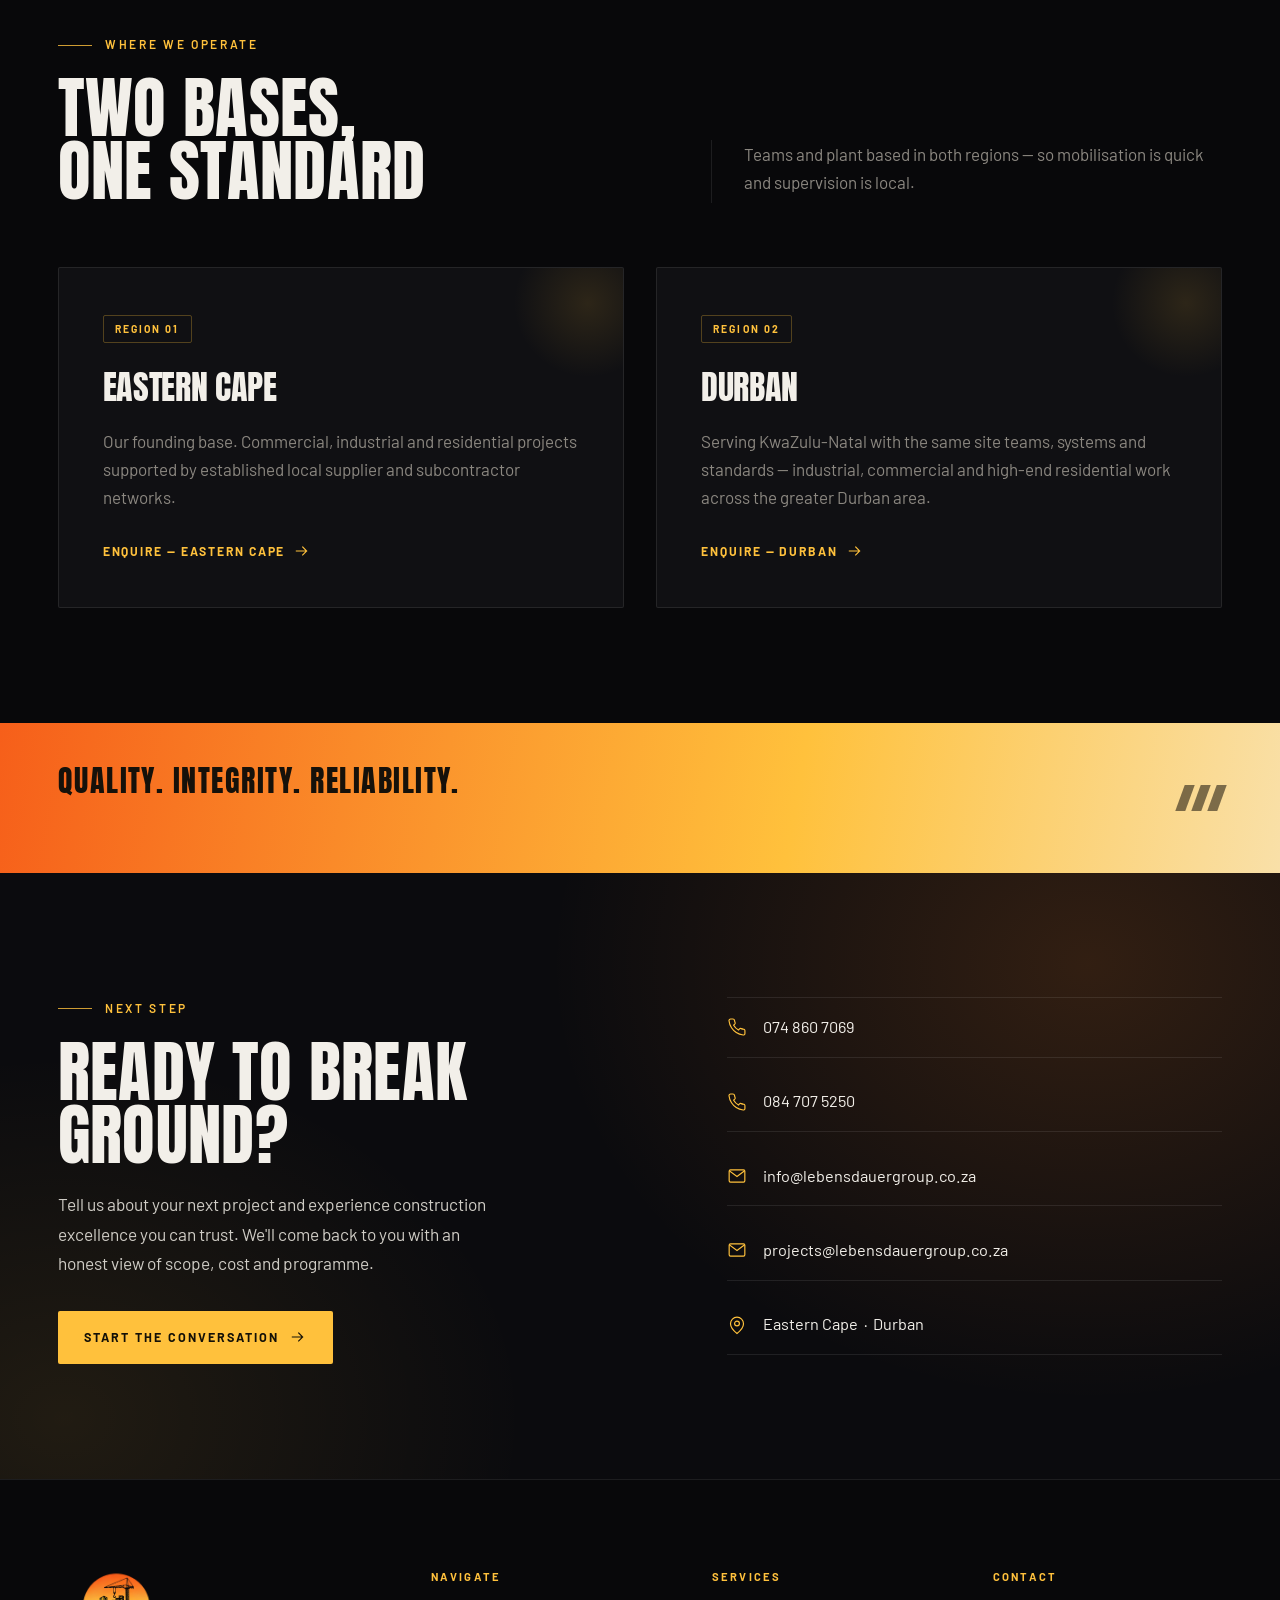
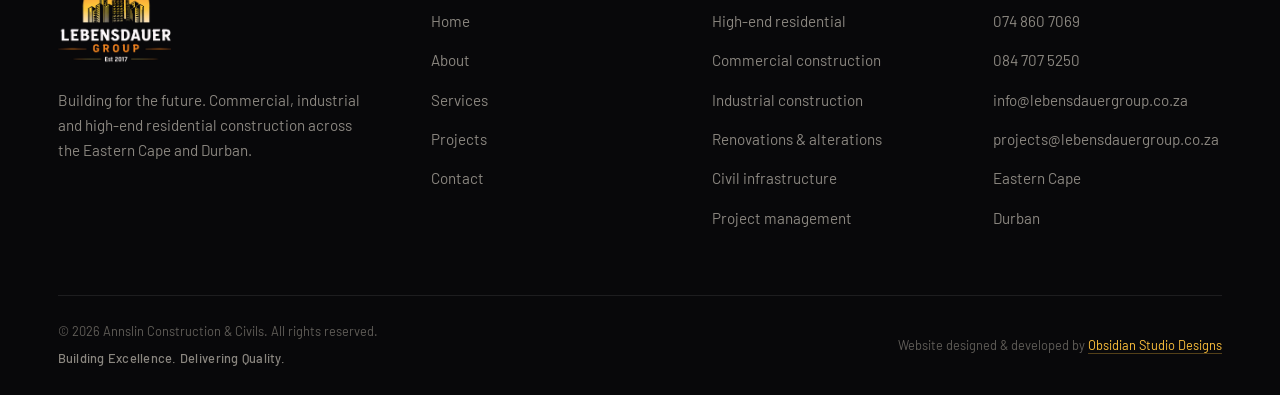
==== commit 6904a8cd: "Add a Projects page with a full gallery and lightbox - New projects.html carrying all 22 usable phot" ====
--- a/index.html
+++ b/index.html
@@ -63,6 +63,7 @@
       <a class="nav__link" href="index.html" aria-current="page">Home</a>
       <a class="nav__link" href="about.html">About</a>
       <a class="nav__link" href="services.html">Services</a>
+      <a class="nav__link" href="projects.html">Projects</a>
       <a class="nav__link" href="contact.html">Contact</a>
     </nav>
 
@@ -85,7 +86,8 @@
     <a class="drawer__link" href="index.html" aria-current="page"><span>01</span> Home</a>
     <a class="drawer__link" href="about.html"><span>02</span> About</a>
     <a class="drawer__link" href="services.html"><span>03</span> Services</a>
-    <a class="drawer__link" href="contact.html"><span>04</span> Contact</a>
+    <a class="drawer__link" href="projects.html"><span>04</span> Projects</a>
+    <a class="drawer__link" href="contact.html"><span>05</span> Contact</a>
   </nav>
 
   <div class="drawer__foot">
@@ -362,6 +364,13 @@
         <figcaption><em>Development</em>Multi-unit residential</figcaption>
       </figure>
     </div>
+
+    <p style="margin-top:clamp(2rem,4vw,3rem)" data-reveal>
+      <a class="btn btn--ghost" href="projects.html">
+        See all 22 projects
+        <svg width="16" height="16" viewBox="0 0 24 24" aria-hidden="true"><use href="#i-arrow"></use></svg>
+      </a>
+    </p>
   </div>
 </section>
 
@@ -563,6 +572,7 @@
           <li><a href="index.html">Home</a></li>
           <li><a href="about.html">About</a></li>
           <li><a href="services.html">Services</a></li>
+          <li><a href="projects.html">Projects</a></li>
           <li><a href="contact.html">Contact</a></li>
         </ul>
       </div>
--- a/assets/css/main.css
+++ b/assets/css/main.css
@@ -488,6 +488,7 @@
 .drawer.is-open .drawer__link:nth-child(2) { animation-delay: 0.14s; }
 .drawer.is-open .drawer__link:nth-child(3) { animation-delay: 0.2s; }
 .drawer.is-open .drawer__link:nth-child(4) { animation-delay: 0.26s; }
+.drawer.is-open .drawer__link:nth-child(5) { animation-delay: 0.32s; }
 
 .drawer__link[aria-current="page"] { color: var(--amber); }
 
@@ -1356,6 +1357,214 @@
   .gallery { grid-template-columns: minmax(0, 1fr); }
 }
 
+/* Gallery tile that opens the lightbox — a button, so it is focusable by default */
+.tile {
+  position: relative;
+  display: block;
+  width: 100%;
+  margin: 0;
+  padding: 0;
+  overflow: hidden;
+  text-align: left;
+  color: inherit;
+  background: var(--ink-800);
+  border: 1px solid var(--hair);
+  border-radius: 2px;
+  cursor: zoom-in;
+}
+
+.tile img {
+  display: block;
+  width: 100%;
+  height: auto;
+  aspect-ratio: 4 / 3;
+  object-fit: cover;
+  filter: saturate(0.92) contrast(1.04);
+  transition: transform 0.9s var(--ease), filter 0.5s var(--ease);
+}
+
+.tile:hover img,
+.tile:focus-visible img {
+  transform: scale(1.05);
+  filter: saturate(1) contrast(1.04);
+}
+
+.tile__cap {
+  position: absolute;
+  inset: auto 0 0 0;
+  padding: 1.6rem 1.1rem 1rem;
+  background: linear-gradient(transparent, rgba(6, 6, 8, 0.94));
+  font-family: var(--display);
+  font-size: 1rem;
+  letter-spacing: 0.03em;
+  text-transform: uppercase;
+  color: var(--paper);
+}
+
+.tile__cap em {
+  display: block;
+  margin-bottom: 0.3rem;
+  font-family: var(--sans);
+  font-style: normal;
+  font-size: 0.64rem;
+  font-weight: 700;
+  letter-spacing: 0.2em;
+  color: var(--amber);
+}
+
+.tile__zoom {
+  position: absolute;
+  top: 0.7rem;
+  right: 0.7rem;
+  display: grid;
+  place-items: center;
+  width: 34px;
+  height: 34px;
+  background: rgba(8, 8, 10, 0.65);
+  border: 1px solid var(--hair-strong);
+  border-radius: 2px;
+  color: var(--amber);
+  opacity: 0;
+  transform: translateY(-5px);
+  transition: opacity 0.35s var(--ease), transform 0.35s var(--ease);
+}
+
+.tile:hover .tile__zoom,
+.tile:focus-visible .tile__zoom { opacity: 1; transform: none; }
+
+/* --------------------------------------------------------------------------
+   Lightbox
+   -------------------------------------------------------------------------- */
+.lightbox {
+  position: fixed;
+  inset: 0;
+  z-index: 600;
+  display: grid;
+  grid-template-rows: auto minmax(0, 1fr) auto;
+  background: rgba(4, 4, 6, 0.97);
+  backdrop-filter: blur(8px);
+  -webkit-backdrop-filter: blur(8px);
+  opacity: 0;
+  visibility: hidden;
+  transition: opacity 0.3s var(--ease), visibility 0s linear 0.3s;
+}
+
+.lightbox.is-open {
+  opacity: 1;
+  visibility: visible;
+  transition-delay: 0s;
+}
+
+.lightbox__bar {
+  display: flex;
+  align-items: center;
+  justify-content: space-between;
+  gap: 1rem;
+  padding: 1rem clamp(1rem, 3vw, 2rem);
+  border-bottom: 1px solid var(--hair);
+}
+
+.lightbox__count {
+  font-size: 0.72rem;
+  font-weight: 700;
+  letter-spacing: 0.2em;
+  text-transform: uppercase;
+  color: var(--muted);
+}
+
+.lightbox__btn {
+  display: grid;
+  place-items: center;
+  width: 46px;
+  height: 46px;
+  background: transparent;
+  border: 1px solid var(--hair-strong);
+  border-radius: 2px;
+  color: var(--paper);
+  cursor: pointer;
+  transition: border-color 0.3s var(--ease), color 0.3s var(--ease),
+    background 0.3s var(--ease);
+}
+
+.lightbox__btn:hover {
+  border-color: var(--amber);
+  color: var(--amber);
+  background: rgba(255, 193, 60, 0.06);
+}
+
+/* Flex, not grid: a centred grid item treats its area as indefinite, so
+   max-height:100% never resolves and tall portraits overflow the viewport. */
+.lightbox__stage {
+  position: relative;
+  display: flex;
+  align-items: center;
+  justify-content: center;
+  min-height: 0;
+  overflow: hidden;
+  margin: 0;
+  padding: clamp(0.75rem, 2vw, 1.5rem) clamp(0.75rem, 8vw, 5.5rem);
+}
+
+.lightbox__stage img {
+  max-width: 100%;
+  max-height: 100%;
+  width: auto;
+  height: auto;
+  object-fit: contain;
+  border: 1px solid var(--hair);
+  opacity: 0;
+  transition: opacity 0.35s var(--ease);
+}
+
+.lightbox__stage img.is-ready { opacity: 1; }
+
+.lightbox__nav {
+  position: absolute;
+  top: 50%;
+  margin-top: -23px;
+}
+
+.lightbox__nav--prev { left: clamp(0.4rem, 2vw, 1.5rem); }
+.lightbox__nav--next { right: clamp(0.4rem, 2vw, 1.5rem); }
+
+.lightbox__foot {
+  padding: 1rem clamp(1rem, 3vw, 2rem) 1.5rem;
+  border-top: 1px solid var(--hair);
+  text-align: center;
+}
+
+.lightbox__sector {
+  display: block;
+  margin-bottom: 0.3rem;
+  font-size: 0.64rem;
+  font-weight: 700;
+  letter-spacing: 0.2em;
+  text-transform: uppercase;
+  color: var(--amber);
+}
+
+.lightbox__title {
+  font-family: var(--display);
+  font-size: clamp(1rem, 2vw, 1.35rem);
+  letter-spacing: 0.03em;
+  text-transform: uppercase;
+  color: var(--paper);
+}
+
+.lightbox__hint {
+  display: block;
+  margin-top: 0.5rem;
+  font-size: 0.7rem;
+  letter-spacing: 0.14em;
+  text-transform: uppercase;
+  color: var(--faint);
+}
+
+@media (max-width: 720px) {
+  .lightbox__nav { display: none; }
+  .lightbox__hint { display: none; }
+}
+
 .feature {
   border: 1px solid var(--hair);
   border-radius: 2px;
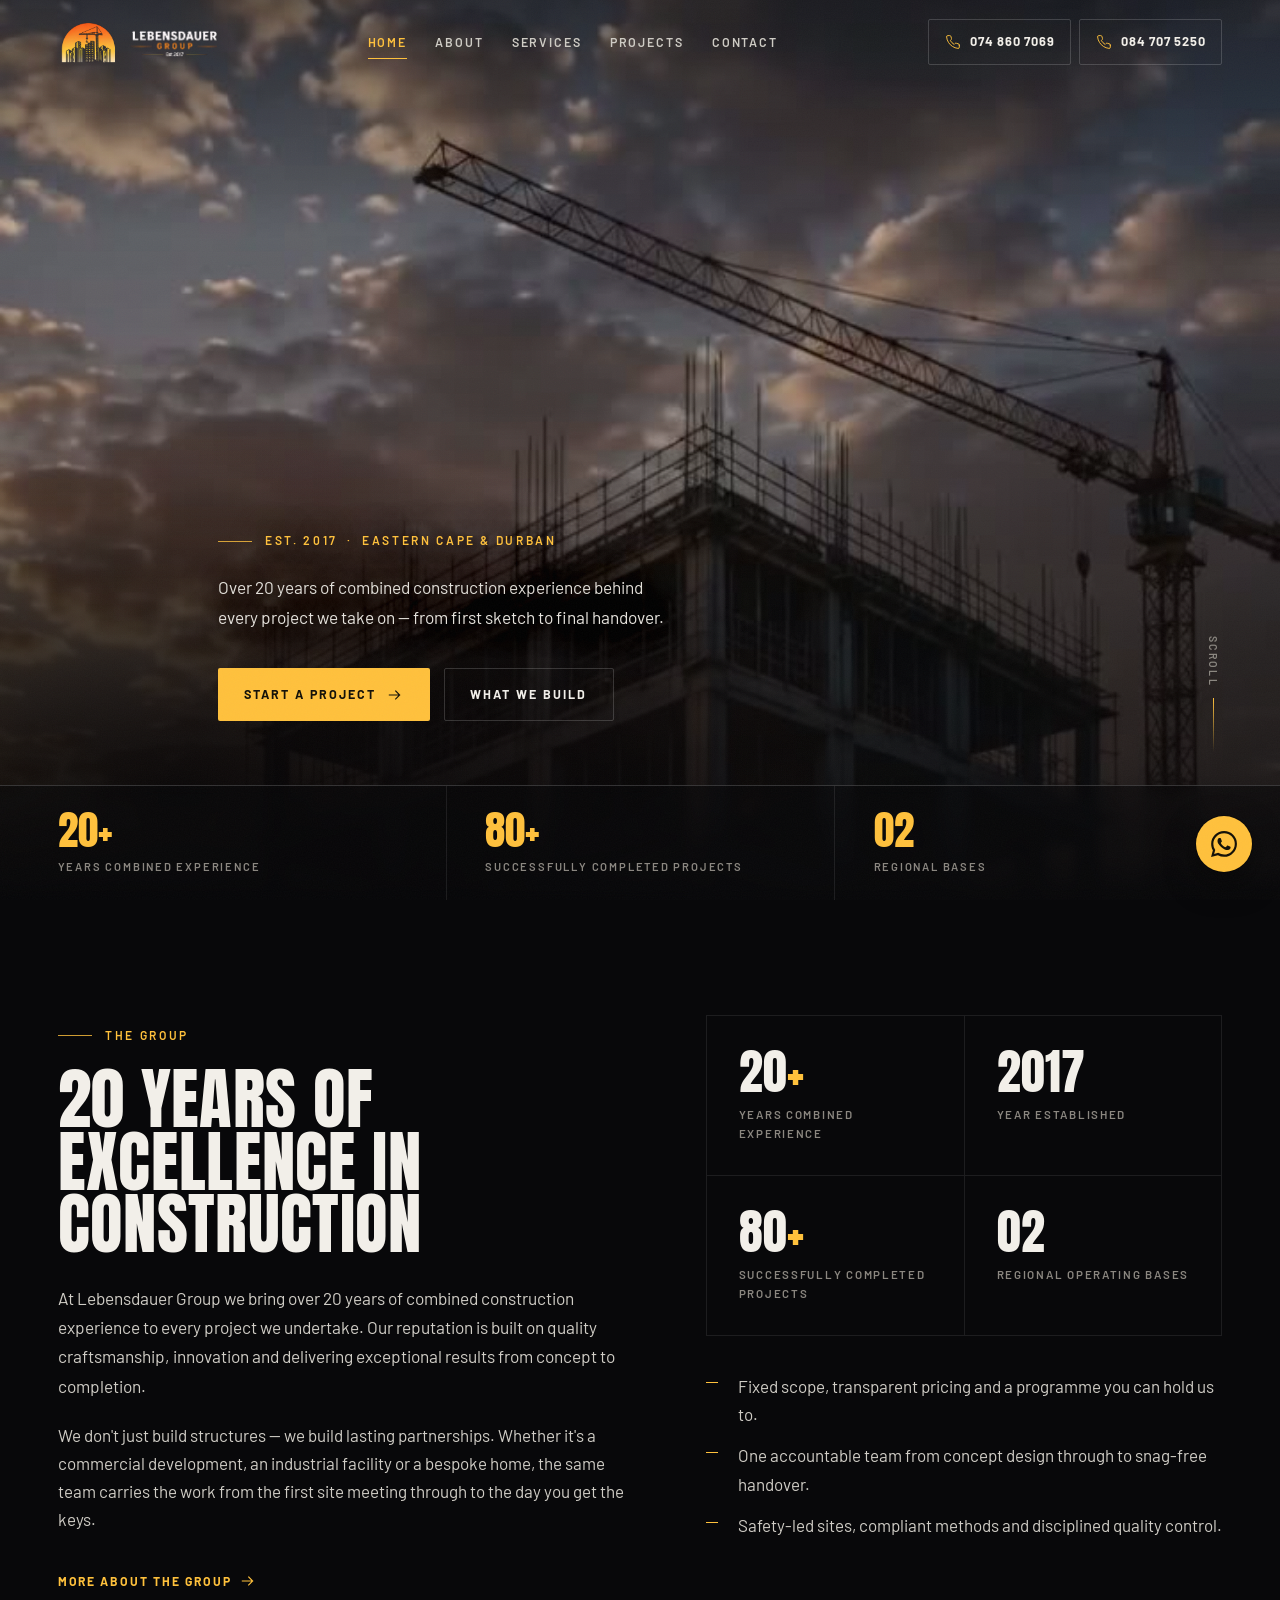
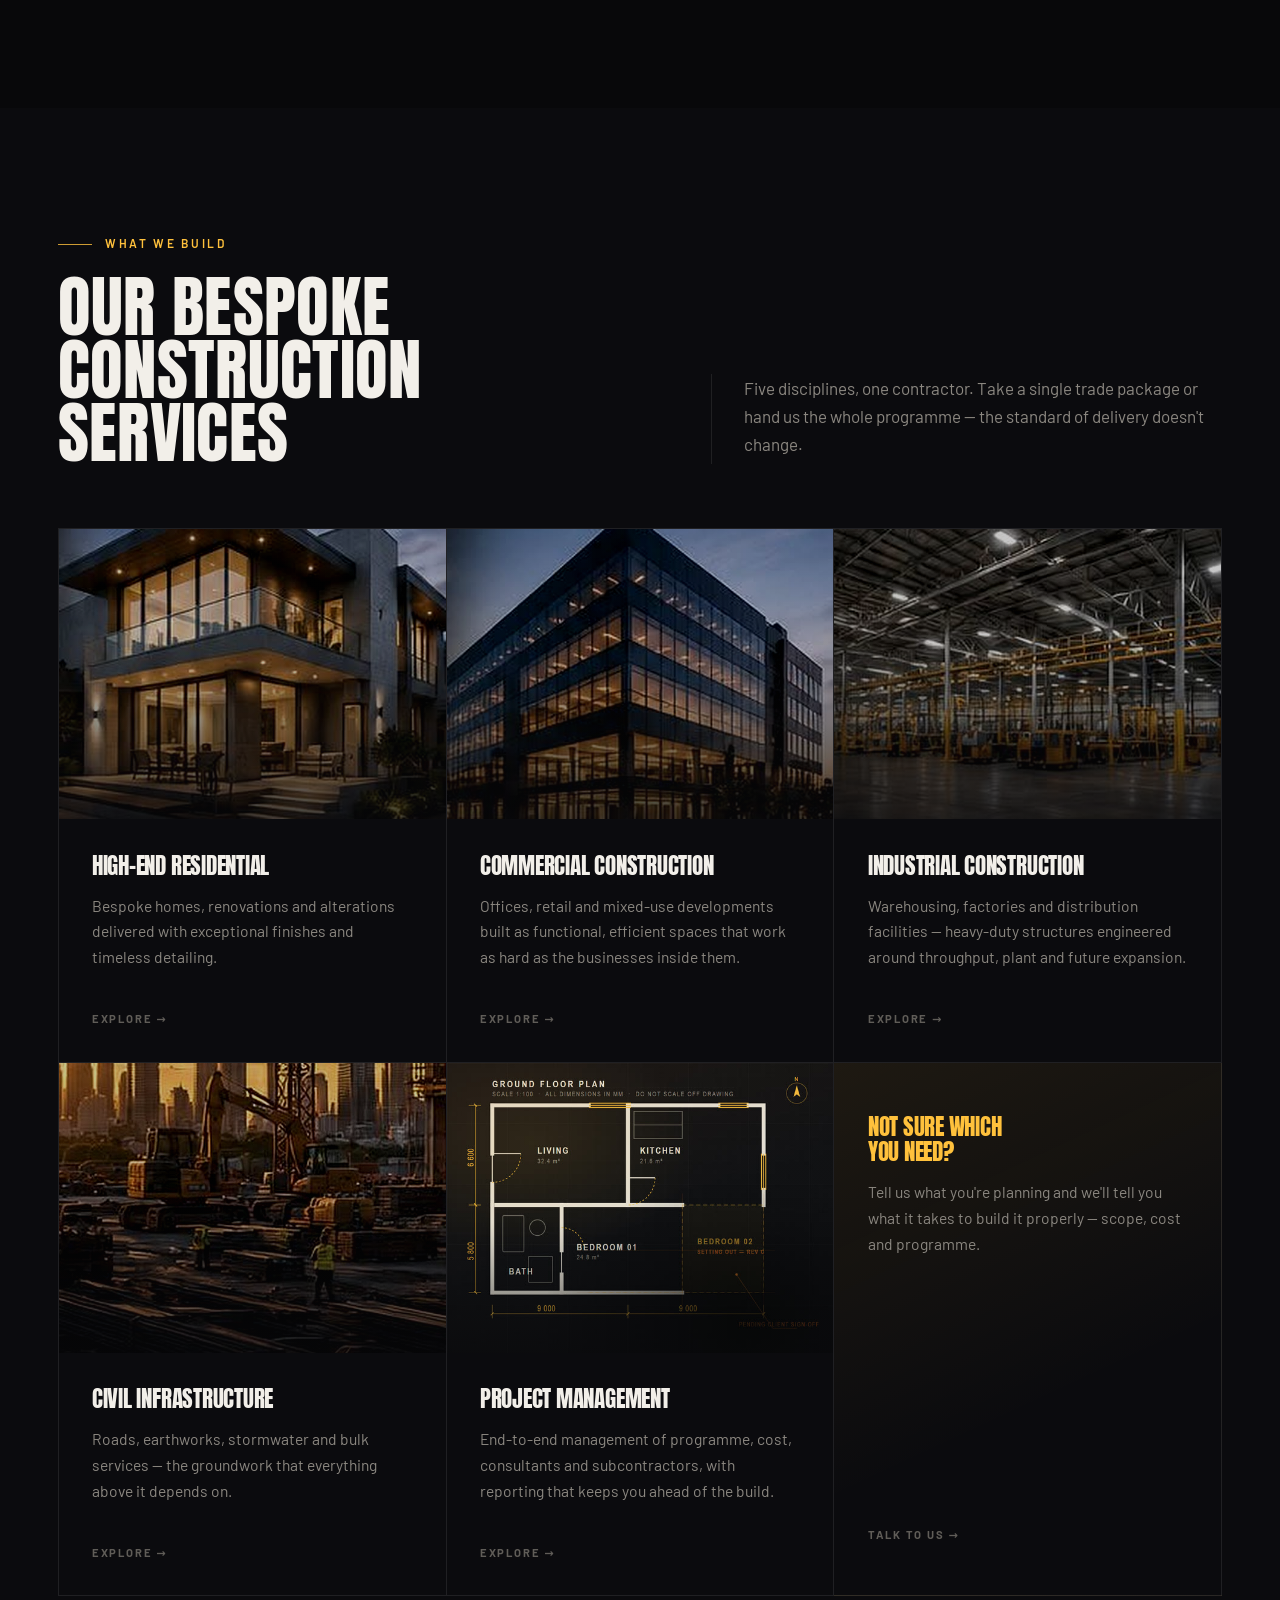
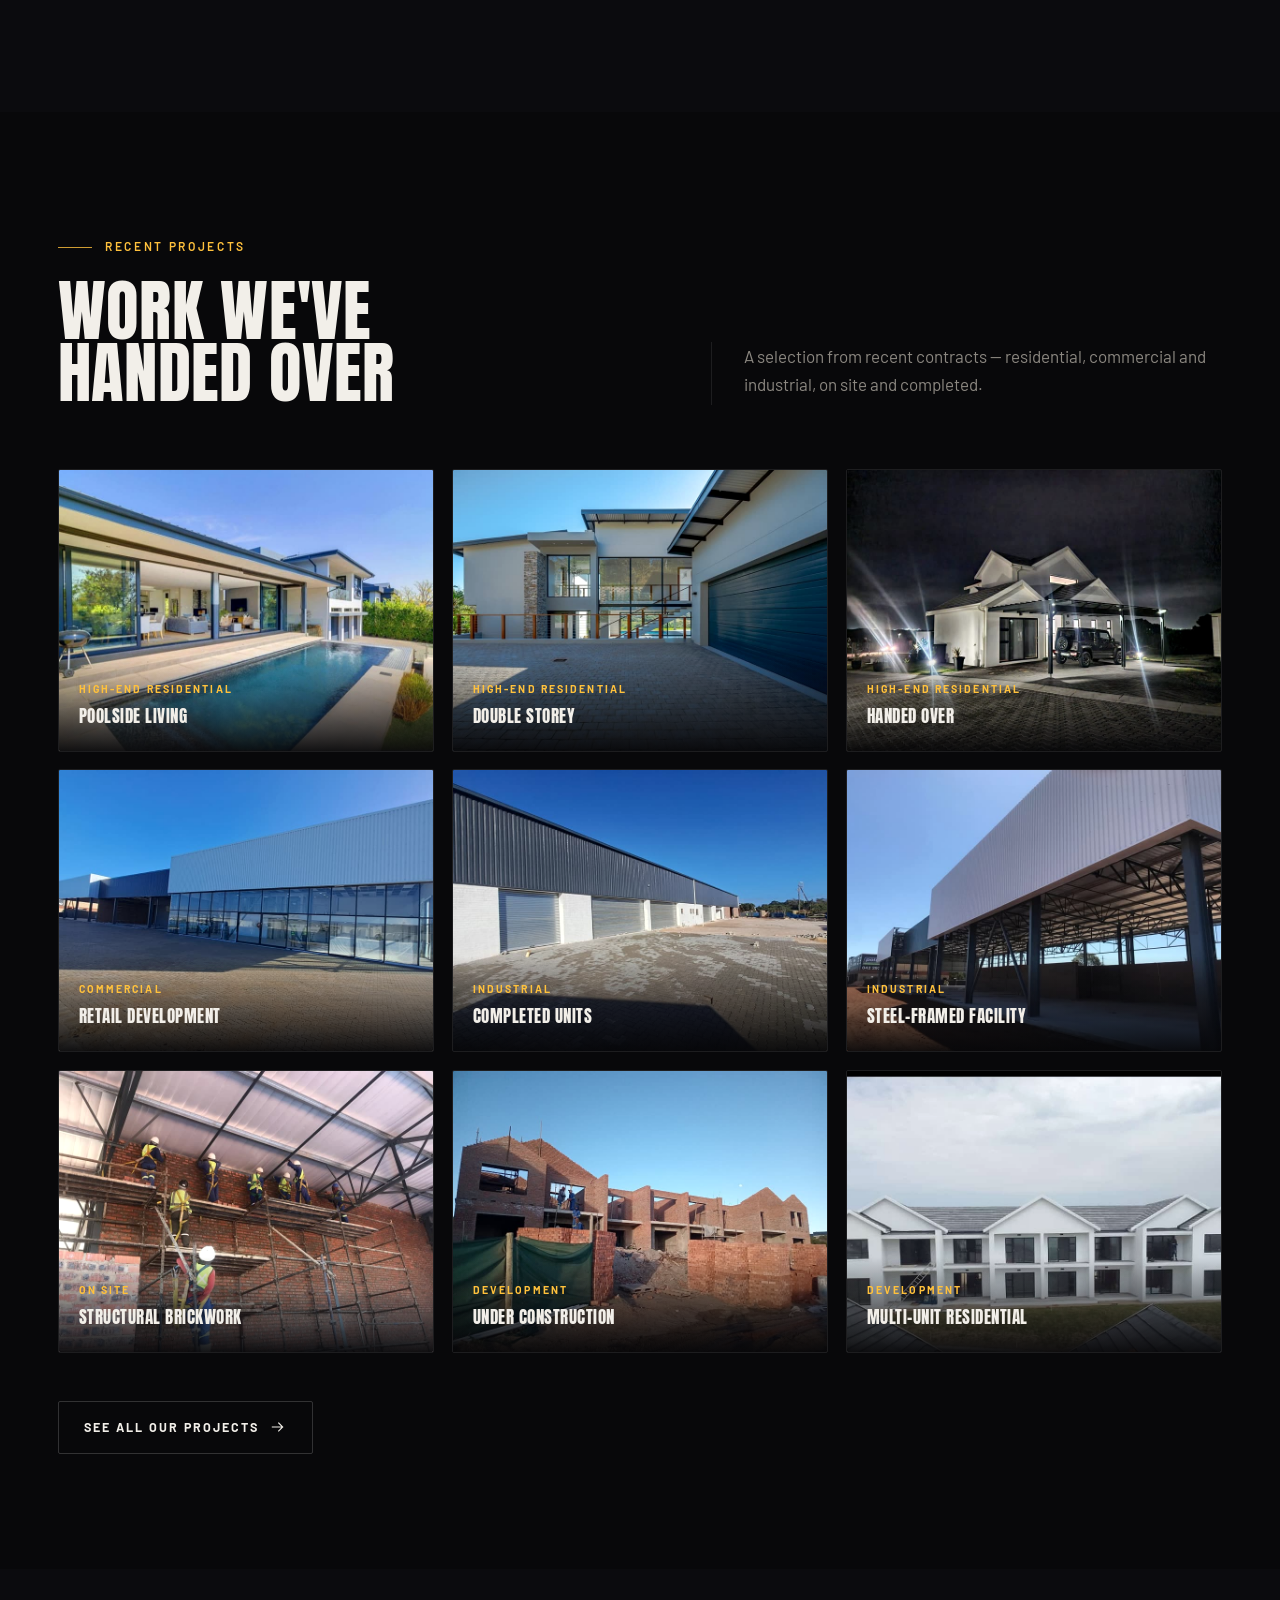
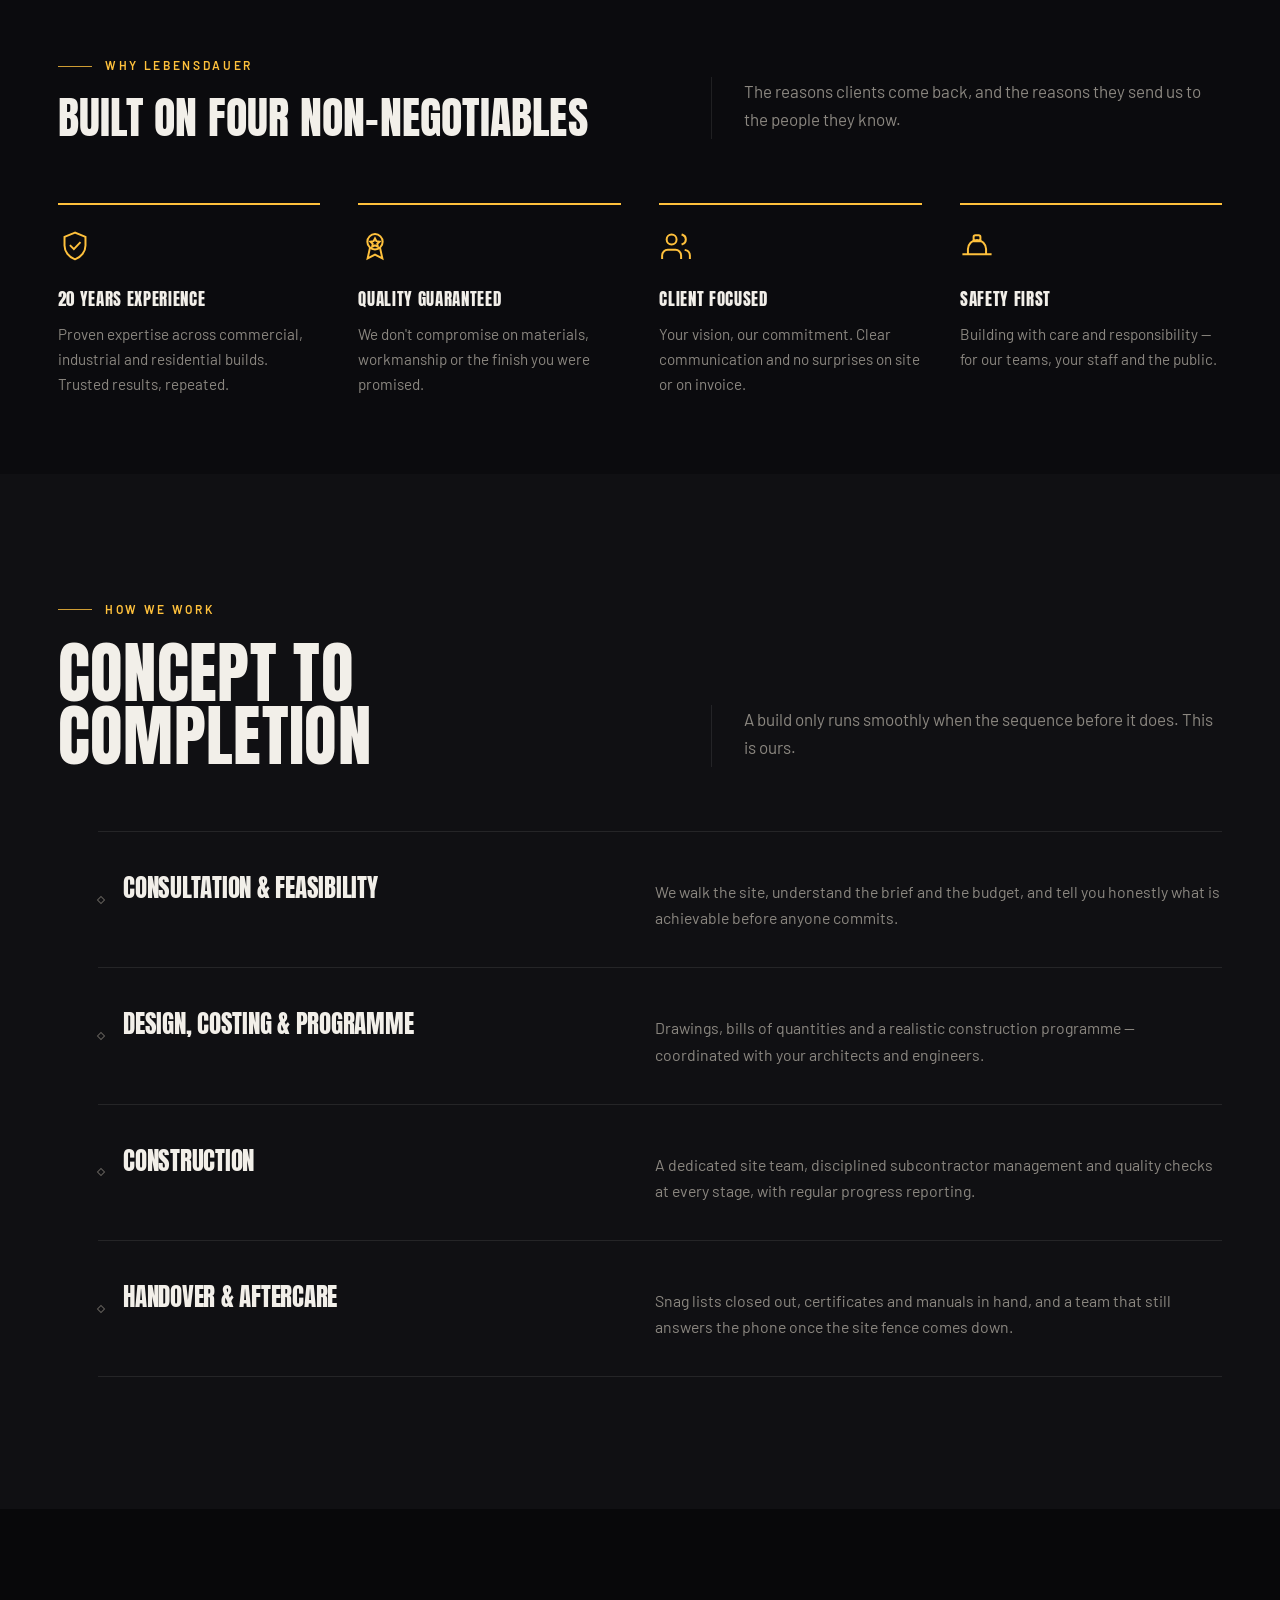
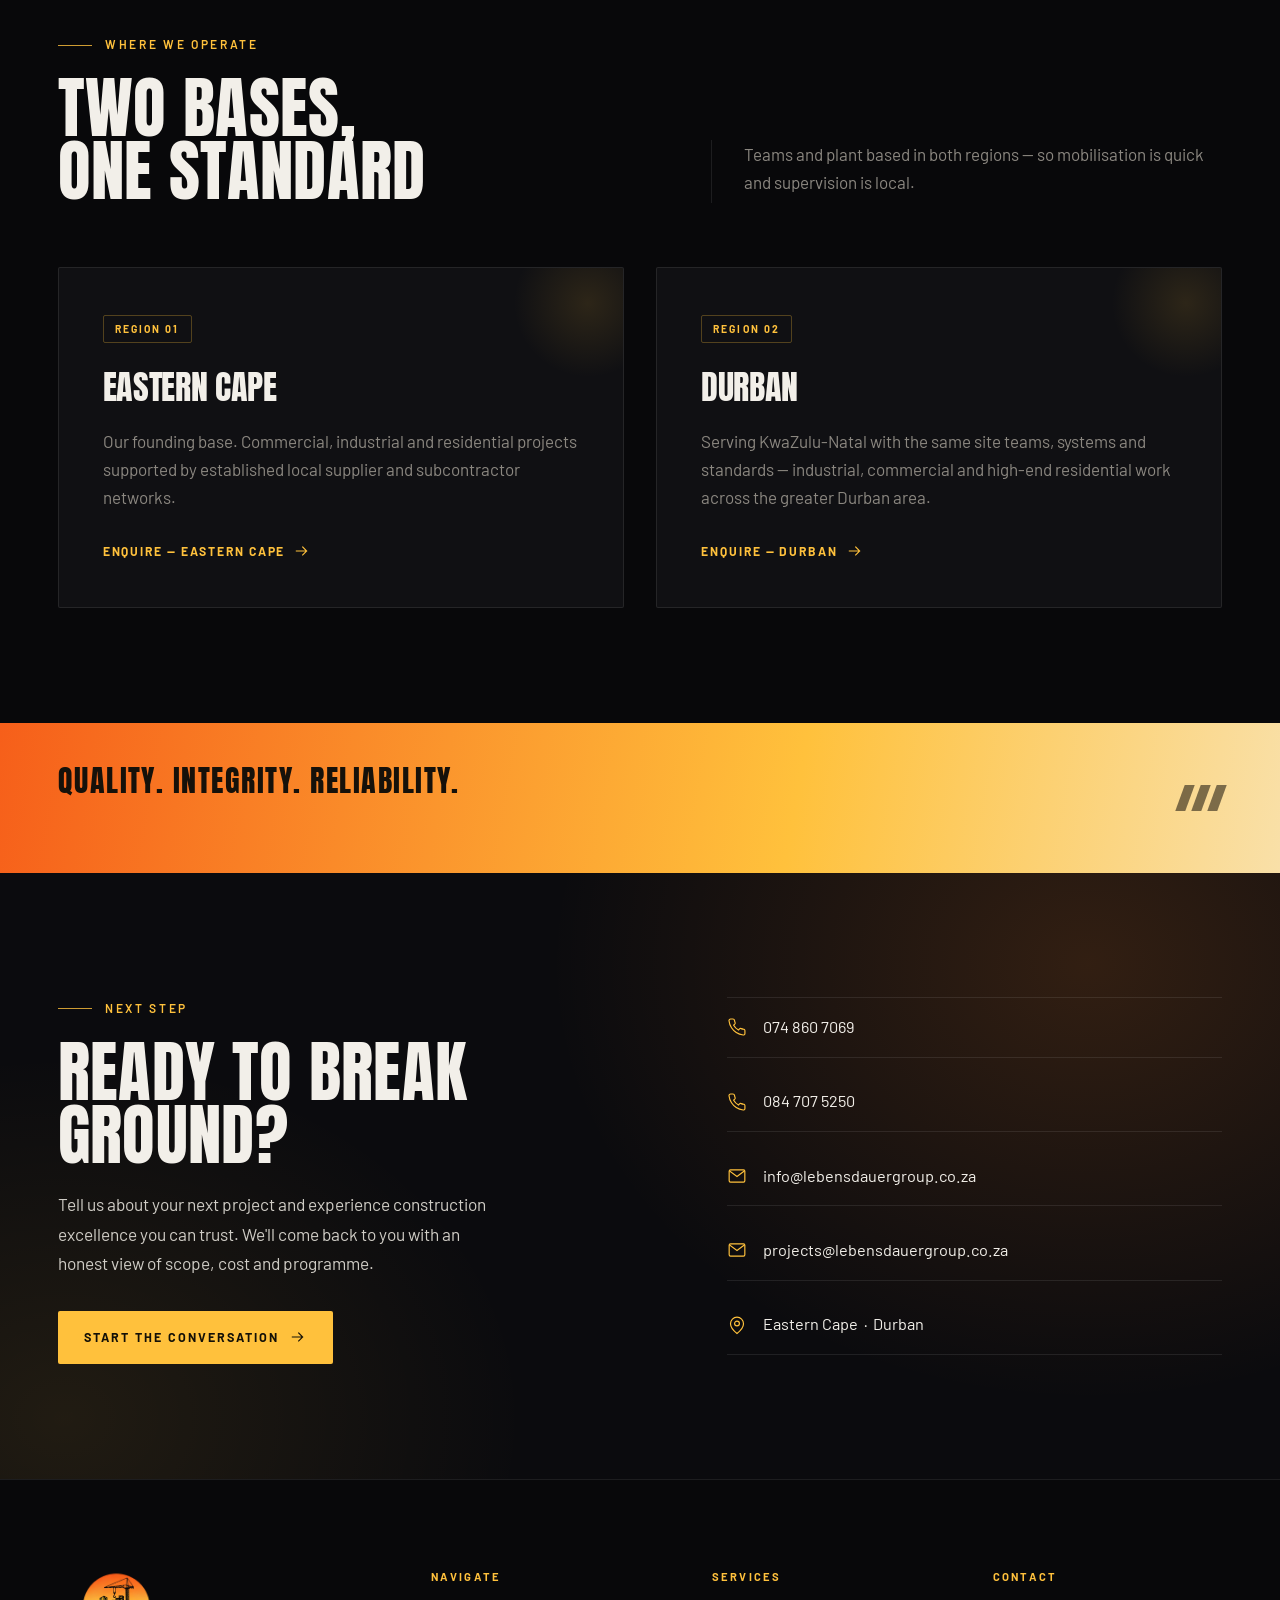
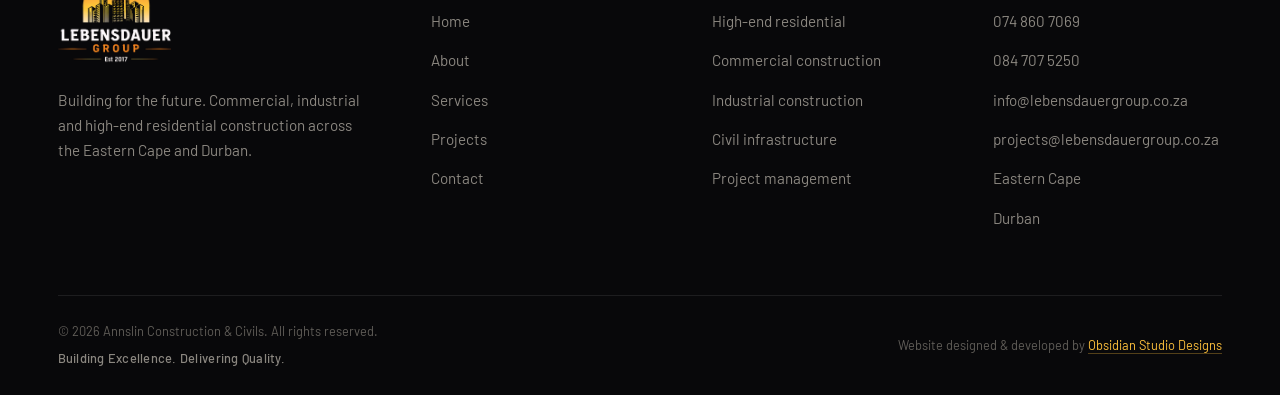
==== commit ba520fb6: "Categorise projects, add a second phone button, rework services - Projects page now groups the work " ====
--- a/index.html
+++ b/index.html
@@ -67,10 +67,16 @@
       <a class="nav__link" href="contact.html">Contact</a>
     </nav>
 
-    <a class="masthead__cta" href="tel:+27748607069">
-      <svg width="16" height="16" viewBox="0 0 24 24" aria-hidden="true"><use href="#i-phone"></use></svg>
-      074 860 7069
-    </a>
+    <div class="masthead__ctas">
+      <a class="masthead__cta" href="tel:+27748607069">
+        <svg width="16" height="16" viewBox="0 0 24 24" aria-hidden="true"><use href="#i-phone"></use></svg>
+        074 860 7069
+      </a>
+      <a class="masthead__cta masthead__cta--alt" href="tel:+27847075250">
+        <svg width="16" height="16" viewBox="0 0 24 24" aria-hidden="true"><use href="#i-phone"></use></svg>
+        084 707 5250
+      </a>
+    </div>
 
     <button class="burger" type="button" data-burger aria-expanded="false" aria-controls="drawer" aria-label="Open menu">
       <span class="burger__bar"></span>
@@ -154,8 +160,8 @@
         <span class="tick__label">Years combined experience</span>
       </div>
       <div class="tick">
-        <span class="tick__num">06</span>
-        <span class="tick__label">Construction disciplines</span>
+        <span class="tick__num">80+</span>
+        <span class="tick__label">Successfully completed projects</span>
       </div>
       <div class="tick">
         <span class="tick__num">02</span>
@@ -200,8 +206,8 @@
           <span class="fact__label">Year established</span>
         </li>
         <li class="fact">
-          <span class="fact__num">06</span>
-          <span class="fact__label">Bespoke service lines</span>
+          <span class="fact__num">80<em>+</em></span>
+          <span class="fact__label">Successfully completed projects</span>
         </li>
         <li class="fact">
           <span class="fact__num">02</span>
@@ -228,7 +234,7 @@
       </div>
       <div class="section-head__aside">
         <p class="muted" style="margin:0">
-          Six disciplines, one contractor. Take a single trade package or hand us the whole
+          Five disciplines, one contractor. Take a single trade package or hand us the whole
           programme — the standard of delivery doesn't change.
         </p>
       </div>
@@ -242,7 +248,7 @@
         </figure>
         <div class="service__body">
           <h3>High-end residential</h3>
-          <p>Bespoke homes delivered with exceptional finishes and timeless detailing, built to the drawings you fell in love with.</p>
+          <p>Bespoke homes, renovations and alterations delivered with exceptional finishes and timeless detailing.</p>
           <span class="service__link">Explore →</span>
         </div>
       </li>
@@ -272,18 +278,6 @@
       </li>
 
       <li class="service">
-        <a class="service__hit" href="services.html#renovations" aria-label="Renovations and alterations"></a>
-        <figure class="service__shot">
-          <img src="assets/img/work-renovations.jpg" alt="Reinforced concrete frame wrapped in scaffolding during structural alterations" width="640" height="480" loading="lazy" decoding="async">
-        </figure>
-        <div class="service__body">
-          <h3>Renovations &amp; alterations</h3>
-          <p>Revitalising existing buildings with precision — structural alterations, extensions and refurbishments on live, occupied sites.</p>
-          <span class="service__link">Explore →</span>
-        </div>
-      </li>
-
-      <li class="service">
         <a class="service__hit" href="services.html#civil" aria-label="Civil infrastructure works"></a>
         <figure class="service__shot">
           <img src="assets/img/work-civil.jpg" alt="Excavators and earthmoving plant working a site laydown at golden hour" width="640" height="480" loading="lazy" decoding="async">
@@ -306,6 +300,15 @@
           <span class="service__link">Explore →</span>
         </div>
       </li>
+
+      <li class="service service--cta">
+        <a class="service__hit" href="contact.html" aria-label="Talk to us about your project"></a>
+        <div class="service__body">
+          <h3>Not sure which<br>you need?</h3>
+          <p>Tell us what you're planning and we'll tell you what it takes to build it properly — scope, cost and programme.</p>
+          <span class="service__link">Talk to us →</span>
+        </div>
+      </li>
     </ul>
   </div>
 </section>
@@ -367,7 +370,7 @@
 
     <p style="margin-top:clamp(2rem,4vw,3rem)" data-reveal>
       <a class="btn btn--ghost" href="projects.html">
-        See all 22 projects
+        See all our projects
         <svg width="16" height="16" viewBox="0 0 24 24" aria-hidden="true"><use href="#i-arrow"></use></svg>
       </a>
     </p>
@@ -583,7 +586,6 @@
           <li><a href="services.html#residential">High-end residential</a></li>
           <li><a href="services.html#commercial">Commercial construction</a></li>
           <li><a href="services.html#industrial">Industrial construction</a></li>
-          <li><a href="services.html#renovations">Renovations &amp; alterations</a></li>
           <li><a href="services.html#civil">Civil infrastructure</a></li>
           <li><a href="services.html#management">Project management</a></li>
         </ul>
--- a/assets/css/main.css
+++ b/assets/css/main.css
@@ -380,11 +380,18 @@
 .nav__link[aria-current="page"]::after { transform: scaleX(1); }
 .nav__link[aria-current="page"] { color: var(--amber); }
 
+.masthead__ctas {
+  display: flex;
+  align-items: center;
+  gap: 0.5rem;
+  flex: none;
+}
+
 .masthead__cta {
   display: inline-flex;
   align-items: center;
-  gap: 0.6rem;
-  padding: 0.7rem 1.2rem;
+  gap: 0.55rem;
+  padding: 0.7rem 1rem;
   border: 1px solid var(--hair-strong);
   border-radius: 2px;
   font-size: 0.8rem;
@@ -397,6 +404,12 @@
 .masthead__cta svg { color: var(--amber); flex: none; }
 .masthead__cta:hover { border-color: var(--amber); color: var(--amber); }
 .masthead__cta:hover svg { color: inherit; }
+
+/* Second number drops out first when the bar gets tight — it is still in the
+   drawer, the CTA blocks and the footer. */
+@media (max-width: 1180px) {
+  .masthead__cta--alt { display: none; }
+}
 
 /* Burger */
 .burger {
@@ -836,6 +849,18 @@
   z-index: 2;
 }
 
+/* Fills the sixth cell of the services grid and gives the row somewhere to go */
+.service--cta {
+  background: linear-gradient(155deg, rgba(255, 193, 60, 0.08), transparent 62%);
+}
+
+.service--cta .service__body {
+  justify-content: center;
+  padding-block: clamp(2.25rem, 4vw, 3.25rem);
+}
+
+.service--cta h3 { color: var(--amber); }
+
 /* --------------------------------------------------------------------------
    10. Pillars
    -------------------------------------------------------------------------- */
@@ -1357,6 +1382,95 @@
   .gallery { grid-template-columns: minmax(0, 1fr); }
 }
 
+/* Selectable project categories */
+.cats {
+  display: grid;
+  grid-template-columns: repeat(3, minmax(0, 1fr));
+  gap: clamp(0.75rem, 1.6vw, 1.25rem);
+}
+
+.cat {
+  position: relative;
+  display: block;
+  width: 100%;
+  margin: 0;
+  padding: 0;
+  overflow: hidden;
+  text-align: left;
+  color: inherit;
+  background: var(--ink-800);
+  border: 1px solid var(--hair);
+  border-radius: 2px;
+  cursor: pointer;
+  transition: border-color 0.35s var(--ease);
+}
+
+.cat img {
+  display: block;
+  width: 100%;
+  height: auto;
+  aspect-ratio: 16 / 9;
+  object-fit: cover;
+  filter: saturate(0.7) contrast(1.05) brightness(0.5);
+  transition: filter 0.5s var(--ease), transform 0.9s var(--ease);
+}
+
+.cat__body {
+  position: absolute;
+  inset: auto 0 0 0;
+  padding: 1.6rem 1.25rem 1.15rem;
+  background: linear-gradient(transparent, rgba(6, 6, 8, 0.9));
+}
+
+.cat__name {
+  display: block;
+  font-family: var(--display);
+  font-size: clamp(1.15rem, 2.2vw, 1.6rem);
+  letter-spacing: 0.03em;
+  text-transform: uppercase;
+  color: var(--paper);
+}
+
+.cat__count {
+  display: block;
+  margin-top: 0.3rem;
+  font-size: 0.66rem;
+  font-weight: 700;
+  letter-spacing: 0.2em;
+  text-transform: uppercase;
+  color: var(--muted);
+  transition: color 0.35s var(--ease);
+}
+
+.cat:hover { border-color: var(--hair-strong); }
+
+.cat:hover img {
+  filter: saturate(0.95) contrast(1.05) brightness(0.72);
+  transform: scale(1.04);
+}
+
+.cat[aria-selected="true"] { border-color: var(--amber); }
+
+.cat[aria-selected="true"] img {
+  filter: saturate(1) contrast(1.05) brightness(0.88);
+}
+
+.cat[aria-selected="true"] .cat__count { color: var(--amber); }
+
+.cat[aria-selected="true"]::after {
+  content: "";
+  position: absolute;
+  inset: auto 0 0 0;
+  height: 3px;
+  background: var(--amber);
+}
+
+.catpanel[hidden] { display: none; }
+
+@media (max-width: 720px) {
+  .cats { grid-template-columns: minmax(0, 1fr); }
+}
+
 /* Gallery tile that opens the lightbox — a button, so it is focusable by default */
 .tile {
   position: relative;
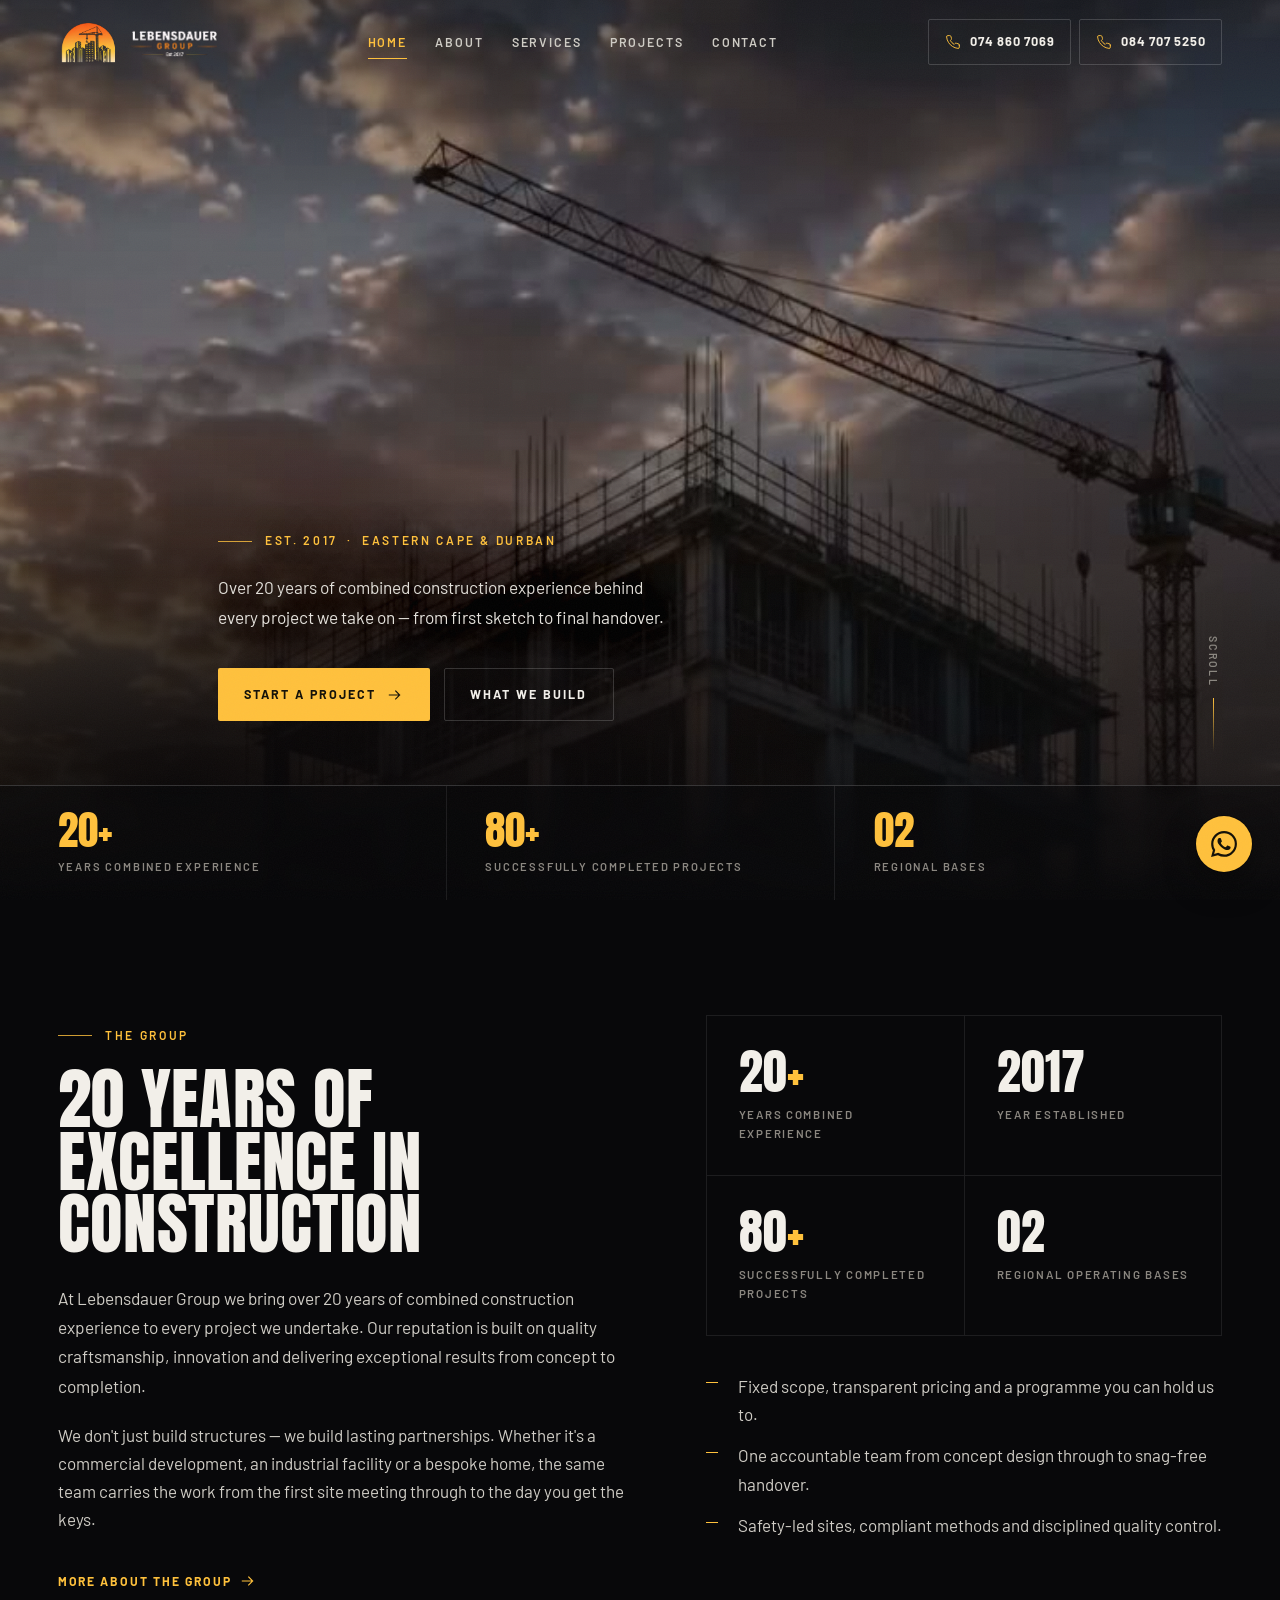
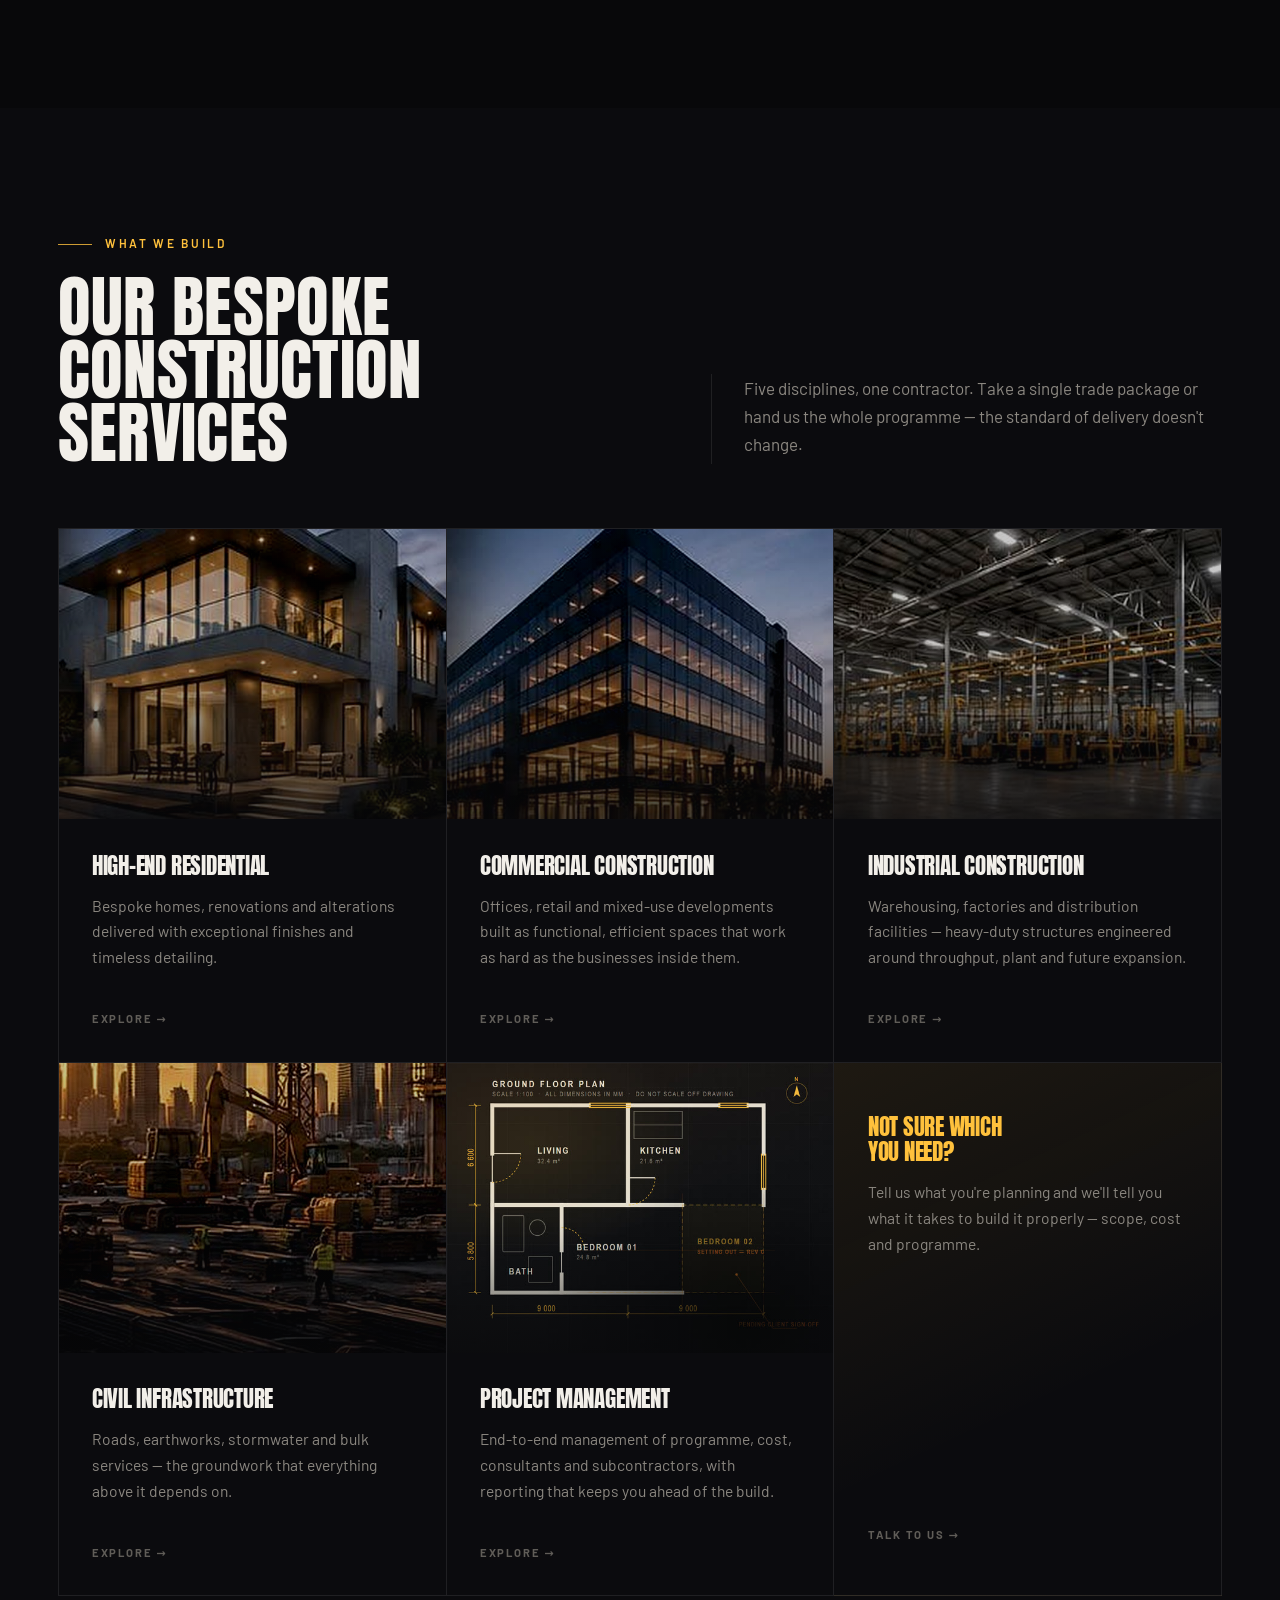
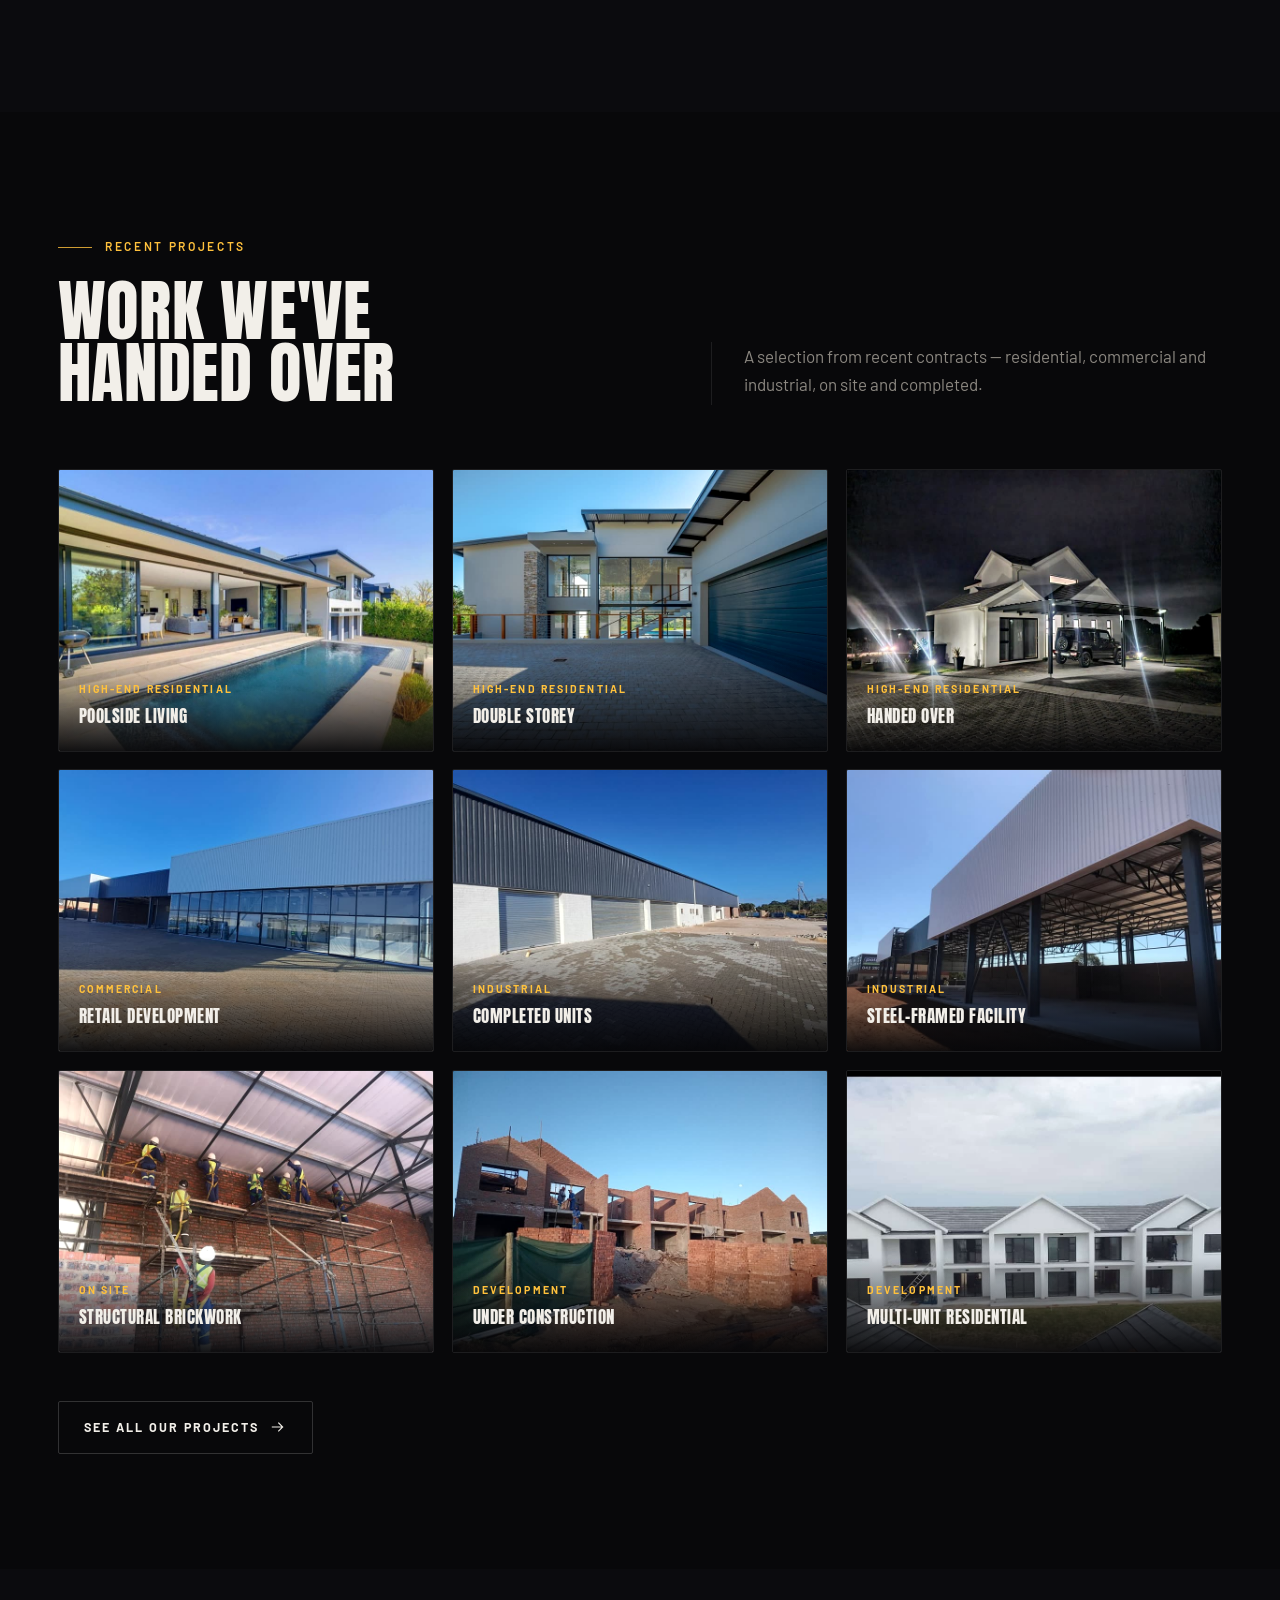
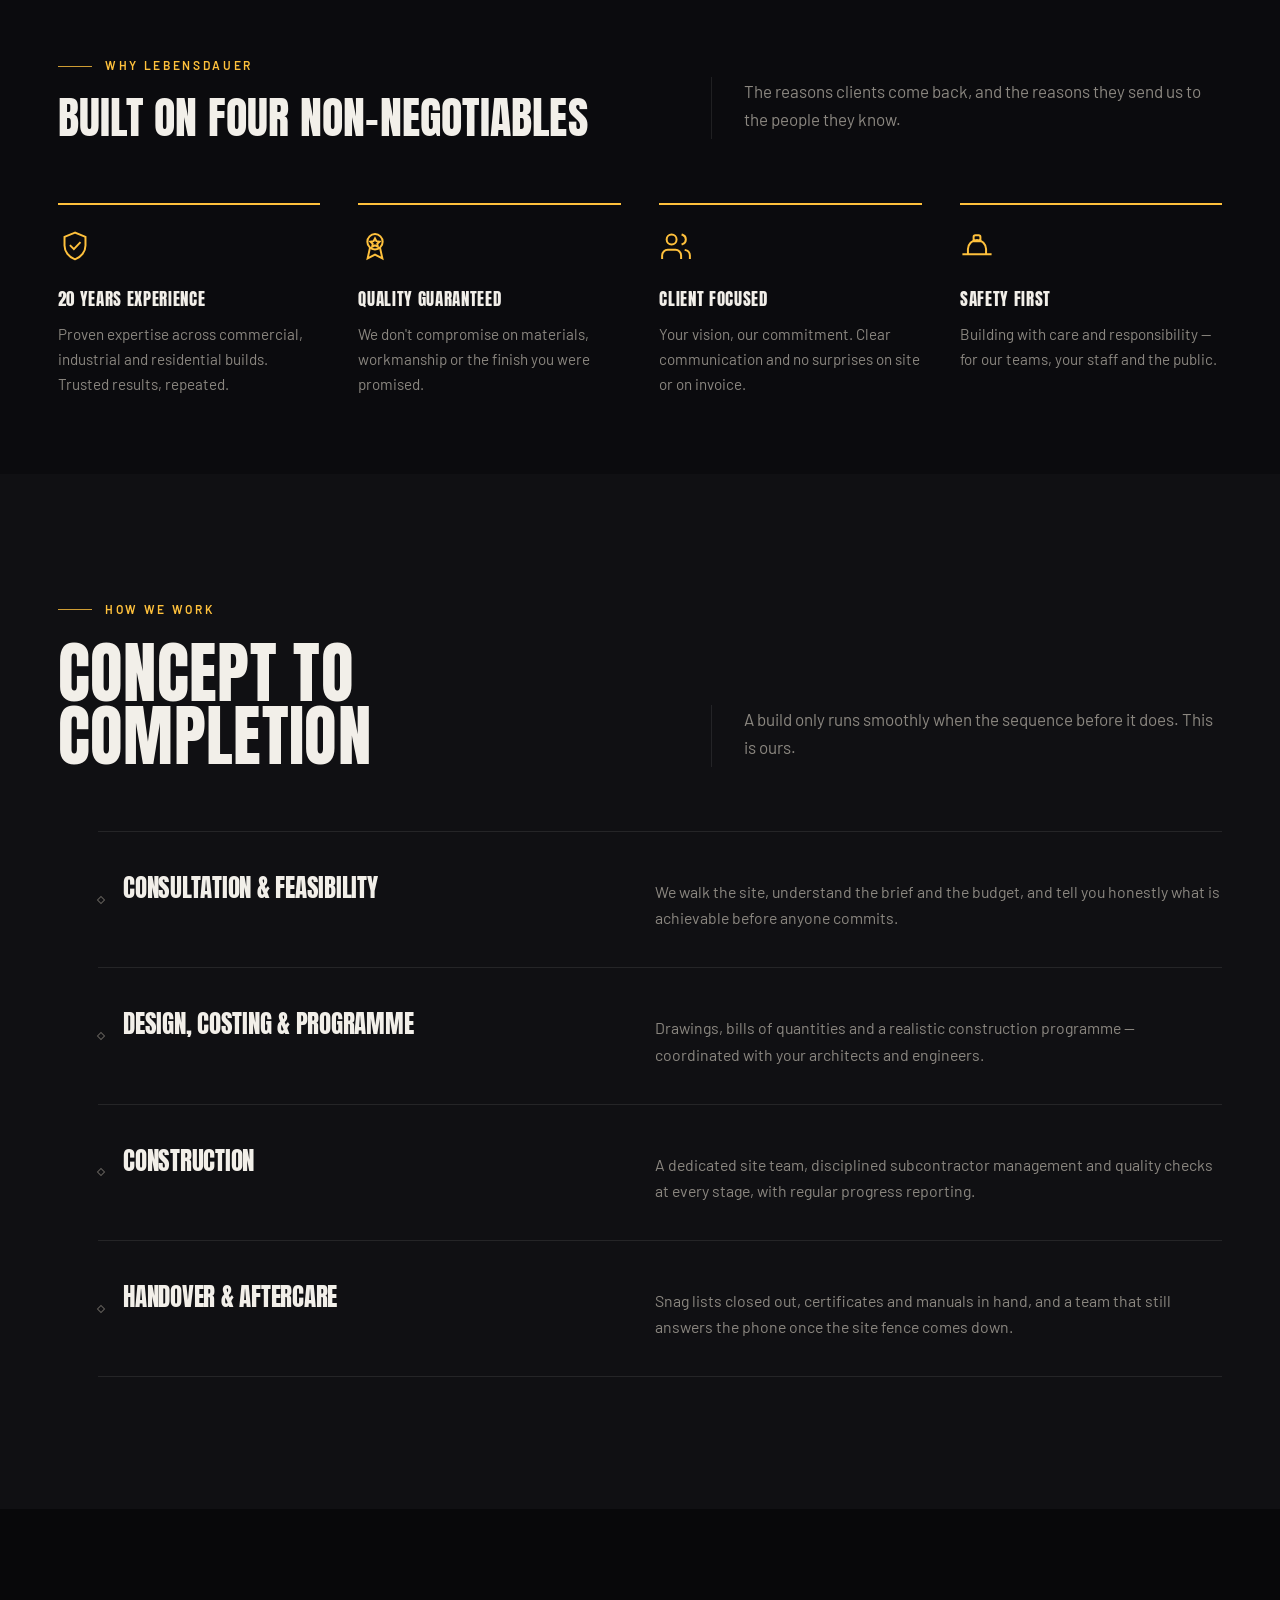
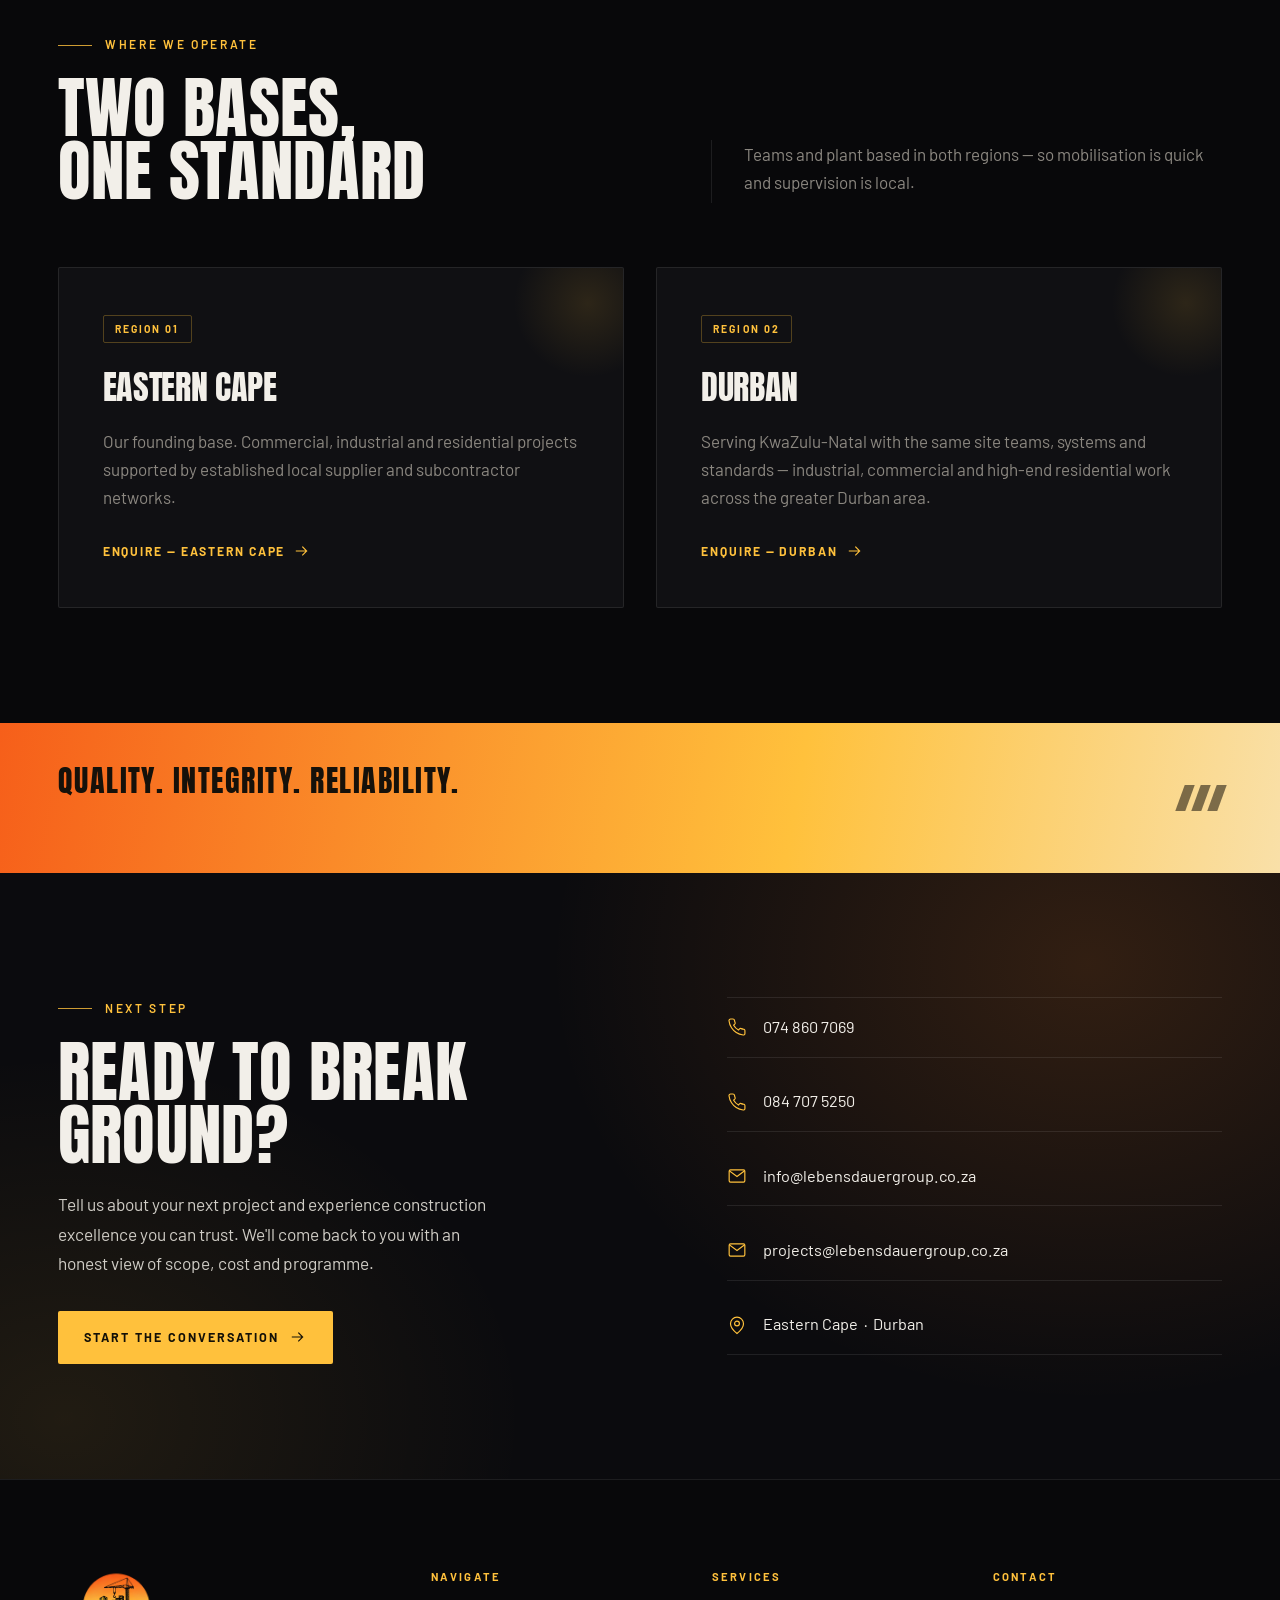
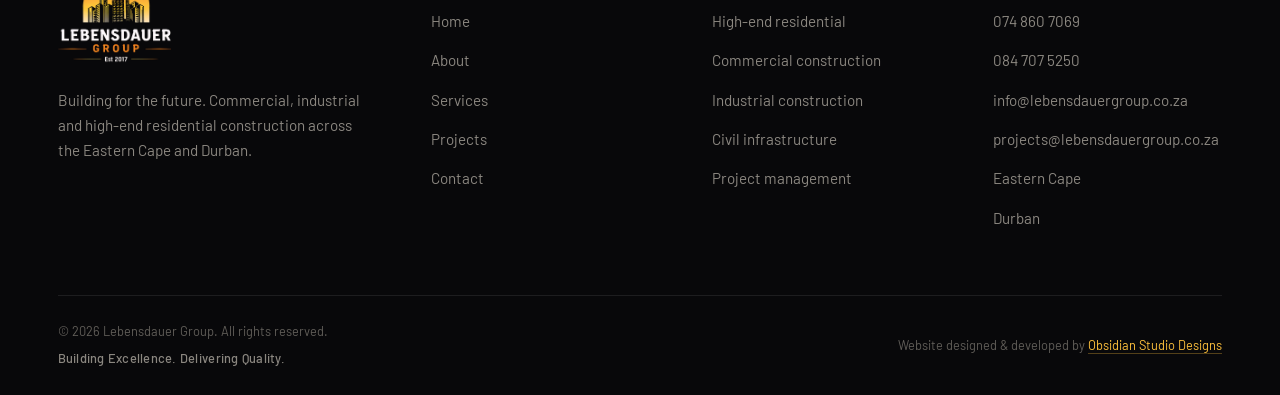
==== commit ae803694: "Correct the footer copyright to Lebensdauer Group The copyright line read "Annslin Construction & Ci" ====
--- a/index.html
+++ b/index.html
@@ -606,7 +606,7 @@
 
     <div class="footer__bar">
       <p class="footer__legal">
-        &copy; <span data-year>2026</span> Annslin Construction &amp; Civils. All rights reserved.
+        &copy; <span data-year>2026</span> Lebensdauer Group. All rights reserved.
         <span class="footer__creed">Building Excellence. Delivering Quality.</span>
       </p>
       <p class="footer__credit">
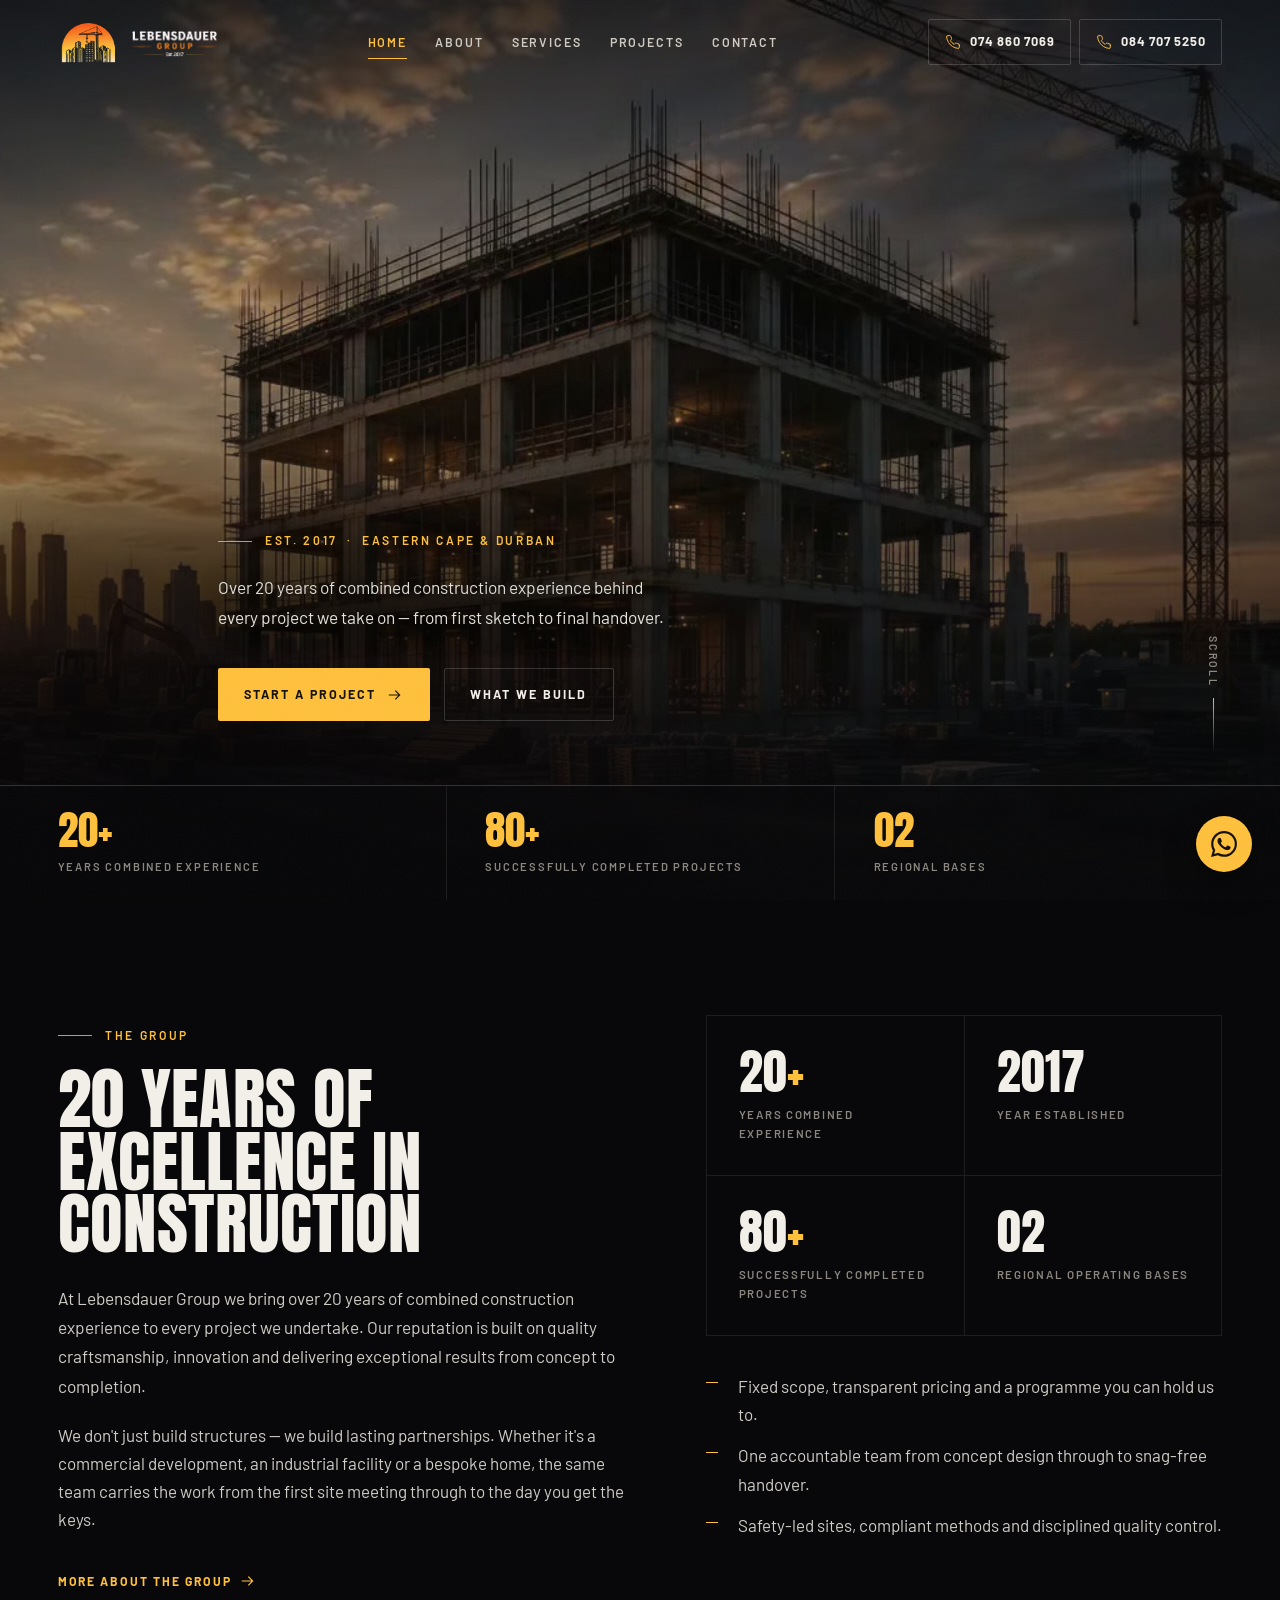
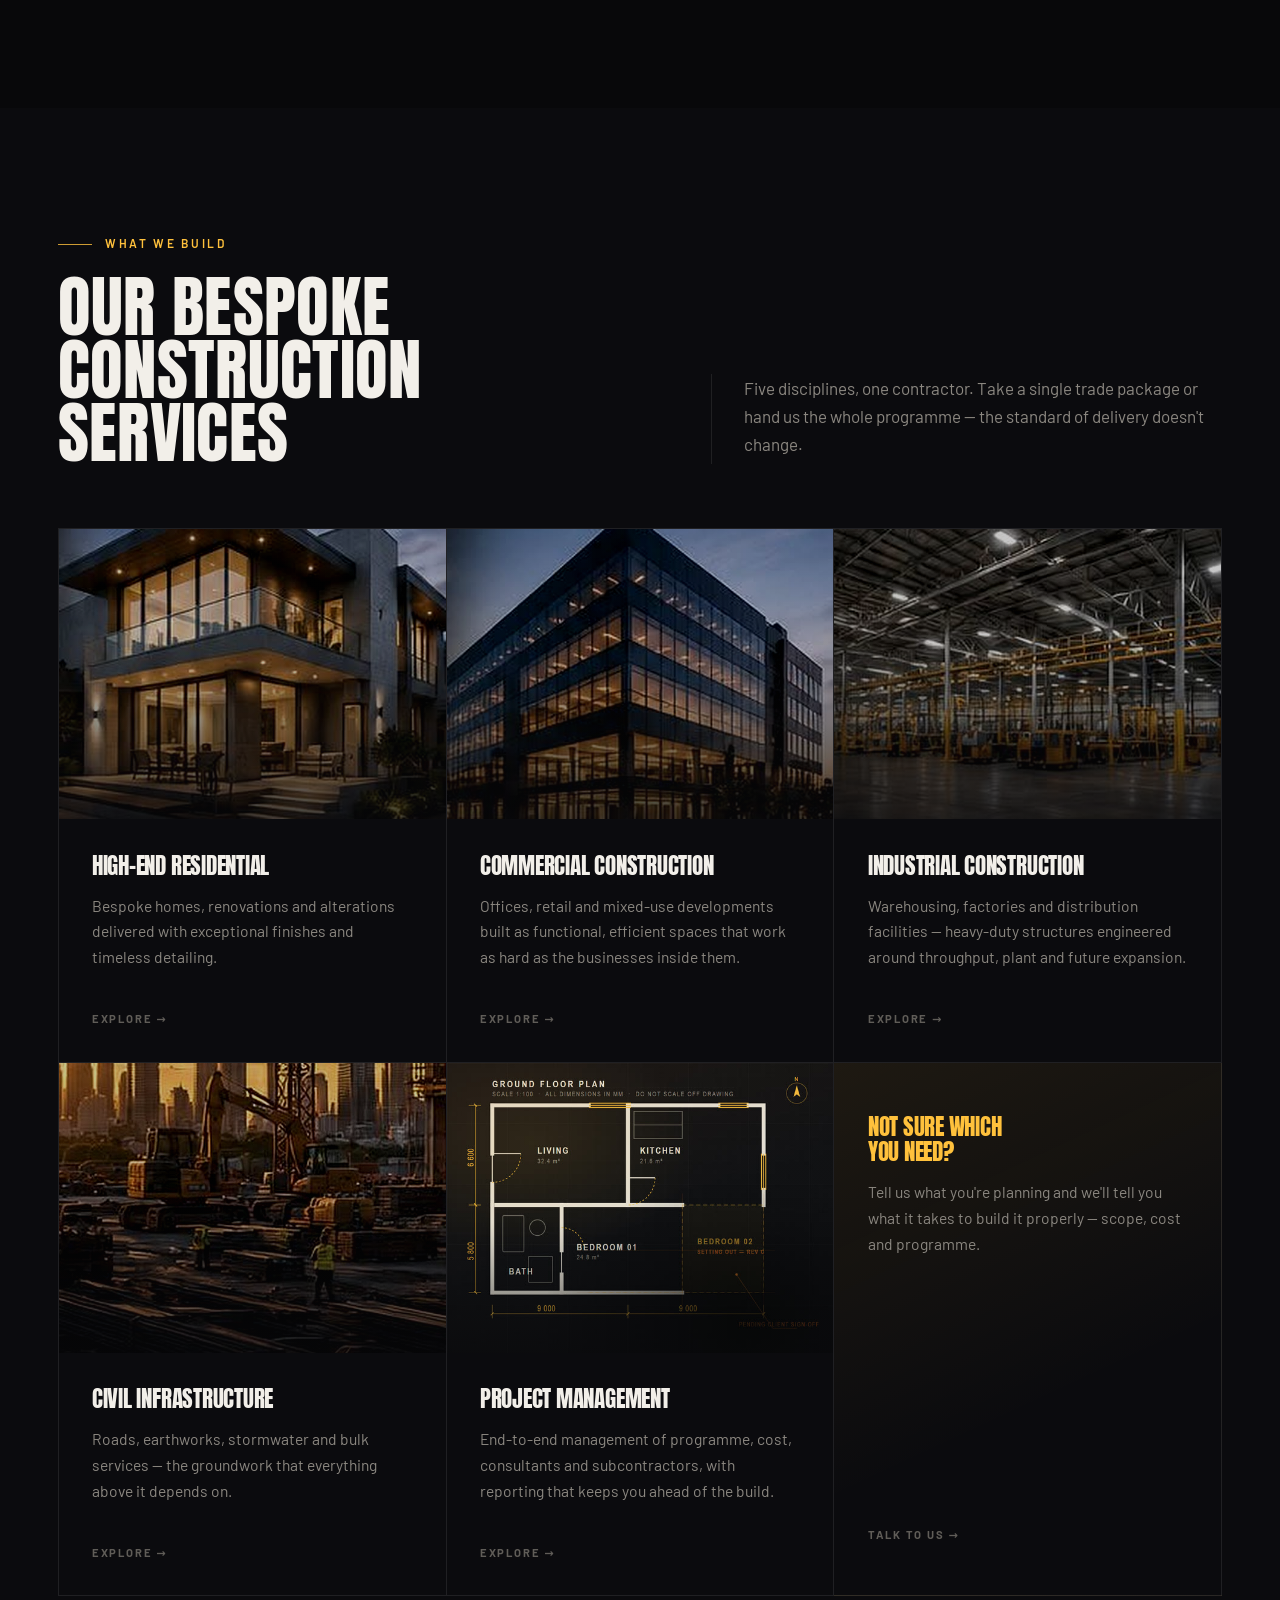
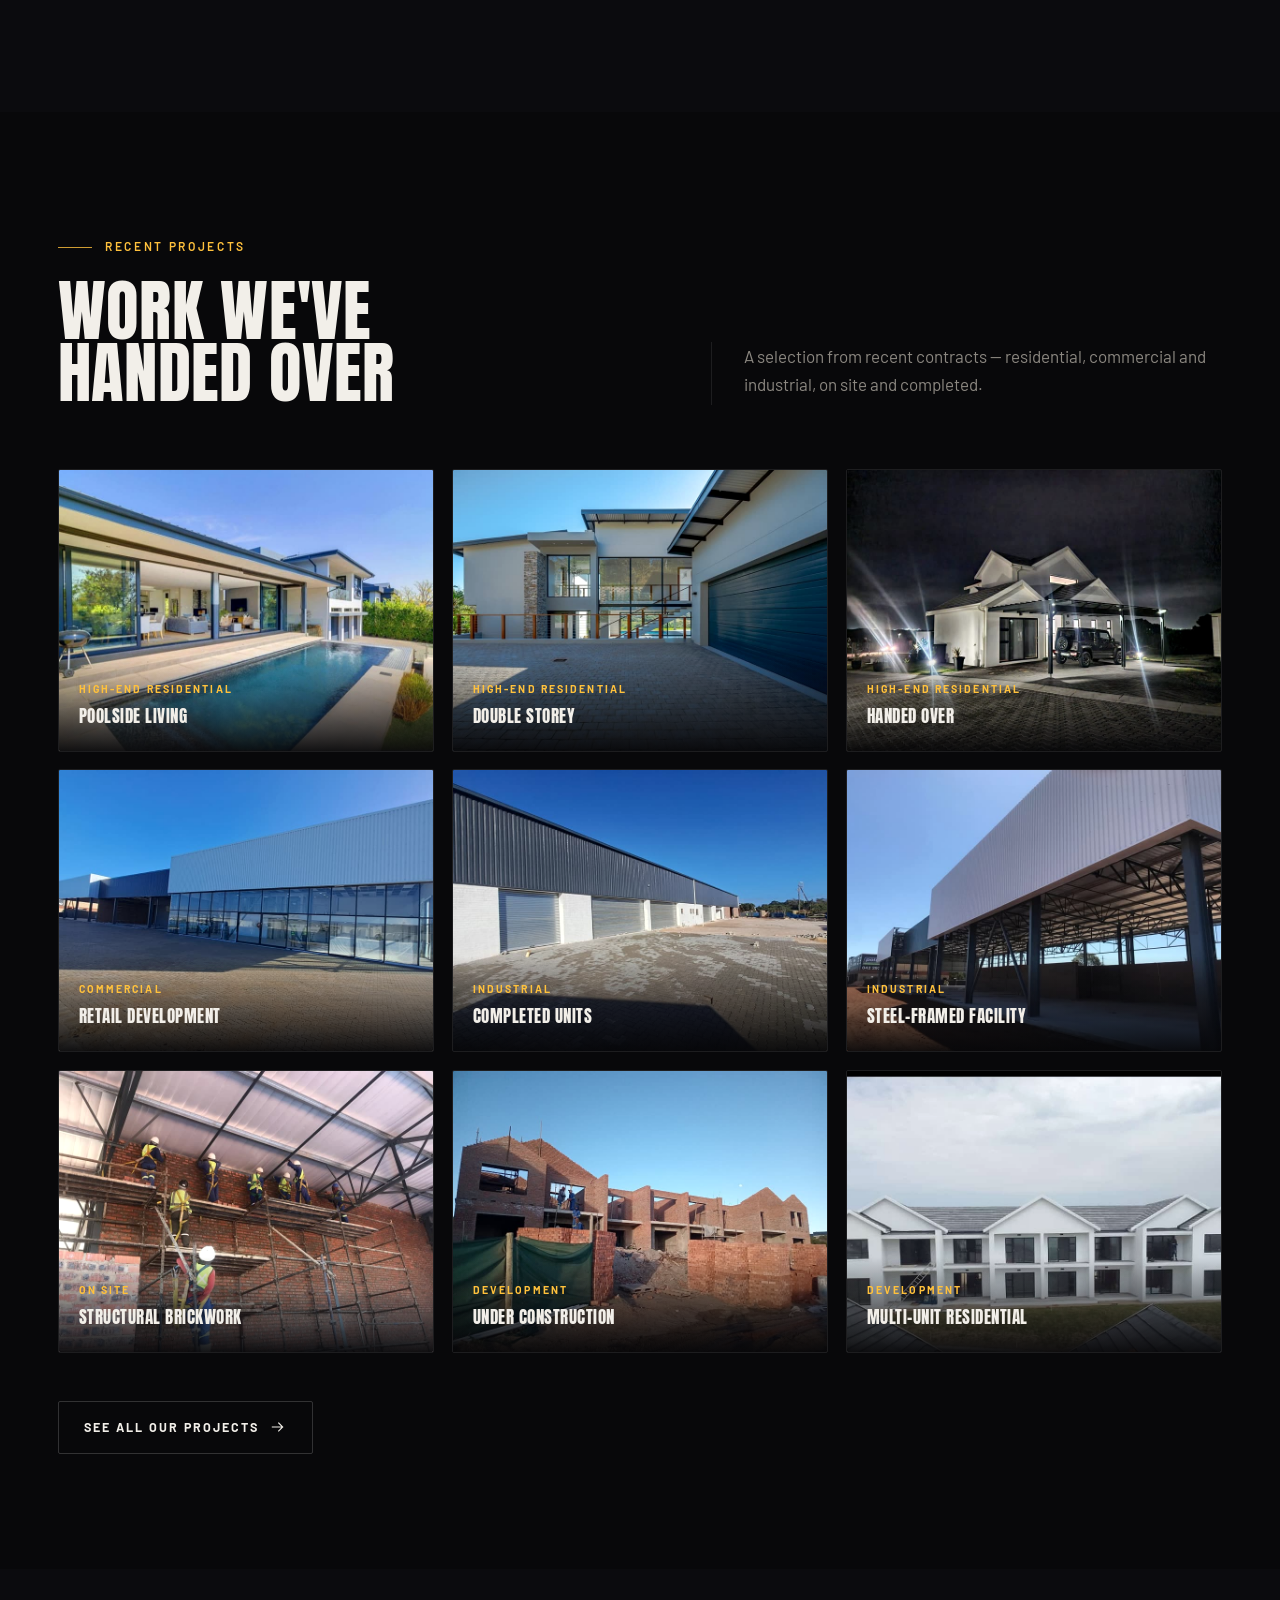
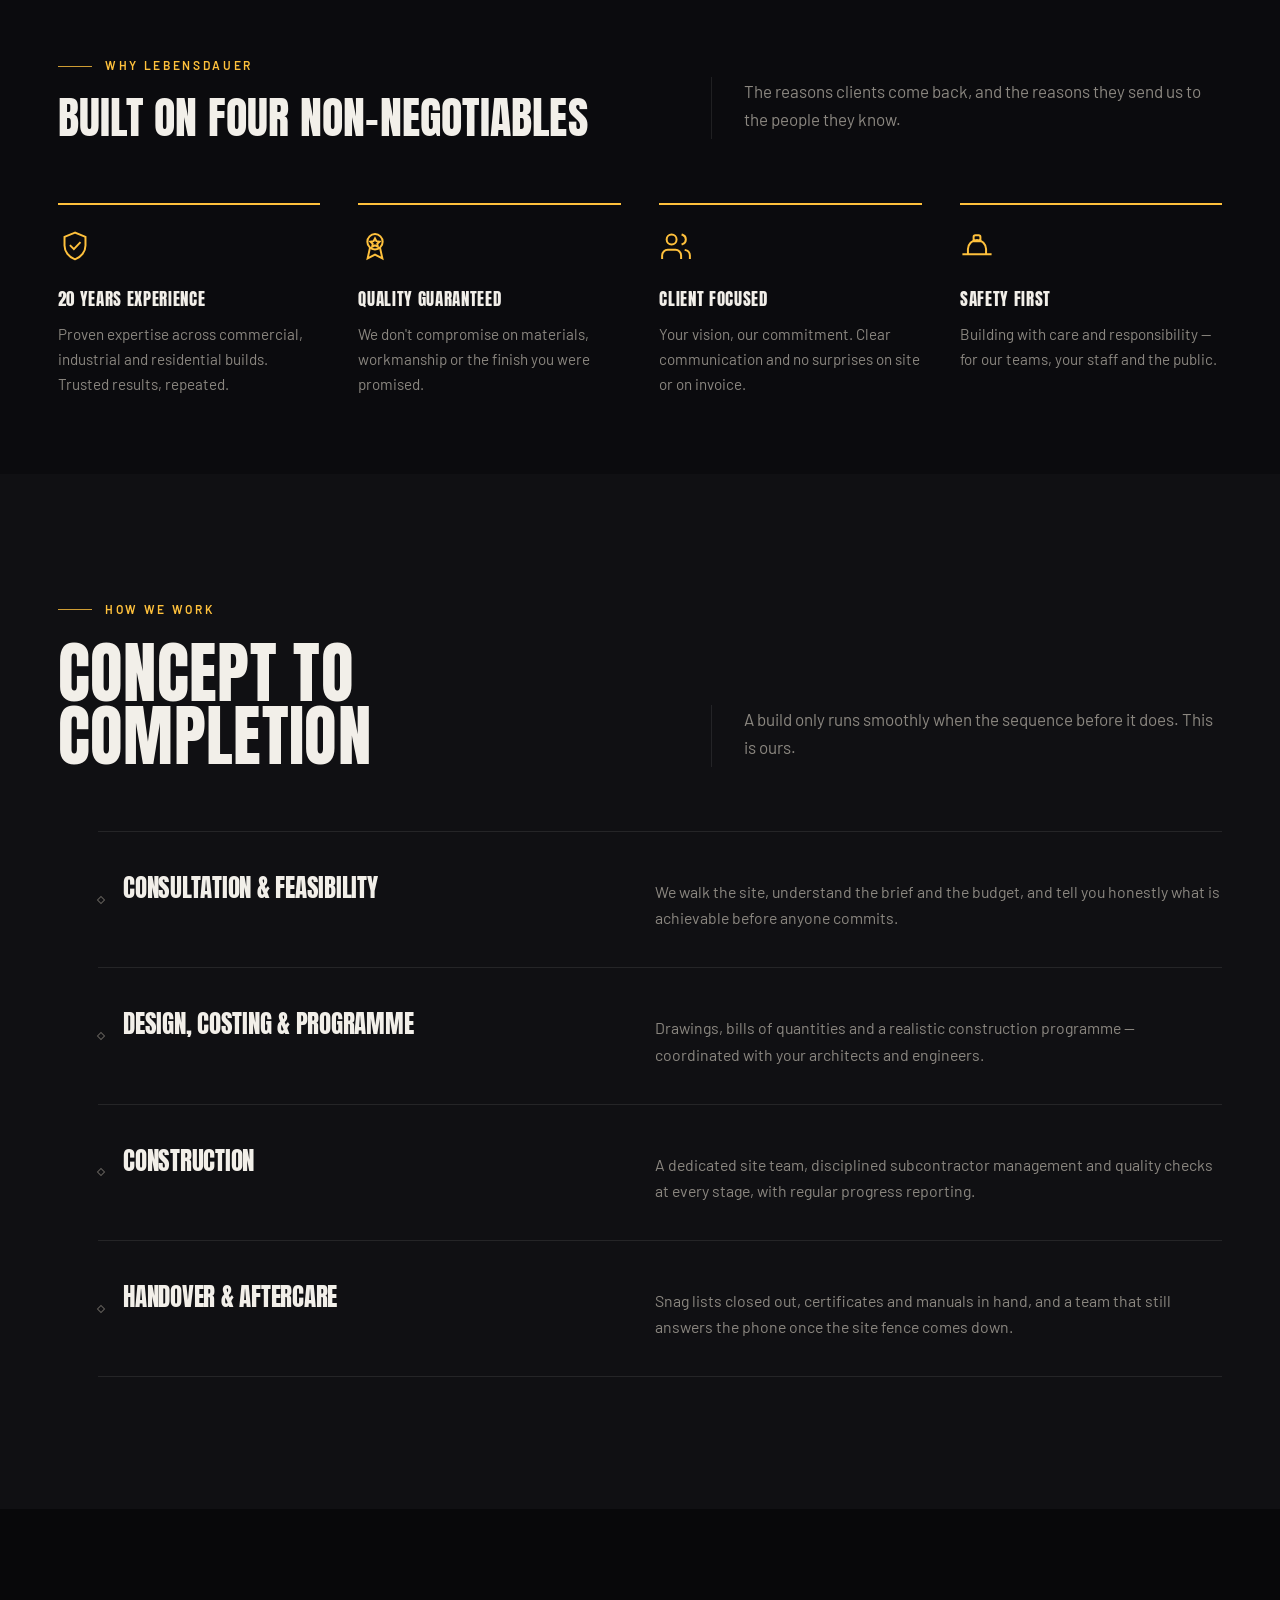
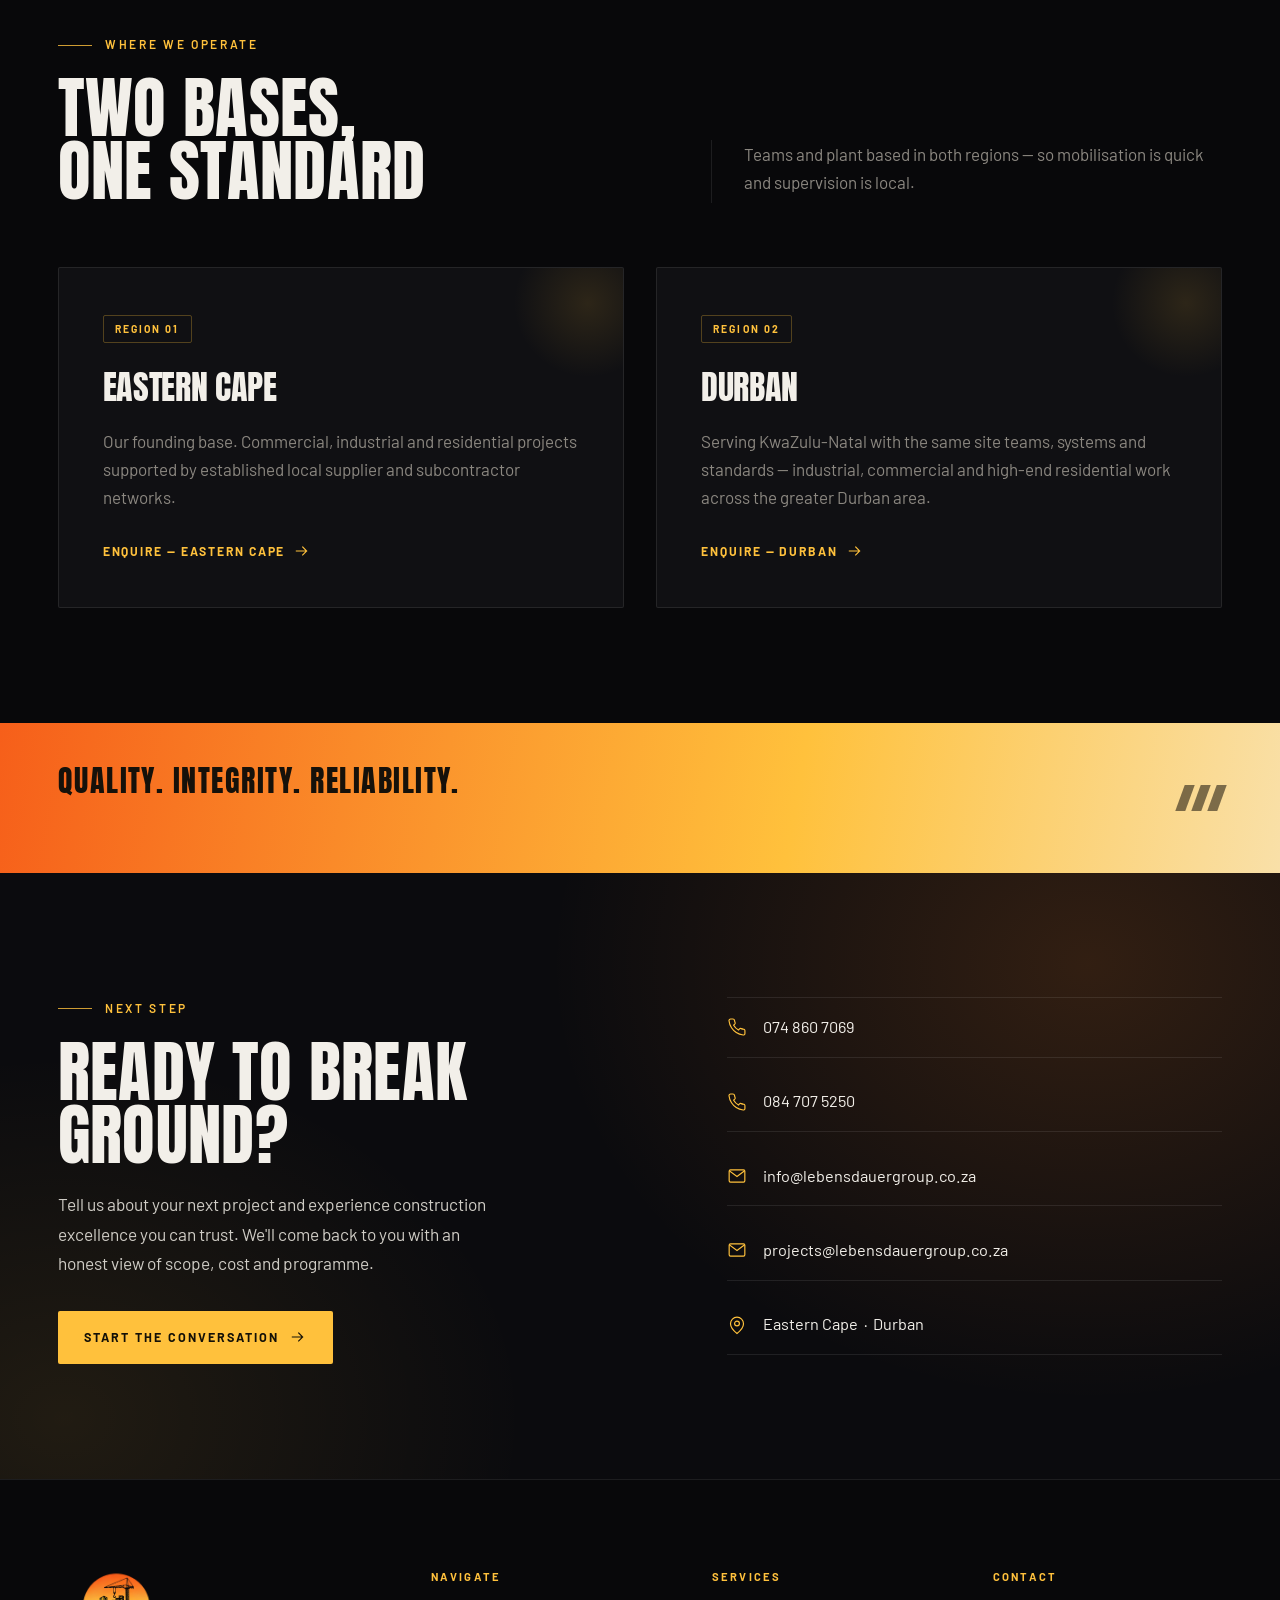
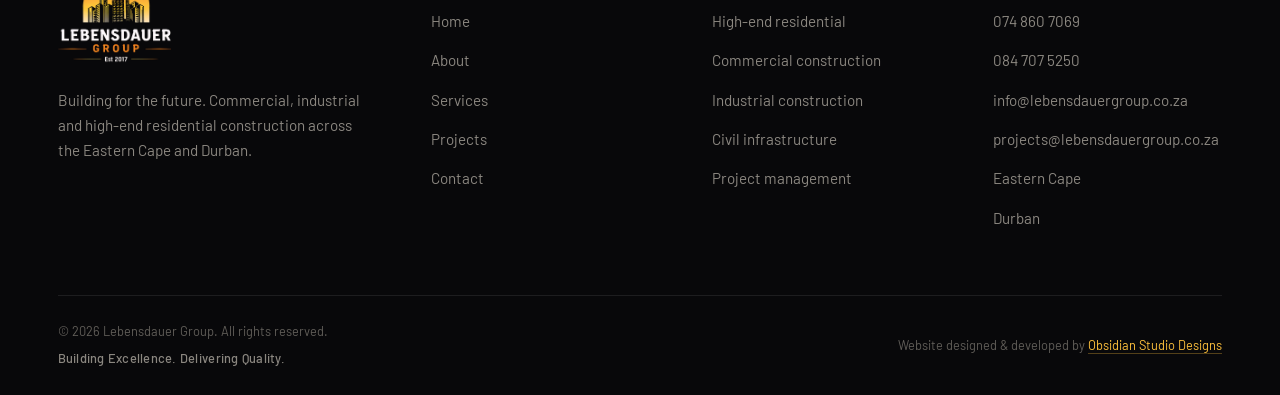
==== commit 0a076304: "Fix Open Graph URLs and add sitemap lastmod og:image pointed at relative paths, which Open Graph doe" ====
--- a/index.html
+++ b/index.html
@@ -10,9 +10,11 @@
 
 <meta property="og:type" content="website">
 <meta property="og:site_name" content="Lebensdauer Group">
+<meta property="og:url" content="https://www.lebensdauergroup.co.za/">
 <meta property="og:title" content="Lebensdauer Group — Building Excellence. Delivering Quality.">
 <meta property="og:description" content="Over 20 years of combined construction experience. Commercial, industrial and high-end residential projects across the Eastern Cape and Durban.">
-<meta property="og:image" content="assets/img/hero-desktop-poster.jpg">
+<meta property="og:image" content="https://www.lebensdauergroup.co.za/assets/img/hero-desktop-poster.jpg">
+<meta property="og:image:alt" content="Lebensdauer Group construction project">
 <meta name="twitter:card" content="summary_large_image">
 
 <link rel="icon" href="assets/img/favicon-512.png" sizes="any">
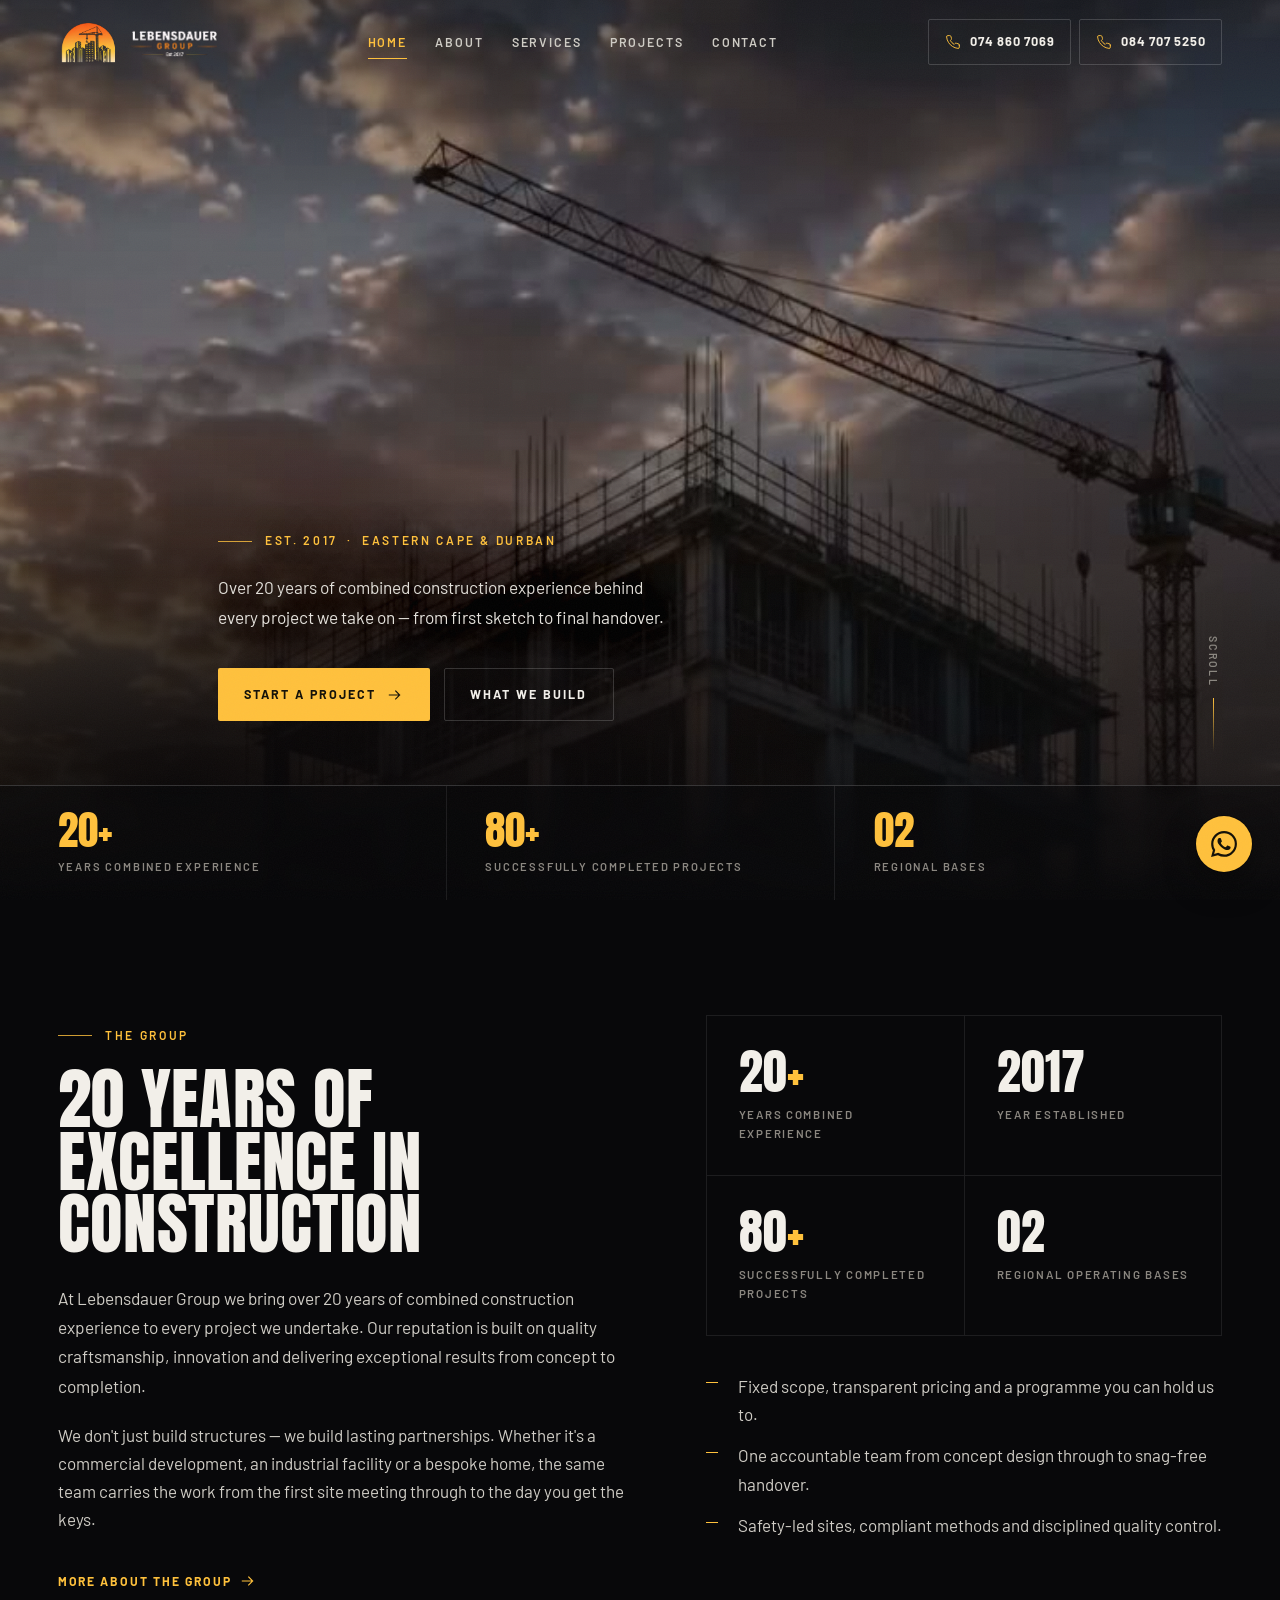
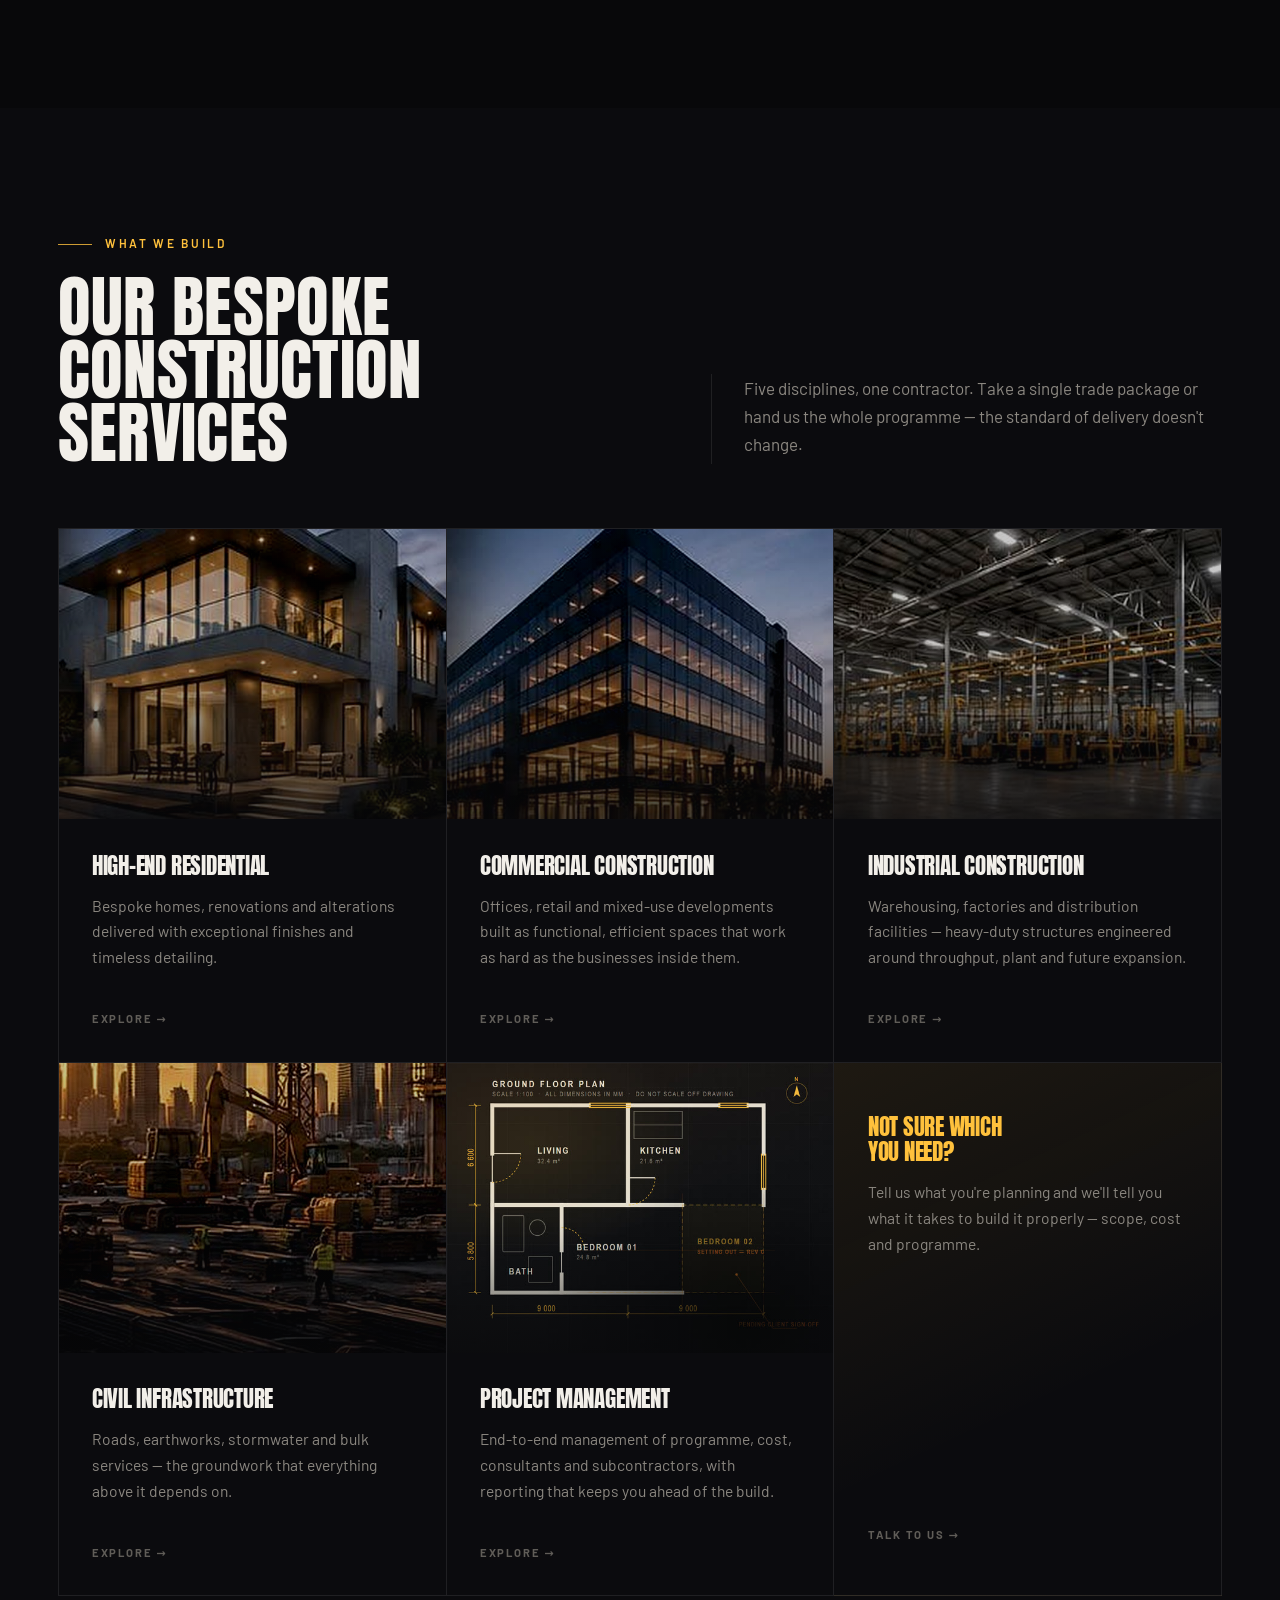
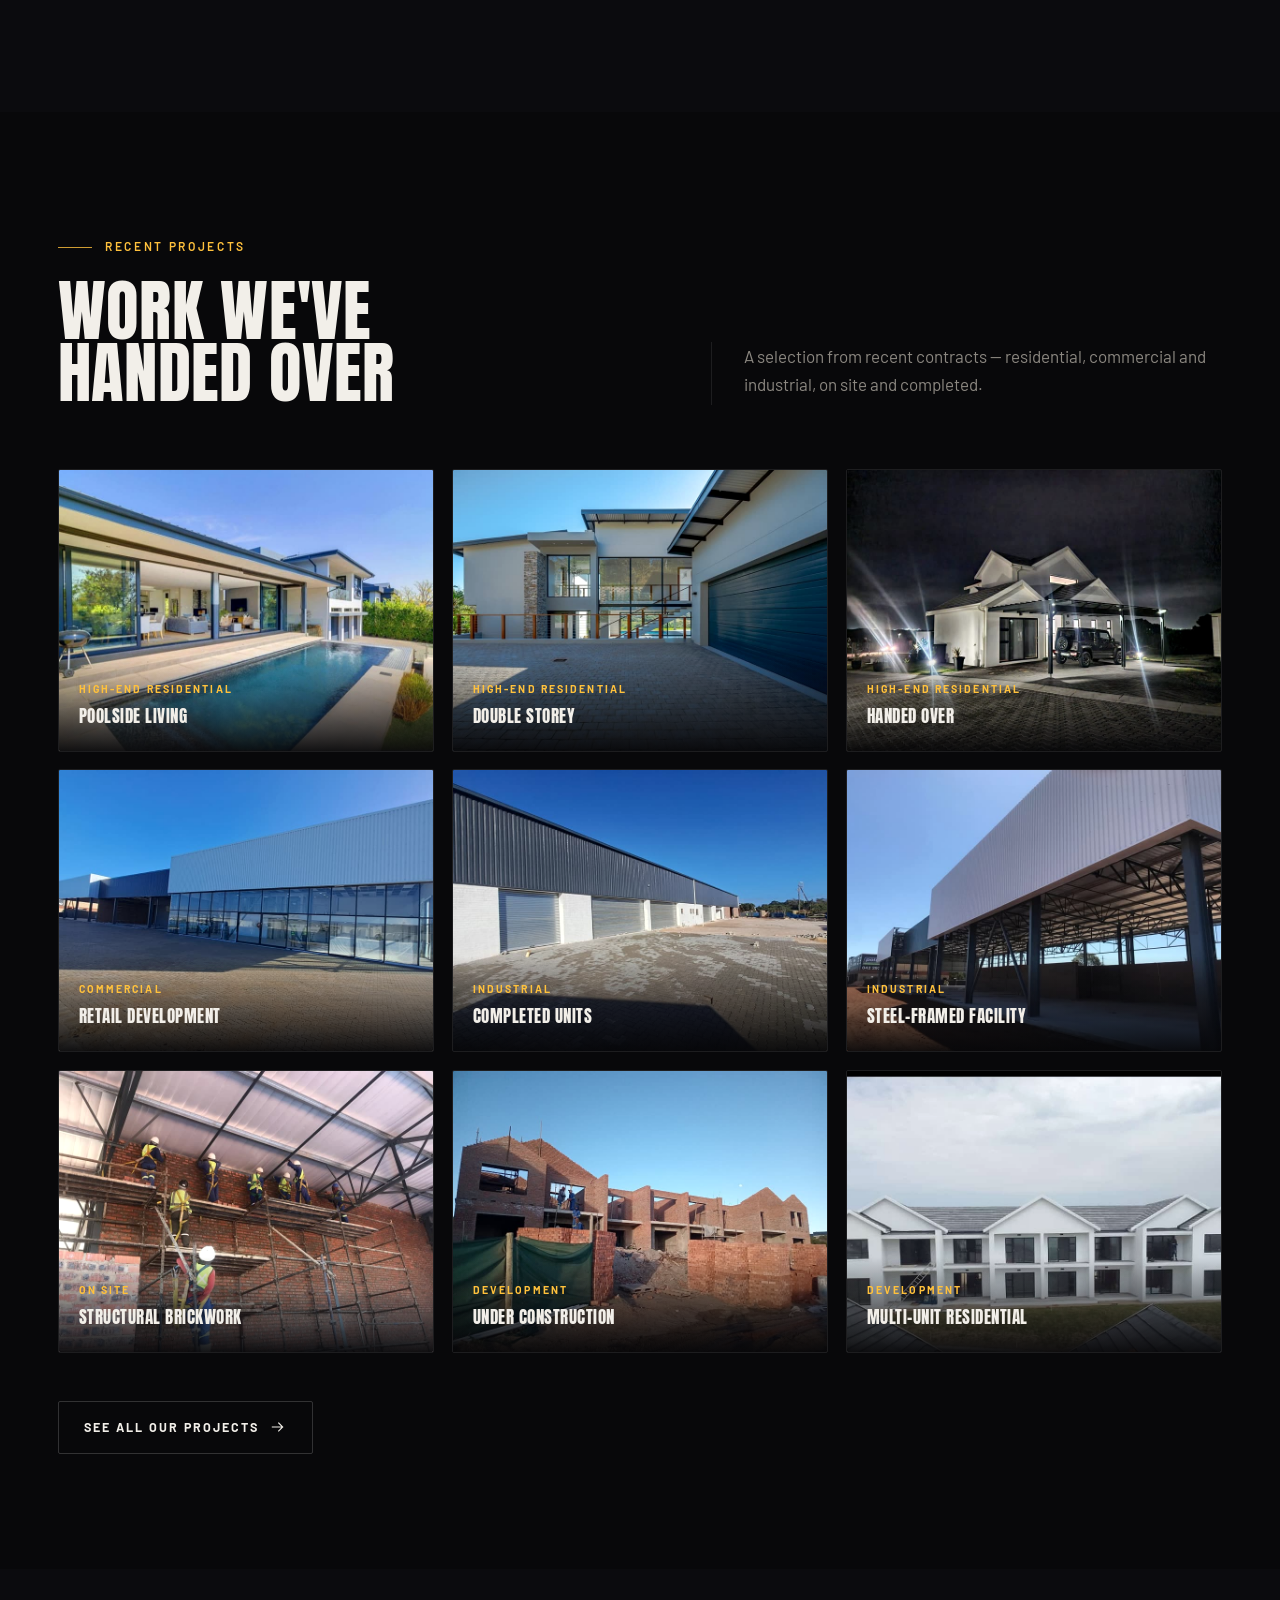
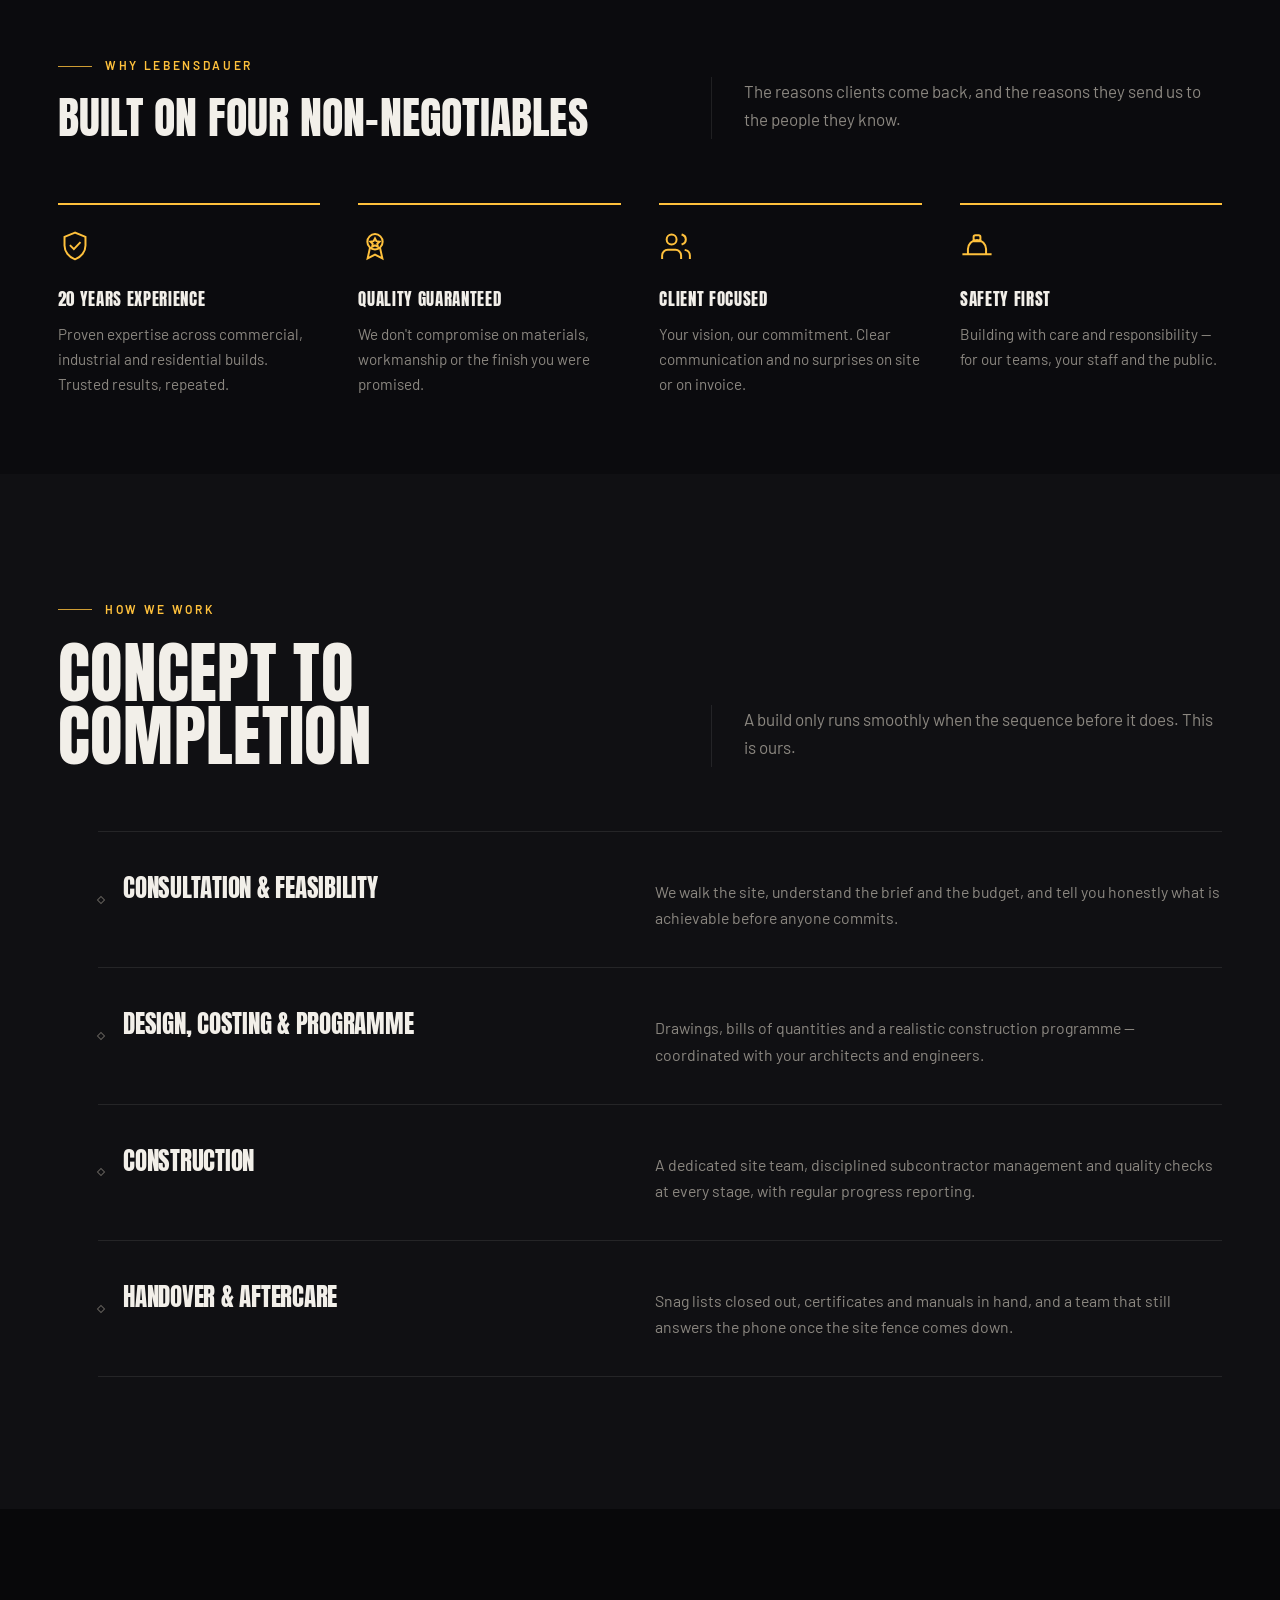
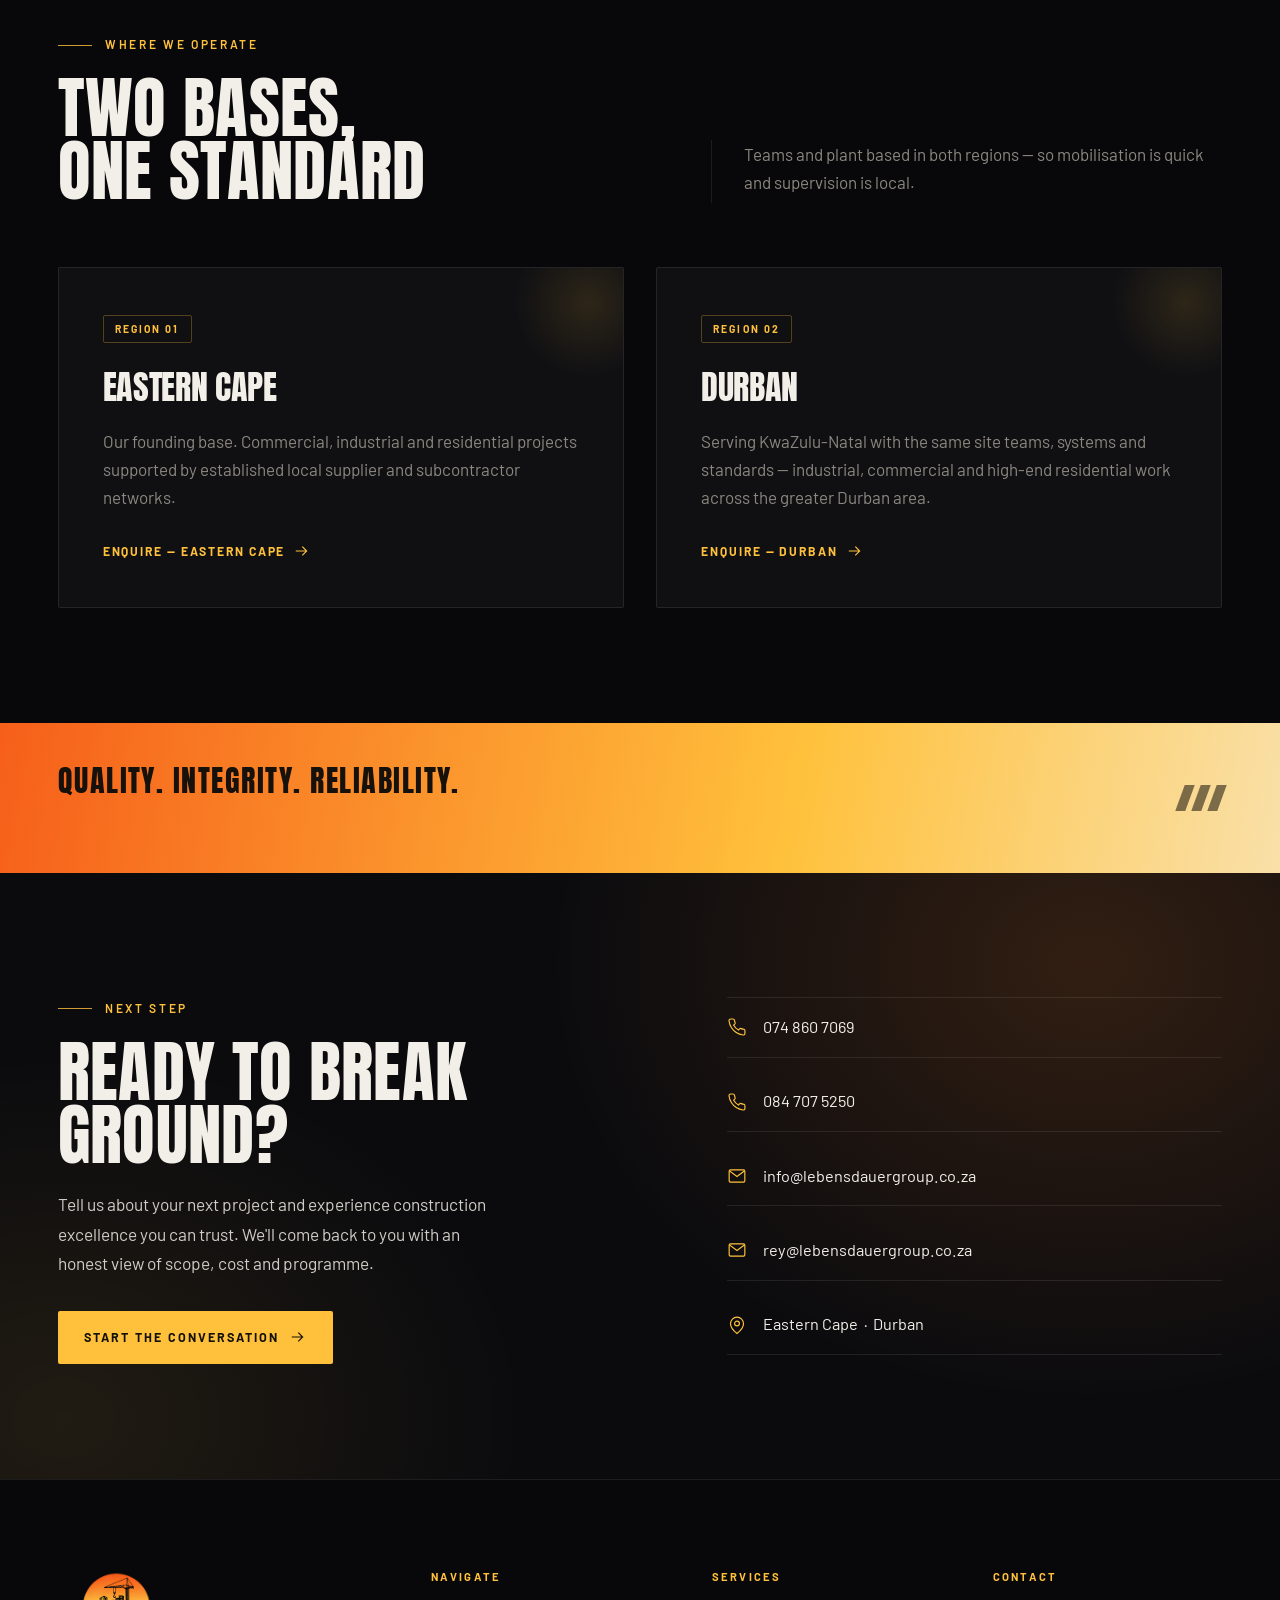
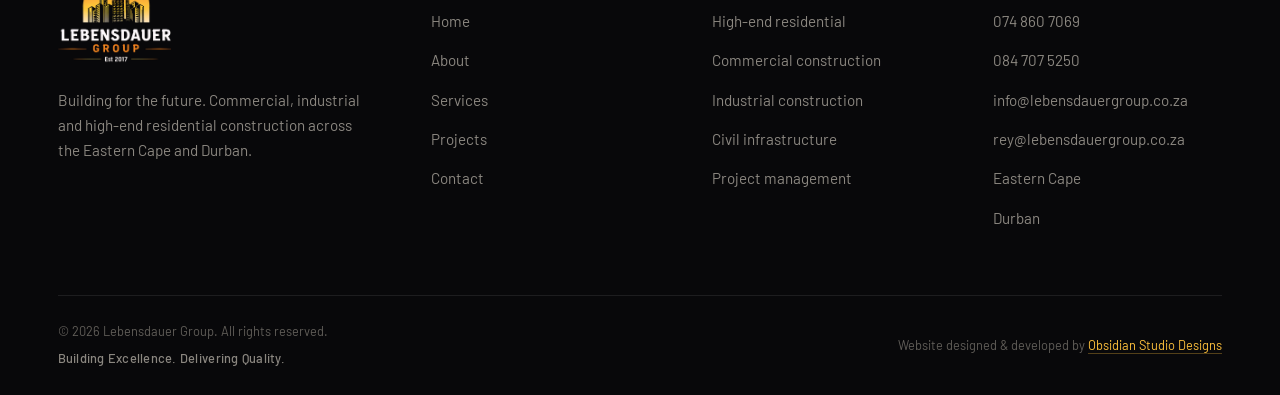
==== commit 66981cfc: "Change the projects & tenders address to rey@lebensdauergroup.co.za Replaces projects@ across all fi" ====
--- a/index.html
+++ b/index.html
@@ -105,7 +105,7 @@
       <a href="tel:+27847075250">084 707 5250</a>
       <a href="https://wa.me/27748607069?text=Hi%2C%20I%27d%20like%20to%20discuss%20a%20construction%20project." target="_blank" rel="noopener">WhatsApp us</a>
       <a href="mailto:info@lebensdauergroup.co.za">info@lebensdauergroup.co.za</a>
-      <a href="mailto:projects@lebensdauergroup.co.za">projects@lebensdauergroup.co.za</a>
+      <a href="mailto:rey@lebensdauergroup.co.za">rey@lebensdauergroup.co.za</a>
     </div>
     <div class="drawer__contact">
       <p class="drawer__label">Where we operate</p>
@@ -546,7 +546,7 @@
         </div>
         <div class="summon__row">
           <svg viewBox="0 0 24 24" aria-hidden="true"><use href="#i-mail"></use></svg>
-          <a href="mailto:projects@lebensdauergroup.co.za">projects@lebensdauergroup.co.za</a>
+          <a href="mailto:rey@lebensdauergroup.co.za">rey@lebensdauergroup.co.za</a>
         </div>
         <div class="summon__row">
           <svg viewBox="0 0 24 24" aria-hidden="true"><use href="#i-pin"></use></svg>
@@ -599,7 +599,7 @@
           <li><a href="tel:+27748607069">074 860 7069</a></li>
           <li><a href="tel:+27847075250">084 707 5250</a></li>
           <li><a href="mailto:info@lebensdauergroup.co.za">info@lebensdauergroup.co.za</a></li>
-          <li><a href="mailto:projects@lebensdauergroup.co.za">projects@lebensdauergroup.co.za</a></li>
+          <li><a href="mailto:rey@lebensdauergroup.co.za">rey@lebensdauergroup.co.za</a></li>
           <li><span>Eastern Cape</span></li>
           <li><span>Durban</span></li>
         </ul>
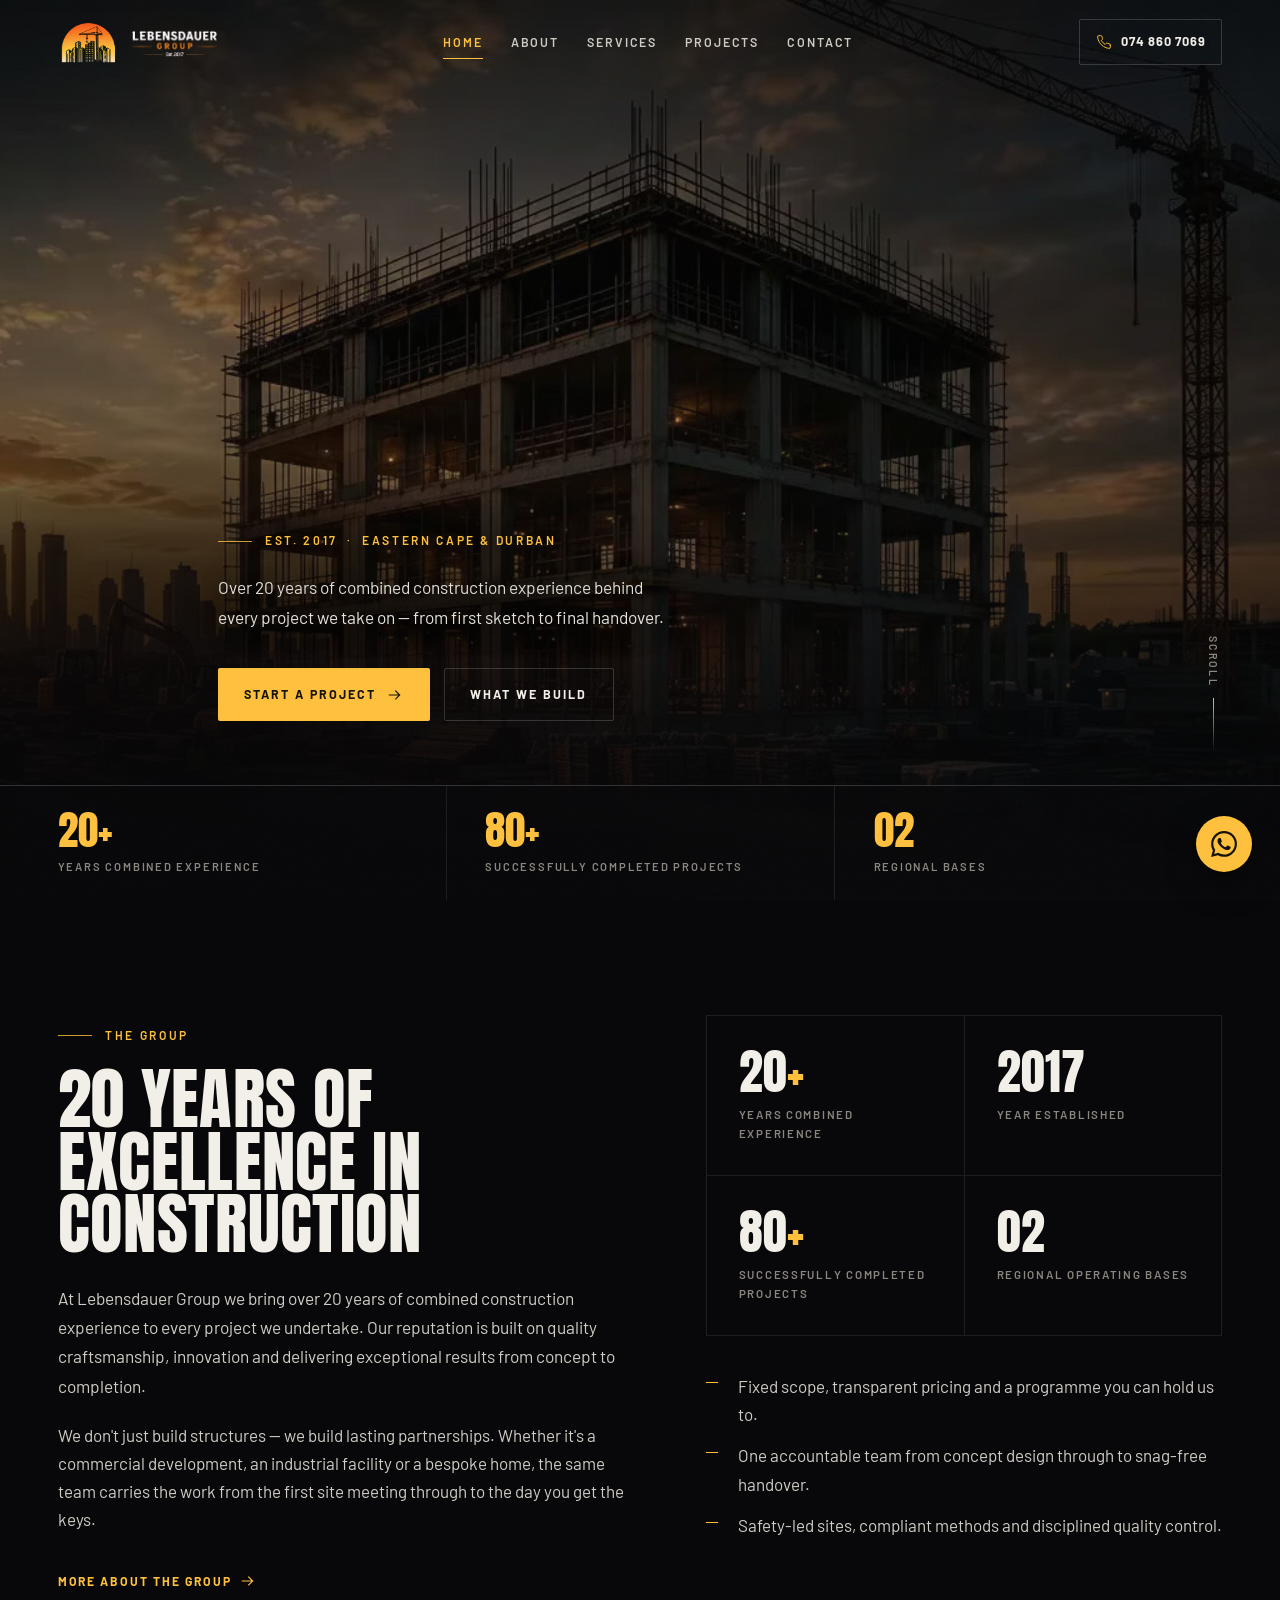
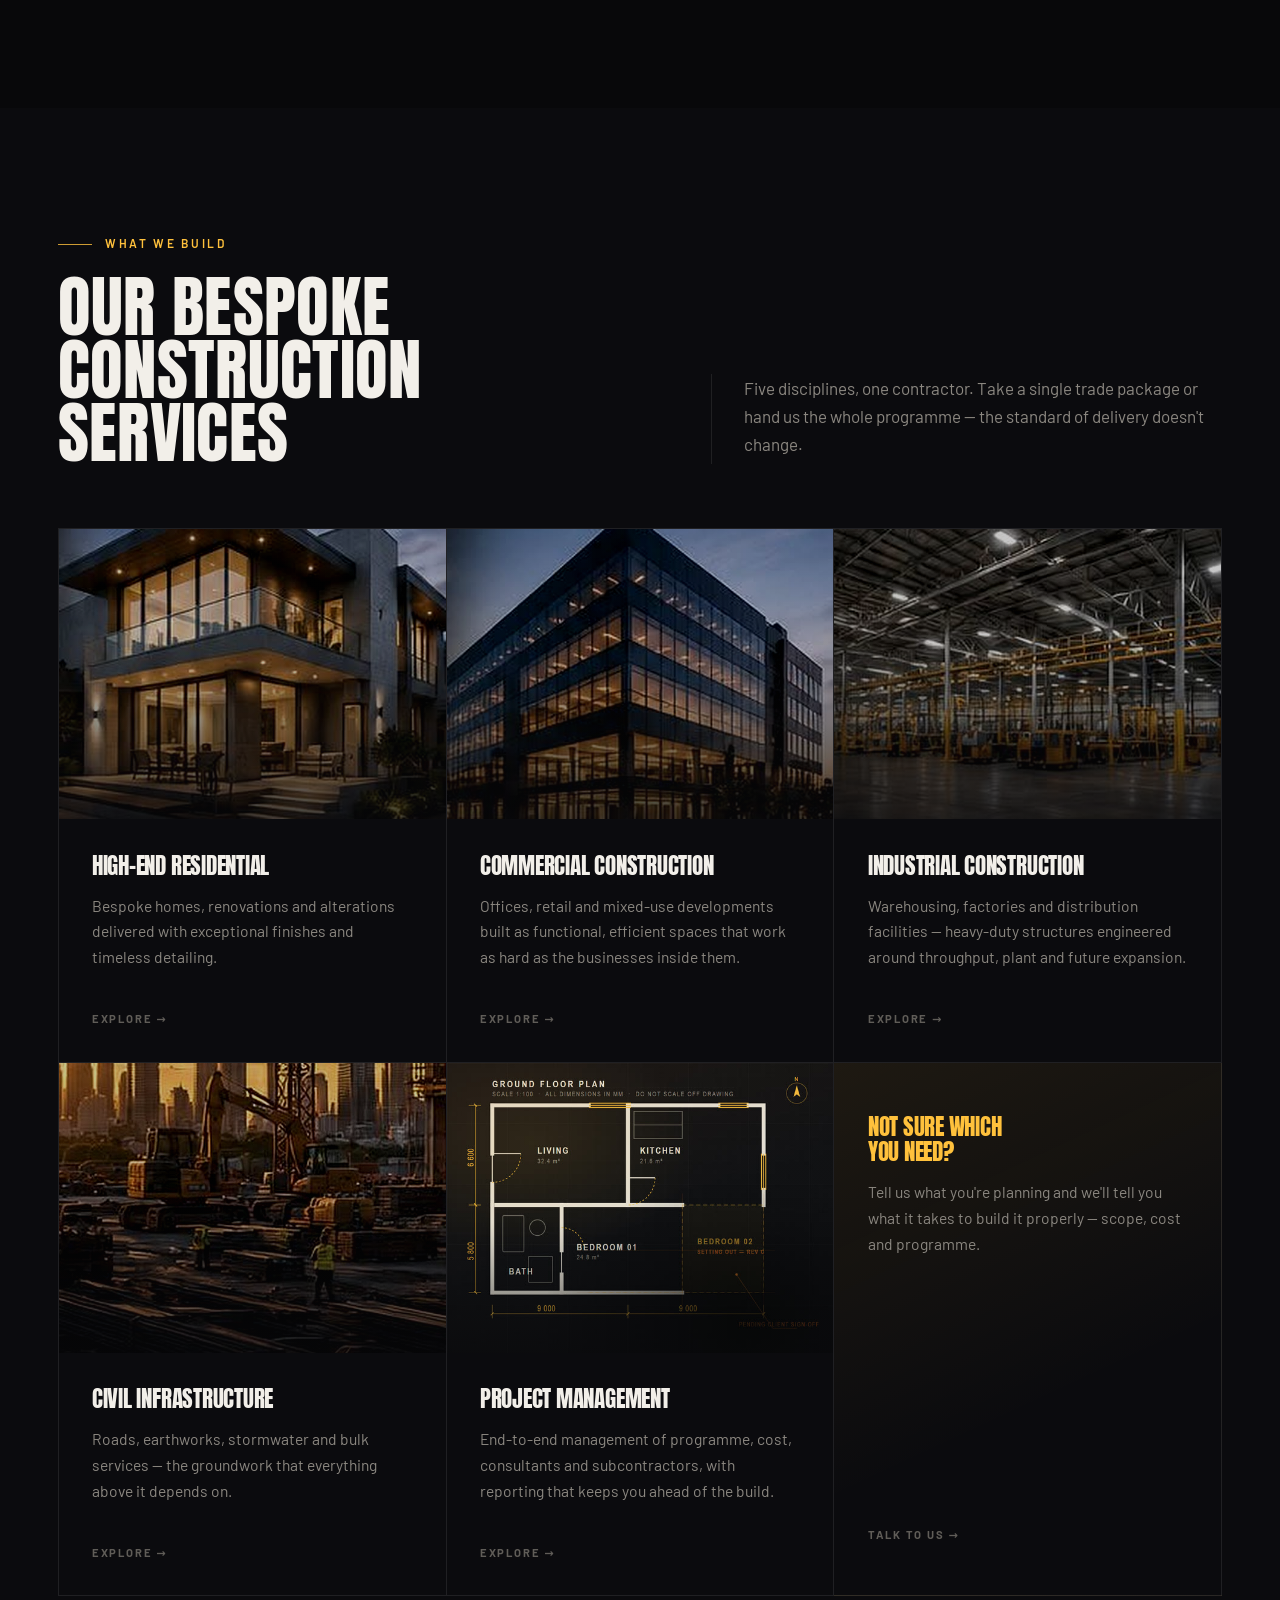
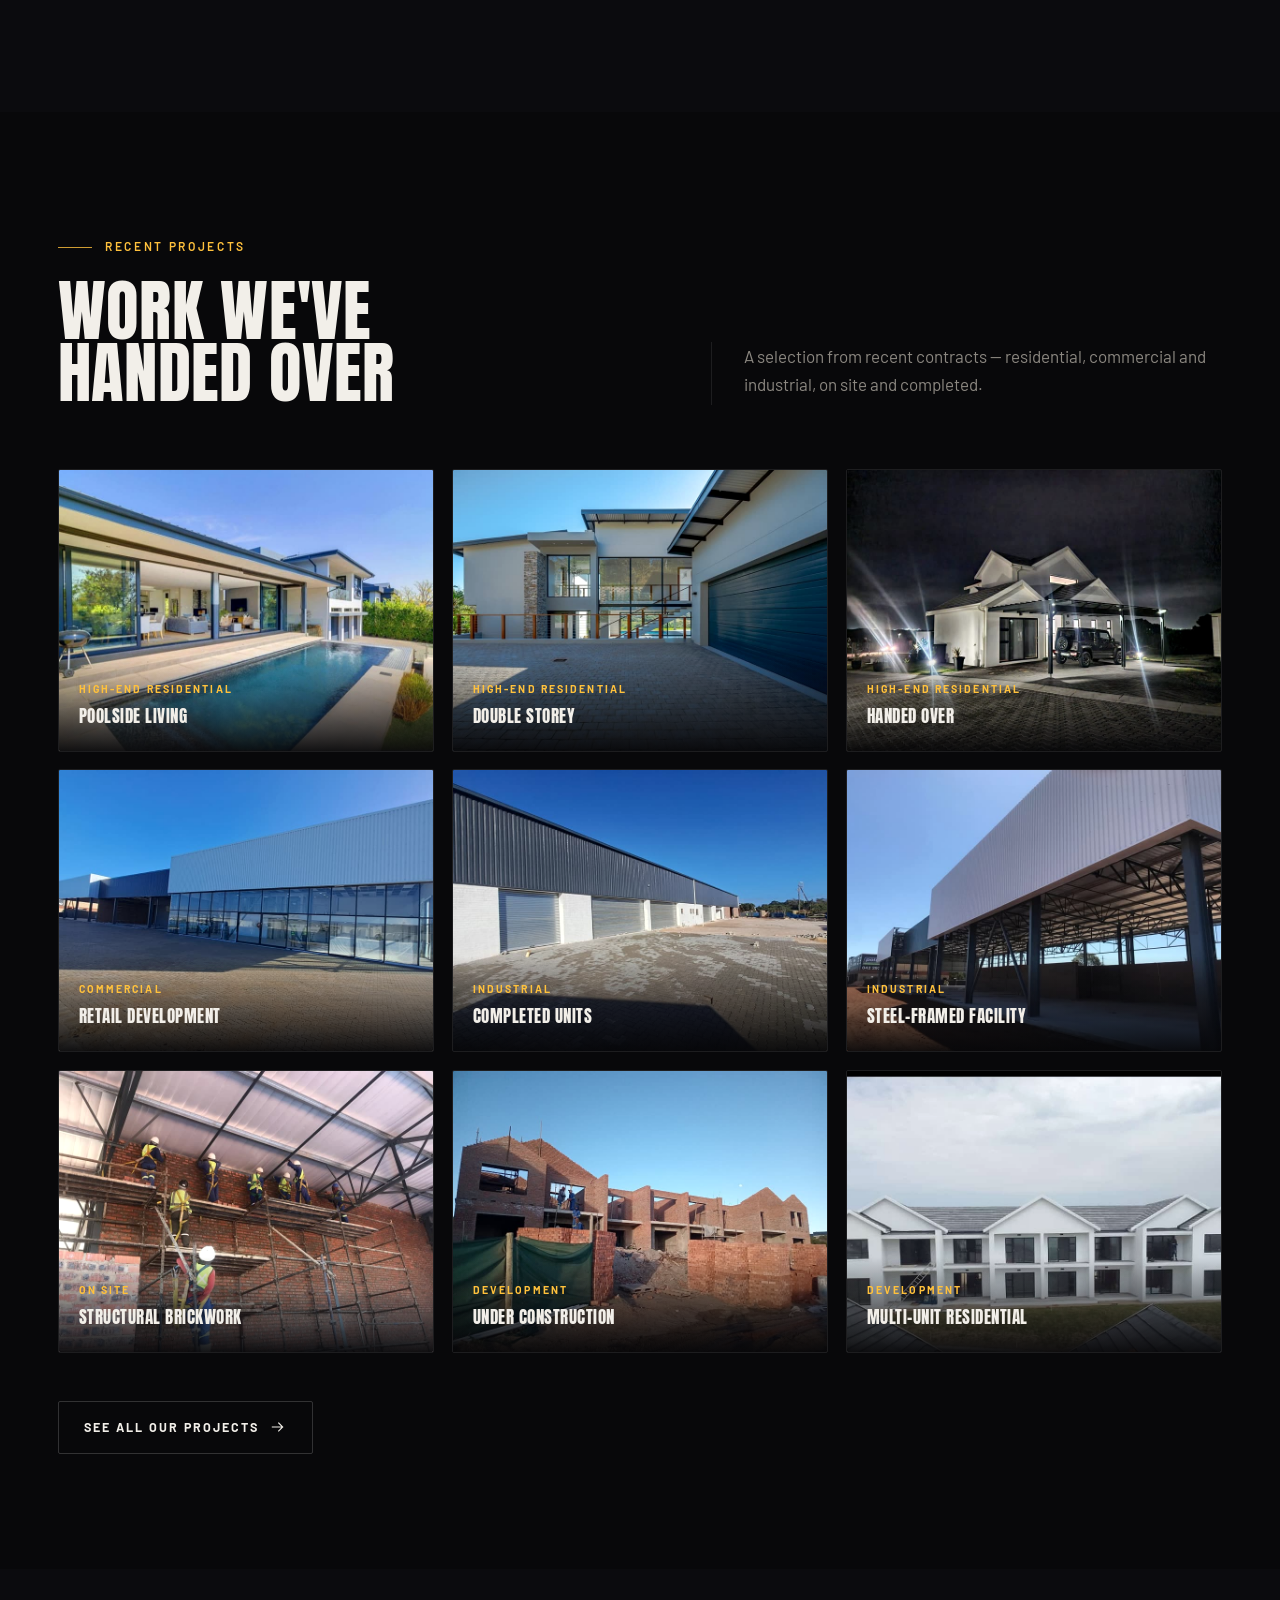
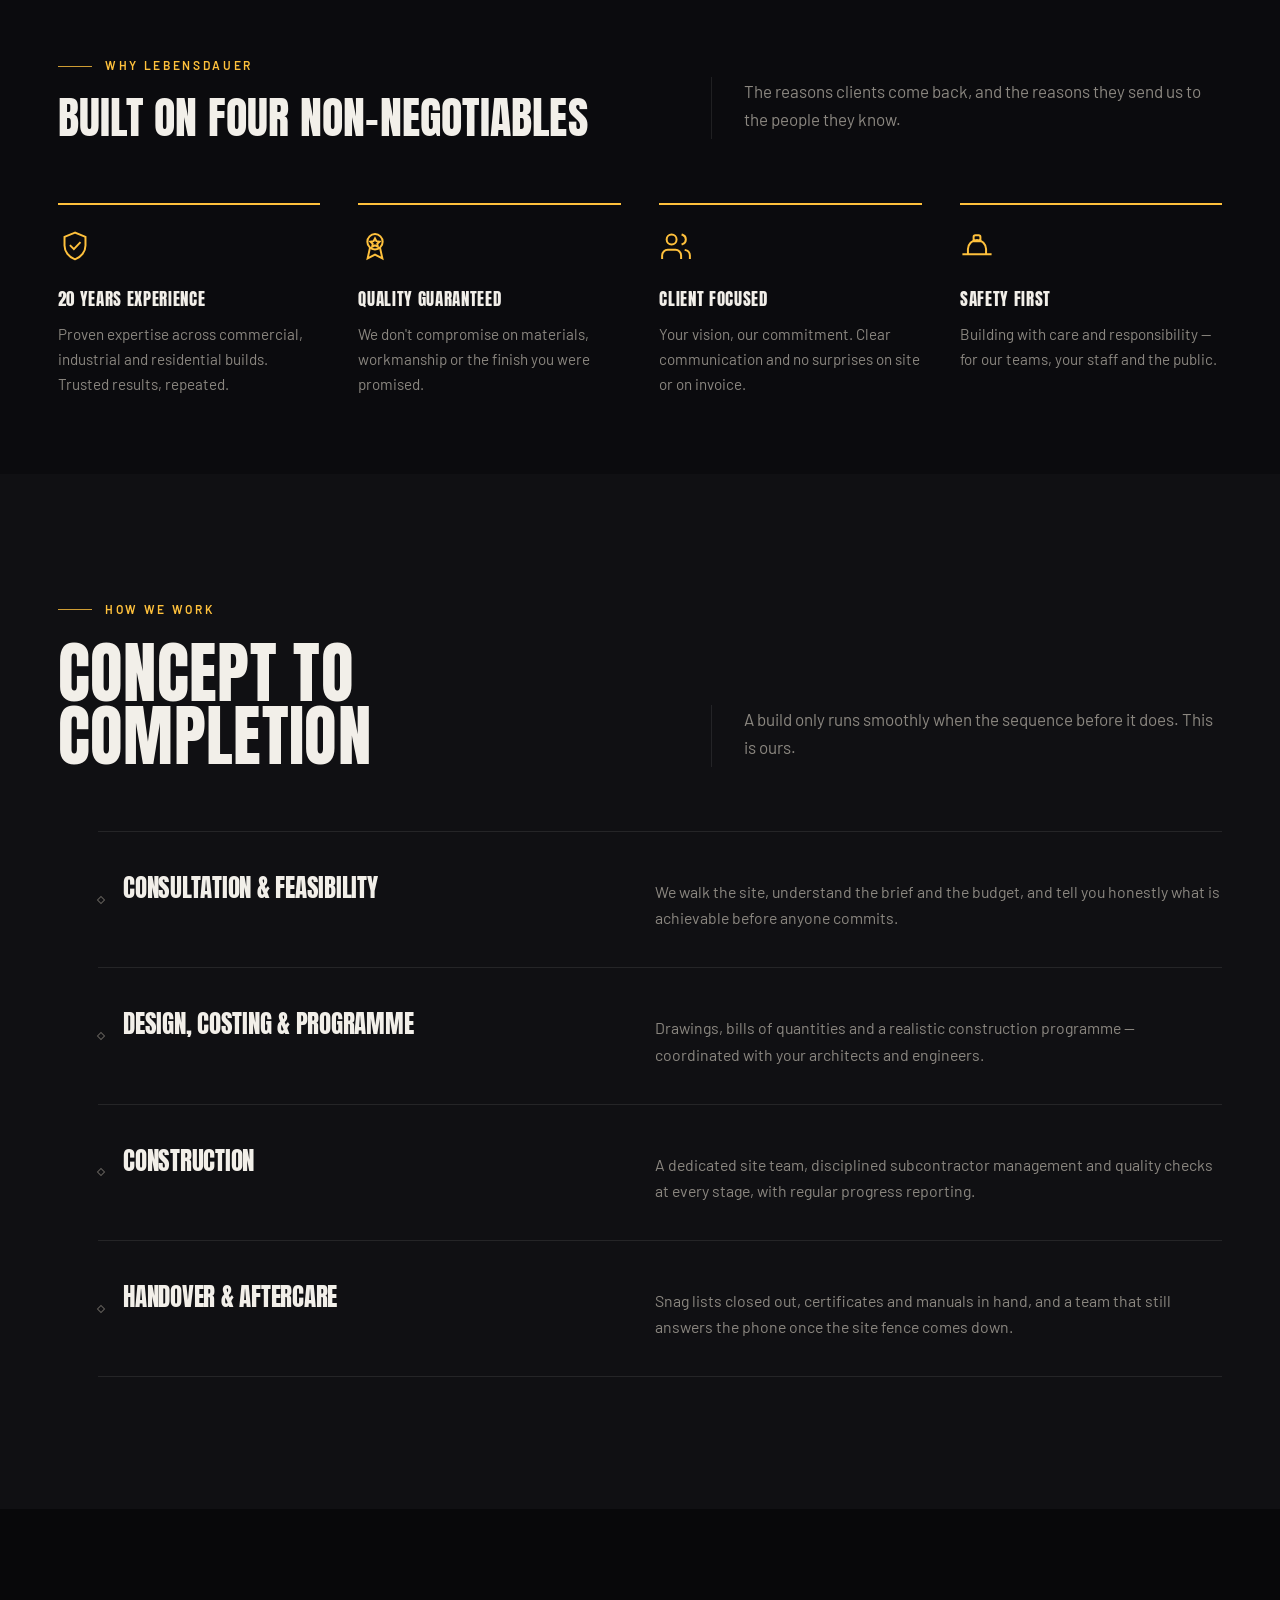
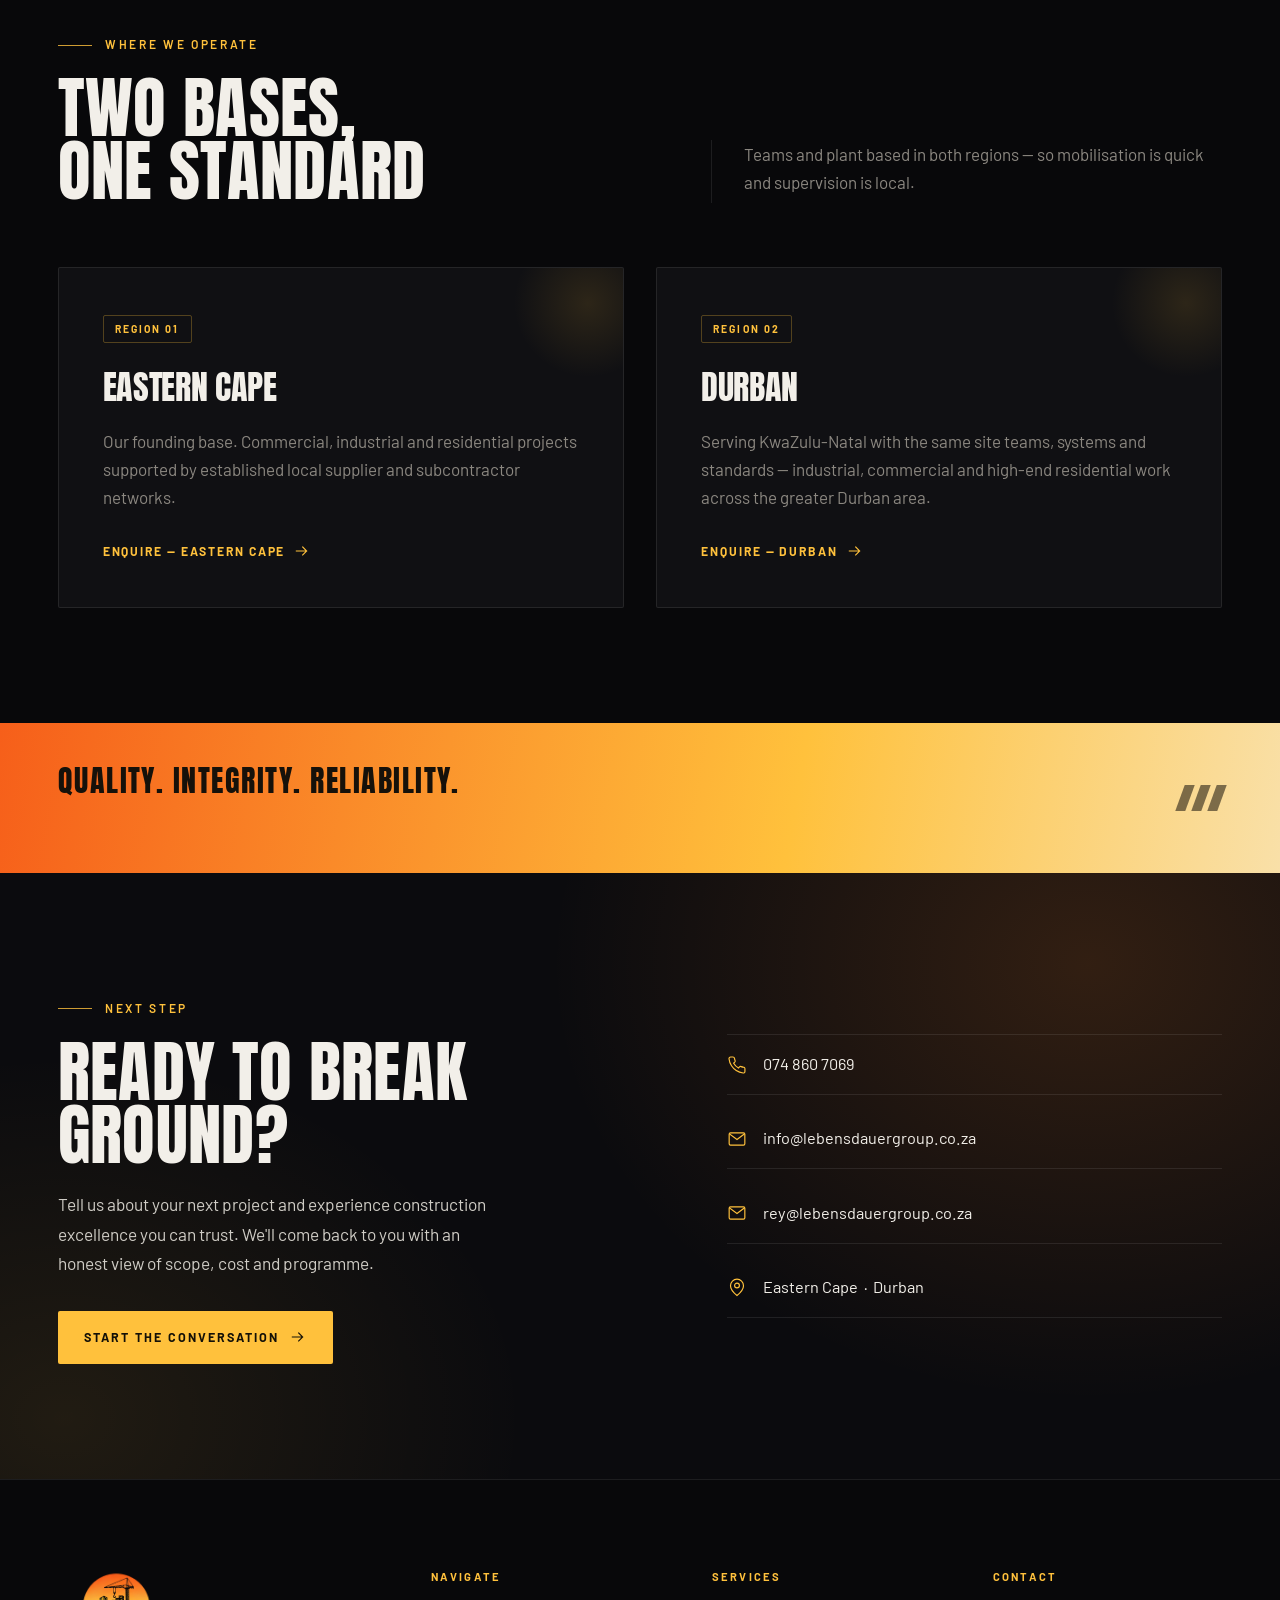
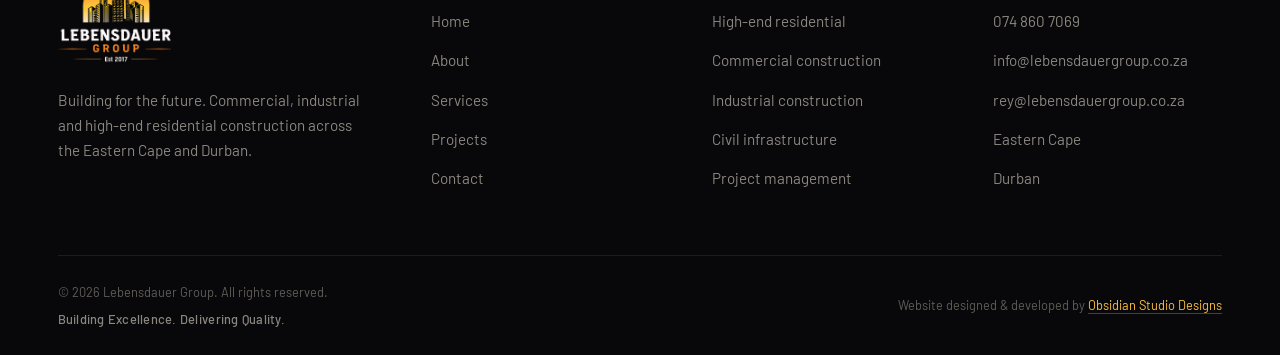
==== commit 4e883e48: "Remove the 084 707 5250 number from the site Drop the second phone number from the header, mobile me" ====
--- a/index.html
+++ b/index.html
@@ -74,10 +74,6 @@
         <svg width="16" height="16" viewBox="0 0 24 24" aria-hidden="true"><use href="#i-phone"></use></svg>
         074 860 7069
       </a>
-      <a class="masthead__cta masthead__cta--alt" href="tel:+27847075250">
-        <svg width="16" height="16" viewBox="0 0 24 24" aria-hidden="true"><use href="#i-phone"></use></svg>
-        084 707 5250
-      </a>
     </div>
 
     <button class="burger" type="button" data-burger aria-expanded="false" aria-controls="drawer" aria-label="Open menu">
@@ -102,7 +98,6 @@
     <div class="drawer__contact">
       <p class="drawer__label">Speak to us</p>
       <a href="tel:+27748607069">074 860 7069</a>
-      <a href="tel:+27847075250">084 707 5250</a>
       <a href="https://wa.me/27748607069?text=Hi%2C%20I%27d%20like%20to%20discuss%20a%20construction%20project." target="_blank" rel="noopener">WhatsApp us</a>
       <a href="mailto:info@lebensdauergroup.co.za">info@lebensdauergroup.co.za</a>
       <a href="mailto:rey@lebensdauergroup.co.za">rey@lebensdauergroup.co.za</a>
@@ -537,10 +532,6 @@
           <a href="tel:+27748607069">074 860 7069</a>
         </div>
         <div class="summon__row">
-          <svg viewBox="0 0 24 24" aria-hidden="true"><use href="#i-phone"></use></svg>
-          <a href="tel:+27847075250">084 707 5250</a>
-        </div>
-        <div class="summon__row">
           <svg viewBox="0 0 24 24" aria-hidden="true"><use href="#i-mail"></use></svg>
           <a href="mailto:info@lebensdauergroup.co.za">info@lebensdauergroup.co.za</a>
         </div>
@@ -597,7 +588,6 @@
         <h4>Contact</h4>
         <ul class="footer__list">
           <li><a href="tel:+27748607069">074 860 7069</a></li>
-          <li><a href="tel:+27847075250">084 707 5250</a></li>
           <li><a href="mailto:info@lebensdauergroup.co.za">info@lebensdauergroup.co.za</a></li>
           <li><a href="mailto:rey@lebensdauergroup.co.za">rey@lebensdauergroup.co.za</a></li>
           <li><span>Eastern Cape</span></li>
--- a/assets/css/main.css
+++ b/assets/css/main.css
@@ -404,12 +404,6 @@
 .masthead__cta svg { color: var(--amber); flex: none; }
 .masthead__cta:hover { border-color: var(--amber); color: var(--amber); }
 .masthead__cta:hover svg { color: inherit; }
-
-/* Second number drops out first when the bar gets tight — it is still in the
-   drawer, the CTA blocks and the footer. */
-@media (max-width: 1180px) {
-  .masthead__cta--alt { display: none; }
-}
 
 /* Burger */
 .burger {
